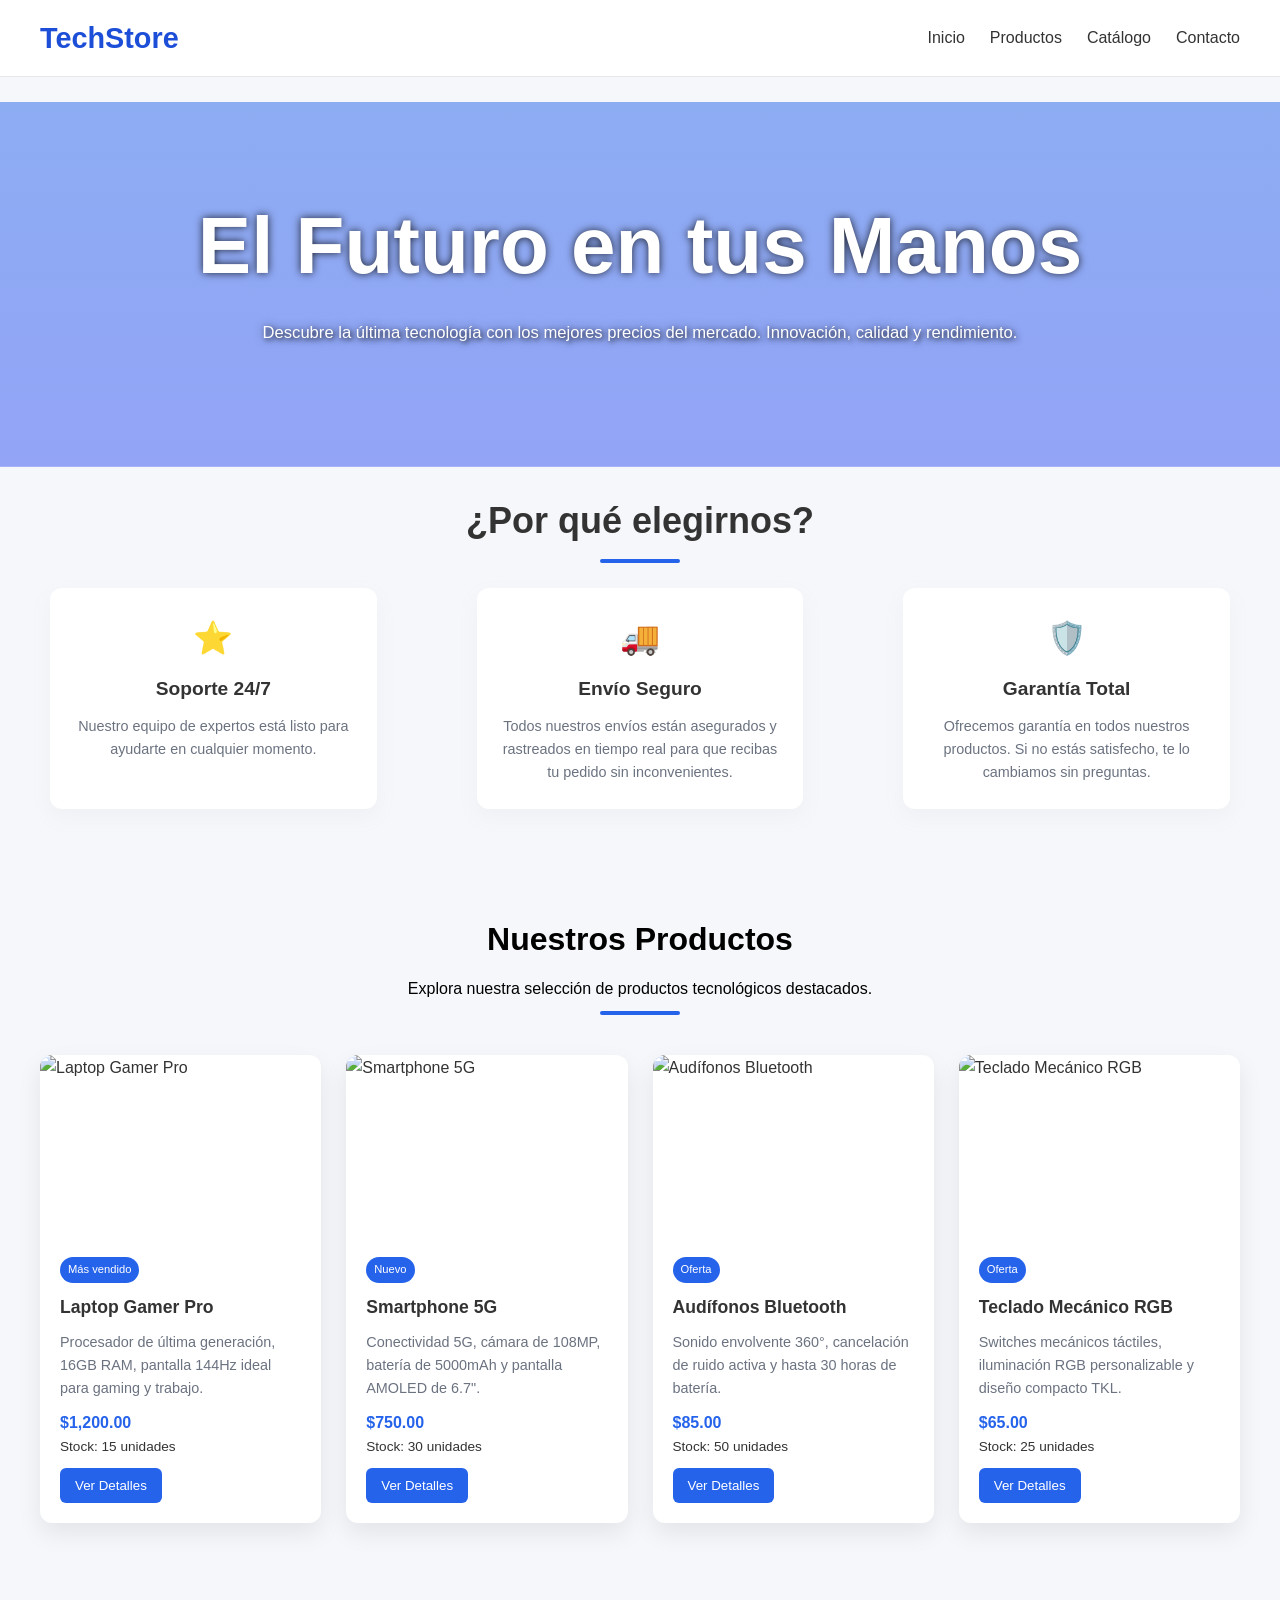
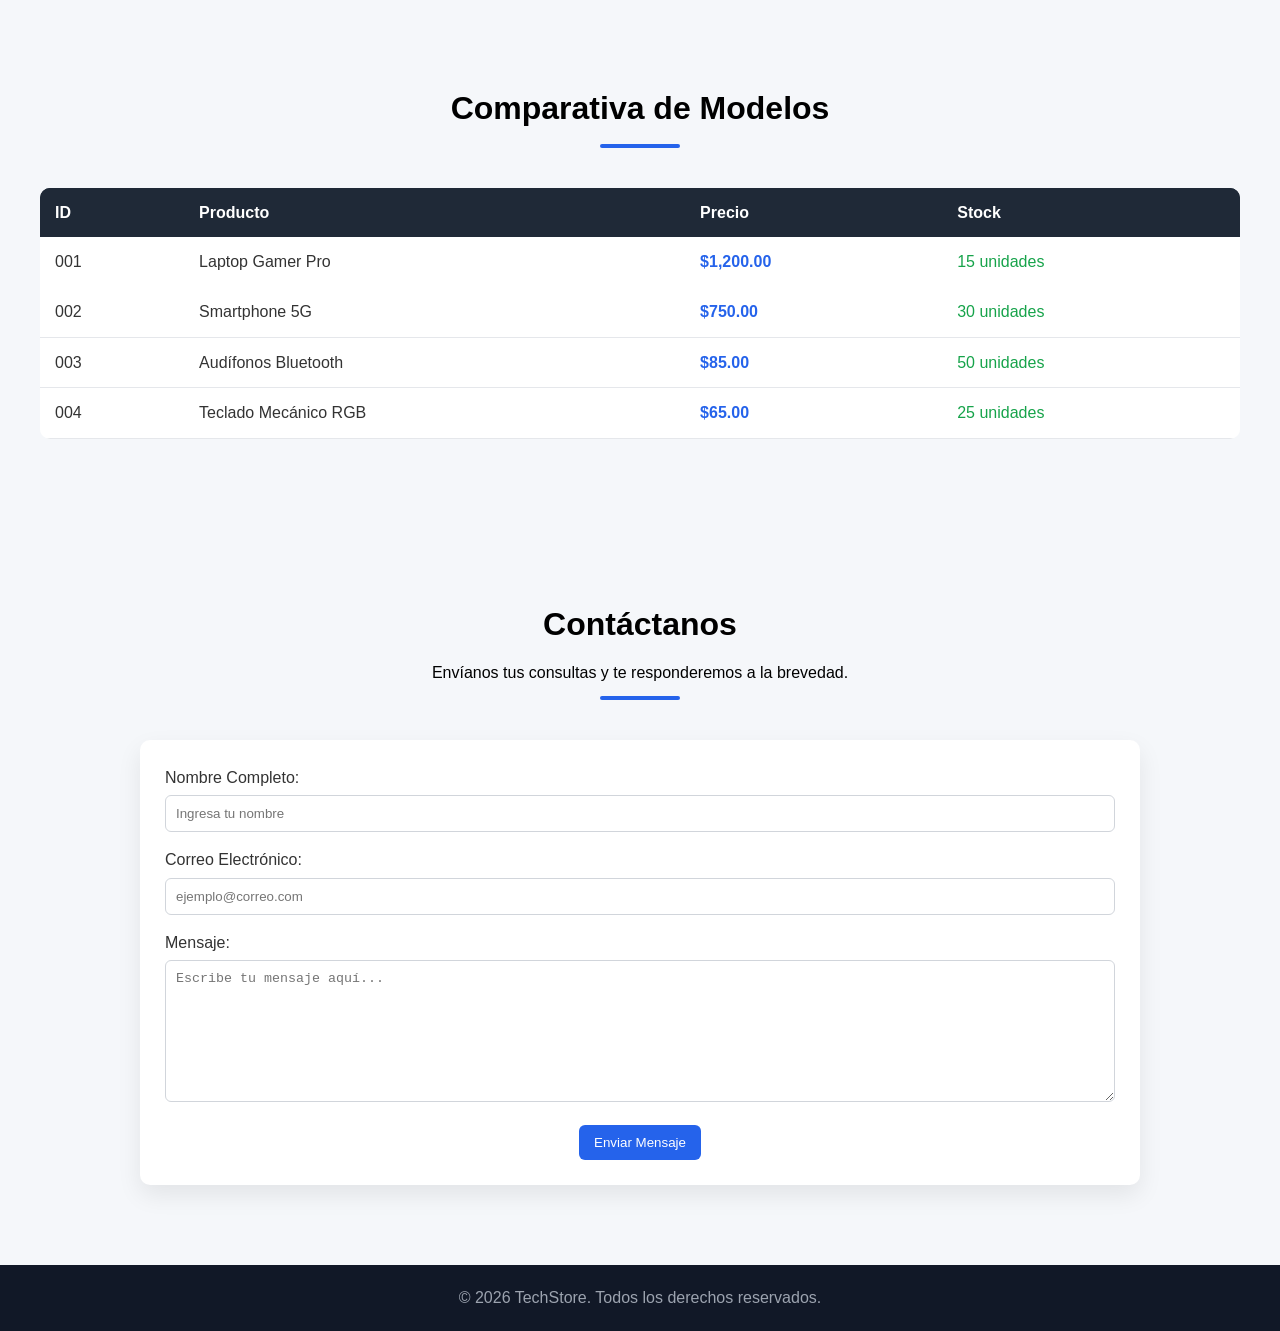
==== index.html @ 11dd428b "Reorganizar estructura: mover archivos a raíz para GitHub Pages" ====
<!DOCTYPE html>
<html lang="es">

<head>
    <meta charset="UTF-8">
    <meta name="viewport" content="width=device-width, initial-scale=1.0">
    <title>TechStore - Productos Tecnológicos</title>
    <link rel="stylesheet" href="css/estilos.css">
</head>

<body>

    <!-- ENCABEZADO Y NAVEGACIÓN -->
    <header class="site-header">
        <div class="site-logo">
            <h1 class="logo-title">TechStore</h1>
        </div>
        <nav class="site-nav">
            <ul class="nav-list">
                <li class="nav-item"><a href="#inicio" class="nav-link">Inicio</a></li>
                <li class="nav-item"><a href="#productos" class="nav-link">Productos</a></li>
                <li class="nav-item"><a href="#catalogo" class="nav-link">Catálogo</a></li>
                <li class="nav-item"><a href="#contacto" class="nav-link">Contacto</a></li>
            </ul>
        </nav>
    </header>

    <!-- CONTENIDO PRINCIPAL -->
    <main class="site-main">

        <!-- SECCIÓN: INICIO -->
        <section id="inicio" class="section section__Inicio">
            <div class="section_contentido">
                <h2 class="section_titulo">El Futuro en tus Manos</h2>
                <p class="section_descripcion">Descubre la última tecnología con los mejores precios del mercado.
                    Innovación, calidad y rendimiento.</p>
            </div>
        </section>
        <!--CUADROS DE BENEFICIOS -->
        <Section class="section_Beneficios">
            <div class="section_Beneficios_titulo">
                <h2>¿Por qué elegirnos?</h2>
                <div class="linea"></div>
            </div>
            <div class="beneficio_cuadros">

                <div class="beneficio_contenido">
                    <div class="beneficio_contenido__icon">⭐</div>
                    <h3 class="beneficio_contenido__titulo">Soporte 24/7</h3>
                    <p class="beneficio_contenido__descripcion">Nuestro equipo de expertos está listo para ayudarte en
                        cualquier momento.</p>
                </div>

                <div class="beneficio_contenido">
                    <div class="beneficio_contenido__icon">🚚</div>
                    <h3 class="beneficio_contenido__titulo">Envío Seguro</h3>
                    <p class="beneficio_contenido__descripcion">Todos nuestros envíos están asegurados y rastreados en
                        tiempo real para que recibas tu pedido sin inconvenientes.</p>
                </div>

                <div class="beneficio_contenido">
                    <div class="beneficio_contenido__icon">🛡️</div>
                    <h3 class="beneficio_contenido__titulo">Garantía Total</h3>
                    <p class="beneficio_contenido__descripcion">Ofrecemos garantía en todos nuestros productos. Si no
                        estás satisfecho, te lo cambiamos sin preguntas.</p>
                </div>

            </div>
        </Section>

        <!-- SECCIÓN: CATÁLOGO -->
        <section id="catalogo" class="section section__catalogo">
            <div class="section_content_1">
                <h2 class="section_titulo_1">Nuestros Productos</h2>
                <p class="section_descripcion_1">Explora nuestra selección de productos tecnológicos destacados.</p>
                <div class="linea"></div>
            </div>

            <div class="catalogo_Madre">

                <!-- PRODUCTO 1 -->
                <article class="catalogo_cantenido">
                    <div class="catalogo_cantenido__imagen_wrapper">
                        <img class="catalogo_cantenido__imagen"
                            src="https://images.unsplash.com/photo-1603302576837-37561b2e2302?auto=format&fit=crop&w=600&q=80"
                            alt="Laptop Gamer Pro">
                    </div>
                    <div class="catalogo_cantenido__body">
                        <span class="catalogo_cantenido__badge">Más vendido</span>
                        <h3 class="catalogo_cantenido__TITULO">Laptop Gamer Pro</h3>
                        <p class="catalogo_cantenido__DESCRIPCION">Procesador de última generación, 16GB RAM, pantalla
                            144Hz ideal para gaming y trabajo.</p>
                        <p class="catalogo_cantenido__PRECIO">$1,200.00</p>
                        <p class="catalogo_cantenido__STOCK">Stock: 15 unidades</p>
                        <button class="btn btn_catalago catalogo_cantenido__btn" type="button">Ver Detalles</button>
                    </div>
                </article>

                <!-- PRODUCTO 2 -->
                <article class="catalogo_cantenido">
                    <div class="catalogo_cantenido__imagen_wrapper">
                        <img class="catalogo_cantenido__imagen"
                            src="https://images.unsplash.com/photo-1511707171634-5f897ff02aa9?auto=format&fit=crop&w=600&q=80"
                            alt="Smartphone 5G">
                    </div>
                    <div class="catalogo_cantenido__body">
                        <span class="catalogo_cantenido__badge">Nuevo</span>
                        <h3 class="catalogo_cantenido__TITULO">Smartphone 5G</h3>
                        <p class="catalogo_cantenido__DESCRIPCION">Conectividad 5G, cámara de 108MP, batería de 5000mAh
                            y pantalla AMOLED de 6.7".</p>
                        <p class="catalogo_cantenido__PRECIO">$750.00</p>
                        <p class="catalogo_cantenido__STOCK">Stock: 30 unidades</p>
                        <button class="btn btn_catalago catalogo_cantenido__btn" type="button">Ver Detalles</button>
                    </div>
                </article>

                <!-- PRODUCTO 3 -->
                <article class="catalogo_cantenido">
                    <div class="catalogo_cantenido__imagen_wrapper">
                        <img class="catalogo_cantenido__imagen"
                            src="https://images.unsplash.com/photo-1505740420928-5e560c06d30e?auto=format&fit=crop&w=600&q=80"
                            alt="Audífonos Bluetooth">
                    </div>
                    <div class="catalogo_cantenido__body">
                        <span class="catalogo_cantenido__badge">Oferta</span>
                        <h3 class="catalogo_cantenido__TITULO">Audífonos Bluetooth</h3>
                        <p class="catalogo_cantenido__DESCRIPCION">Sonido envolvente 360°, cancelación de ruido activa y
                            hasta 30 horas de batería.</p>
                        <p class="catalogo_cantenido__PRECIO">$85.00</p>
                        <p class="catalogo_cantenido__STOCK">Stock: 50 unidades</p>
                        <button class="btn btn_catalago catalogo_cantenido__btn" type="button">Ver Detalles</button>
                    </div>
                </article>

                <!-- PRODUCTO 4 -->
                <article class="catalogo_cantenido">
                    <div class="catalogo_cantenido__imagen_wrapper">
                        <img class="catalogo_cantenido__imagen"
                            src="https://images.unsplash.com/photo-1541140532154-b024d705b90a?auto=format&fit=crop&w=600&q=80"
                            alt="Teclado Mecánico RGB">
                    </div>
                    <div class="catalogo_cantenido__body">
                        <span class="catalogo_cantenido__badge">Oferta</span>
                        <h3 class="catalogo_cantenido__TITULO">Teclado Mecánico RGB</h3>
                        <p class="catalogo_cantenido__DESCRIPCION">Switches mecánicos táctiles, iluminación RGB
                            personalizable y diseño compacto TKL.</p>
                        <p class="catalogo_cantenido__PRECIO">$65.00</p>
                        <p class="catalogo_cantenido__STOCK">Stock: 25 unidades</p>
                        <button class="btn btn_catalago catalogo_cantenido__btn" type="button">Ver Detalles</button>
                    </div>
                </article>

            </div>
        </section>


        <!-- SECCIÓN: PRODUCTOS (TABLA) -->
        <section id="productos" class="section section__productos">
            <div class="section_content_2">
                <h2 class="section_titulo_2">Comparativa de Modelos</h2>
                <div class="linea"></div>
            </div>

            <div class="table-wrapper">
                <table class="productos_tabla">
                    <thead class="productos_tabla__head">
                        <tr class="productos_tabla__head">
                            <th class="productos_tabla__header" scope="col">ID</th>
                            <th class="productos_tabla__header" scope="col">Producto</th>
                            <th class="productos_tabla__header" scope="col">Precio</th>
                            <th class="productos_tabla__header" scope="col">Stock</th>
                        </tr>
                    </thead>
                    <tbody class="productos_tabla__body">
                        <tr class="products-table__row">
                            <td class="productos_tabla__cell">001</td>
                            <td class="productos_tabla__cell productos_tabla__cell__NAME">Laptop Gamer Pro</td>
                            <td class="productos_tabla__cell productos_tabla__cell__PRECIO">$1,200.00</td>
                            <td class="productos_tabla__cell productos_tabla__cell__STOCK">15 unidades</td>
                        </tr>
                        <tr class="productos_tabla__row">
                            <td class="productos_tabla__cell">002</td>
                            <td class="productos_tabla__cell productos_tabla__cell__NAME">Smartphone 5G</td>
                            <td class="productos_tabla__cell productos_tabla__cell__PRECIO">$750.00</td>
                            <td class="productos_tabla__cell productos_tabla__cell__STOCK">30 unidades</td>
                        </tr>
                        <tr class="productos_tabla__row">
                            <td class="productos_tabla__cell">003</td>
                            <td class="productos_tabla__cell productos_tabla__cell__NAME">Audífonos Bluetooth</td>
                            <td class="productos_tabla__cell productos_tabla__cell__PRECIO">$85.00</td>
                            <td class="productos_tabla__cell productos_tabla__cell__STOCK">50 unidades</td>
                        </tr>
                        <tr class="productos_tabla__row">
                            <td class="productos_tabla__cell">004</td>
                            <td class="productos_tabla__cell productos_tabla__cell__NAME">Teclado Mecánico RGB</td>
                            <td class="productos_tabla__cell productos_tabla__cell__PRECIO">$65.00</td>
                            <td class="productos_tabla__cell productos_tabla__cell__STOCK">25 unidades</td>
                        </tr>
                    </tbody>
                </table>
            </div>
        </section>

        <!-- SECCIÓN: CONTACTO -->
        <section id="contacto" class="section section__contacto">
            <div class="section_content_3">
                <h2 class="section_titulo_3">Contáctanos</h2>
                <p class="section_descripcion_3">Envíanos tus consultas y te responderemos a la brevedad.</p>
                <div class="linea"></div>
            </div>

            <form class="contacto_form" action="#" method="POST" novalidate>

                <div class="form_cuerpo">
                    <label class="form-label" for="nombre">Nombre Completo:</label>
                    <input class="form-input" type="text" id="nombre" name="nombre" placeholder="Ingresa tu nombre"
                        required>
                </div>

                <div class="form_cuerpo">
                    <label class="form-label" for="correo">Correo Electrónico:</label>
                    <input class="form-input" type="email" id="correo" name="correo" placeholder="ejemplo@correo.com"
                        required>
                </div>

                <div class="form_cuerpo">
                    <label class="form-label" for="mensaje">Mensaje:</label>
                    <textarea class="form-textarea" id="mensaje" name="mensaje" rows="8"
                        placeholder="Escribe tu mensaje aquí..." required></textarea>
                </div>

                <div class="form_Mensaje">
                    <button class="btn btn_EnviarMensaje" type="submit">Enviar Mensaje</button>
                </div>

            </form>
        </section>

    </main>

    <!-- PIE DE PÁGINA -->
    <footer class="site-footer">
        <div class="footer-content">
            <p class="footer-copy">&copy; 2026 TechStore. Todos los derechos reservados.</p>
        </div>
    </footer>

</body>

</html>
---- css/estilos.css ----
/*@author Francisco Cesar Salazar Lozano*/

/* 
RESET Y BASE
*/

* {
    margin: 0;
    padding: 0;
    box-sizing: border-box;
}

body {
    font-family: 'Segoe UI', Tahoma, sans-serif;
    background-color: #f5f7fa;
    color: #333;
    line-height: 1.6;
}

img {
    width: 100%;
    display: block;
}

/* 
HEADER 
*/
.site-header {
    background: #ffffff;
    border-bottom: 1px solid #e5e7eb;
    padding: 15px 40px;
    display: flex;
    justify-content: space-between;
    align-items: center;
    position: sticky;
    top: 0;
    z-index: 100;
}

.logo-title {
    font-size: 1.8rem;
    font: bold;
    color: #1d4ed8;
}

.nav-list {
    display: flex;
    list-style: none;
    gap: 25px;
}

.nav-link {
    text-decoration: none;
    color: #333;
    font-weight: 500;
    transition: 0.3s;
}

.nav-link:hover {
    color: #2563eb;
}

/* 
SECCIONES GENERALES
*/
.section {
    padding: 80px 40px;
}

.section_contentido {
    text-align: center;
    margin-bottom: 40px;
}

.section_titulo {
    font-size: 5rem;
    margin-bottom: 10px;
    color: #ffffff;
    text-shadow: 0px 0px 9px rgba(0, 0, 0, 0.8);
}

.section_descripcion {
    color: #ffffff;
    font-size: 1.04rem;
    text-shadow: 2px 2px 5px rgba(0,0,0,0.7), 0px 0px 10px rgba(0,0,0,0.5);
}

/* 
INICIO
*/
.section__Inicio {
    background: linear-gradient(rgba(37, 99, 235, 0.5), rgba(49, 81, 243, 0.5)),
        url("https://images.unsplash.com/photo-1518770660439-4636190af475");
    background-size: cover;
    background-position: center;
    color: white;
    margin: 25px 0;
    cursor: default;
}

/* 
BENEFICIOS
*/
.section_Beneficios_titulo {
    text-align: center;
    font-size: 1.5rem;
    cursor: default;
}

.linea {
    width: 80px;
    height: 4px;
    background: #2563eb;
    margin: 10px auto;
    border-radius: 2px;
}

.beneficio_cuadros {
    display: grid;
    grid-template-columns: repeat(auto-fit, minmax(200px, 1fr));

    margin: 25px 0;
}

.beneficio_contenido {
    background: rgb(255, 255, 255);
    border-radius: 12px;
    padding: 25px;
    text-align: center;
    box-shadow: 0 8px 20px rgba(171, 167, 167, 0.08);
    transition: 0.3s;
    gap: 12px;
    margin: 0 50px;
}

.beneficio_contenido:hover {
    transform: translateY(-5px);
    box-shadow: 0 0 40px rgba(0, 0, 0, 0.08);
    cursor: default;
}

.beneficio_contenido__icon {
    font-size: 2rem;
    margin-bottom: 10px;
}

.beneficio_contenido__titulo {
    font-size: 1.2rem;
    margin-bottom: 10px;
}

.beneficio_contenido__descripcion {
    font-size: 0.9rem;
    color: #6b7280;
}

/* 
CATÁLOGO
*/

.section_content_1 {
    text-align: center;
    margin-bottom: 40px;
}

.section_titulo_1 {
    font-size: 2rem;
    margin-bottom: 10px;
    color: #000000;
}

.section_descripcion_1 {
    color: #000000;
    font-size: 1rem;
}

.catalogo_Madre {
    display: grid;
    grid-template-columns: repeat(auto-fit, minmax(260px, 1fr));
    gap: 25px;
    cursor: default;
}

.catalogo_cantenido {
    background: white;
    border-radius: 12px;
    overflow: hidden;
    box-shadow: 0 10px 25px rgba(0, 0, 0, 0.08);
    transition: 0.3s;
}

.catalogo_cantenido:hover {
    transform: scale(1.03);
}

.catalogo_cantenido__imagen_wrapper {
    height: 180px;
    overflow: hidden;
}

.catalogo_cantenido__imagen {
    height: 100%;
    object-fit: cover;
}

.catalogo_cantenido__body {
    padding: 20px;
}

.catalogo_cantenido__badge {
    display: inline-block;
    background: #2563eb;
    color: white;
    font-size: 0.7rem;
    padding: 4px 8px;
    border-radius: 20px;
    margin-bottom: 10px;
}

.catalogo_cantenido__TITULO {
    font-size: 1.1rem;
    margin-bottom: 10px;
}

.catalogo_cantenido__DESCRIPCION {
    font-size: 0.9rem;
    color: #6b7280;
    margin-bottom: 10px;
}

.catalogo_cantenido__PRECIO {
    font-weight: bold;
    color: #2563eb;
}

.catalogo_cantenido__STOCK {
    font-size: 0.85rem;
    margin-bottom: 10px;
}

/* 
TABLA PRODUCTOS
*/
.section_content_2 {
    text-align: center;
    margin-bottom: 40px;
}

.section_titulo_2 {
    font-size: 2rem;
    margin-bottom: 10px;
    color: #000000;
}

.section_descripcion_2 {
    color: #000000;
    font-size: 1rem;
}

.table-wrapper {
    overflow-x: auto;
}

.productos_tabla {
    width: 100%;
    border-collapse: collapse;
    background: white;
    border-radius: 10px;
    overflow: hidden;
}

.productos_tabla__head {
    background: #1f2937;
    color: white;
}

.productos_tabla__header,
.productos_tabla__cell {
    padding: 12px 15px;
    text-align: left;
}

.productos_tabla__row {
    border-bottom: 1px solid #e5e7eb;
}

.productos_tabla__row:hover {
    background: #f8f9fa;
}

.productos_tabla__cell__PRECIO {
    color: #2563eb;
    font-weight: bold;
}

.productos_tabla__cell__STOCK {
    color: #16a34a;
}

/* 
BOTONES
*/
.btn {
    padding: 10px 15px;
    border-radius: 6px;
    border: none;
    cursor: pointer;
    font-weight: 500;
}

.btn_catalago {
    background: #2563eb;
    color: white;
    transition: 0.3s;
}

.btn_catalago:hover {
    background: #1d4ed8;
}

.btn_EnviarMensaje {
    background: #2563eb;
    color: white;
    transition: 0.3s;
}

.btn_EnviarMensaje:hover {
    background: #1d4ed8;
}

/* 
FORMULARIO
*/

.section_content_3 {
    text-align: center;
    margin-bottom: 40px;
}

.section_titulo_3 {
    font-size: 2rem;
    margin-bottom: 10px;
    color: #000000;
}

.section_descripcion_3 {
    color: #000000;
    font-size: 1rem;
}

.contacto_form {
    max-width: 1000px;
    margin: auto;
    background: white;
    padding: 25px;
    border-radius: 10px;
    box-shadow: 0 10px 25px rgba(0, 0, 0, 0.08);
}

.form_cuerpo {
    margin-bottom: 15px;
}

.form-label {
    display: block;
    margin-bottom: 5px;
    font-weight: 500;
}

.form-input,
.form-textarea {
    width: 100%;
    padding: 10px;
    border: 1px solid #d1d5db;
    border-radius: 6px;
    outline: none;
}

.form-input:focus,
.form-textarea:focus {
    border-color: #2563eb;
}

.form_Mensaje {
    display: flex;
    flex-direction: column;
    align-items: center;
}

/* 
FOOTER
*/
.site-footer {
    background: #111827;
    color: #9ca3af;
    text-align: center;
    padding: 20px;
}

/* 
SCROLLBAR
*/
::-webkit-scrollbar {
    width: 15px;
}

::-webkit-scrollbar-track {
    background: #111827;
}

::-webkit-scrollbar-thumb {
    background: #3b82f6;
    border-radius: 10px;
}

::-webkit-scrollbar-thumb:hover {
    background: #2563eb;
    cursor: pointer;
}
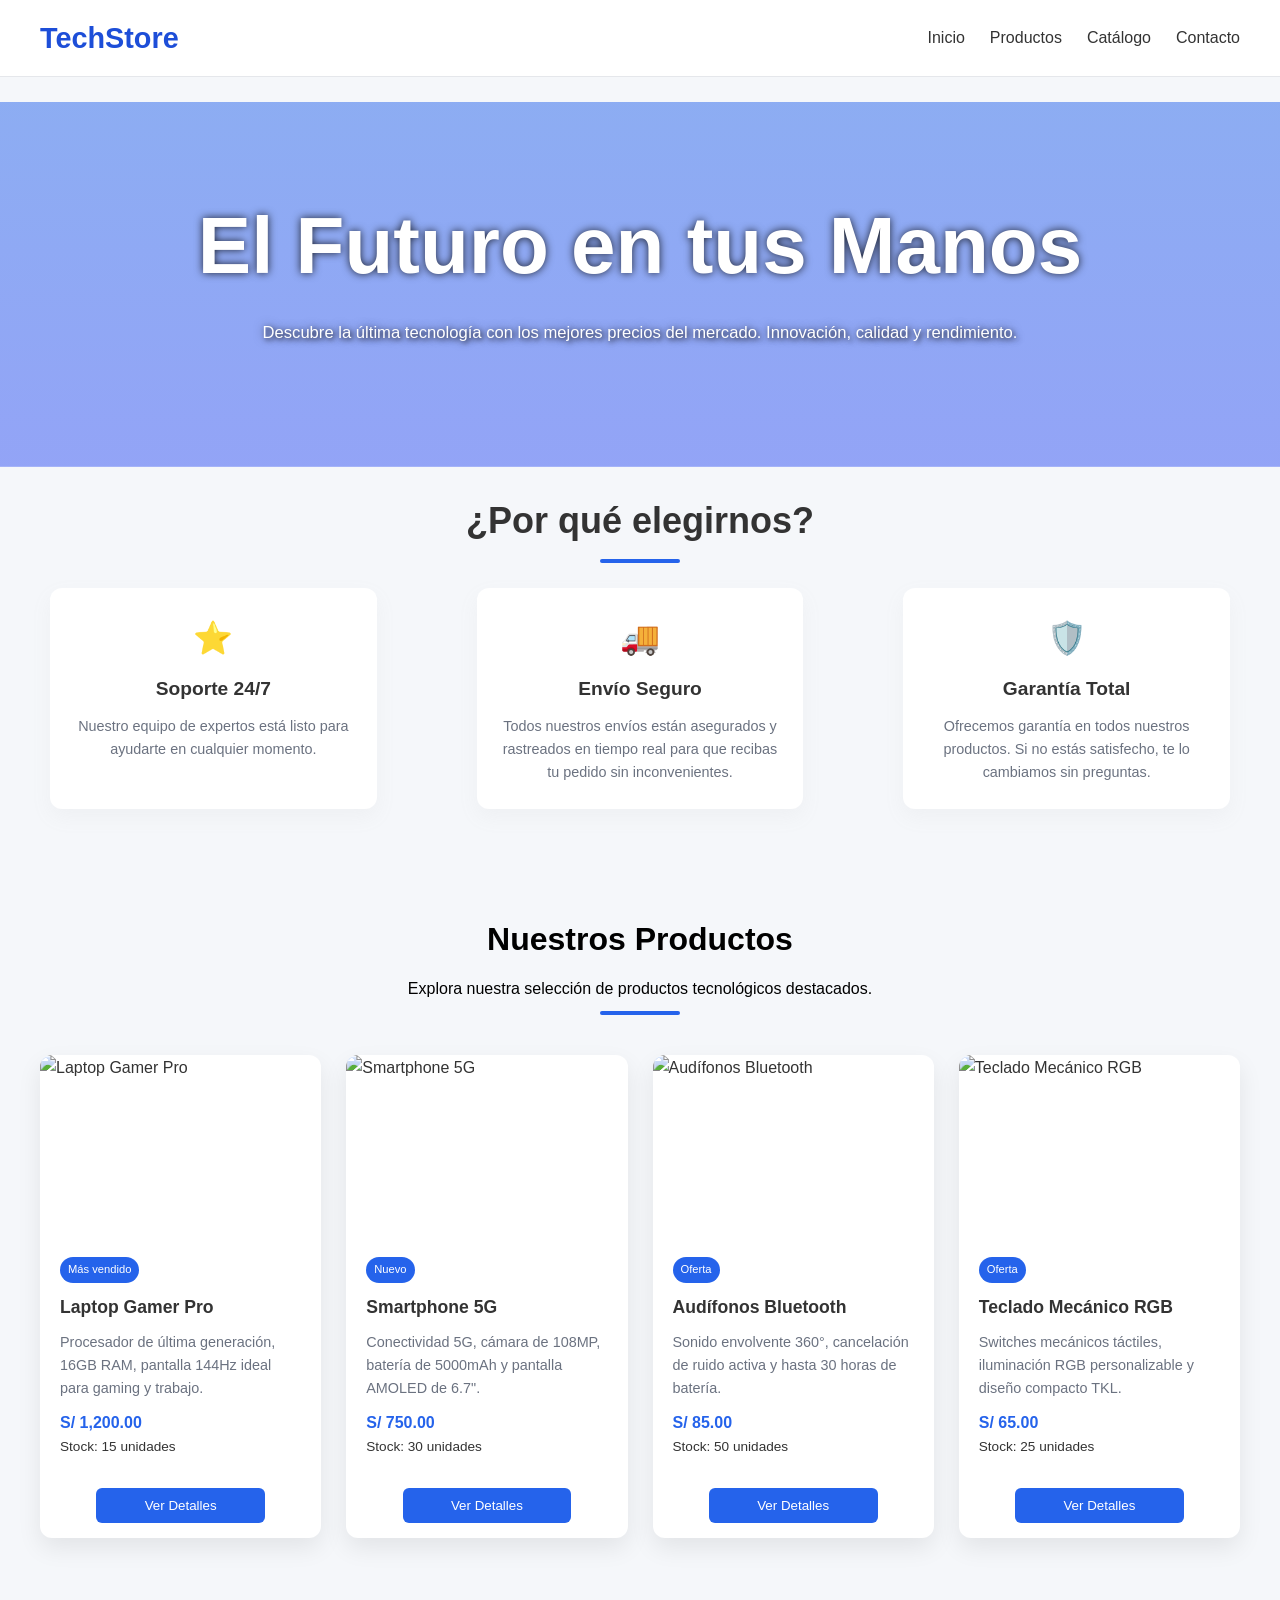
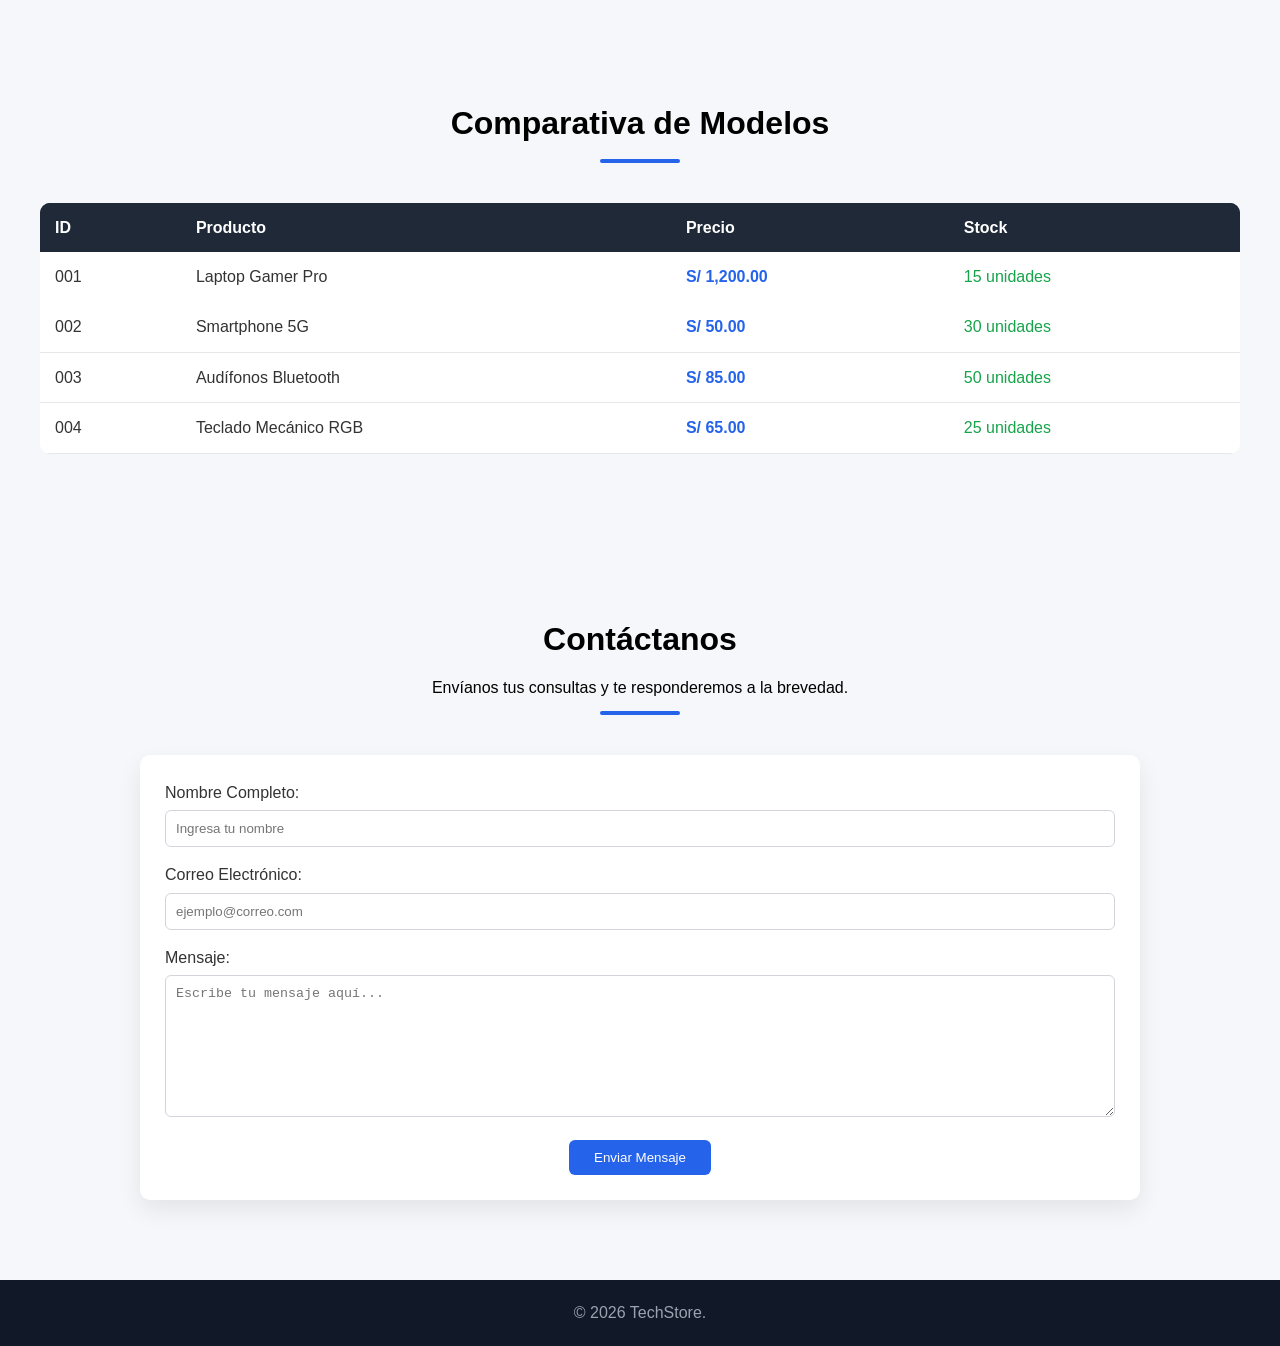
==== commit c8d00f94: "Actualizar estructura del proyecto y cambios en estilos e index" ====
--- a/index.html
+++ b/index.html
@@ -6,6 +6,8 @@
     <meta name="viewport" content="width=device-width, initial-scale=1.0">
     <title>TechStore - Productos Tecnológicos</title>
     <link rel="stylesheet" href="css/estilos.css">
+    <link rel="icon" href="img/Logo_Chip.png" type="image/png"> 
+    <script src="js/javascript.js" defer></script>
 </head>
 
 <body>
@@ -90,10 +92,15 @@
                         <h3 class="catalogo_cantenido__TITULO">Laptop Gamer Pro</h3>
                         <p class="catalogo_cantenido__DESCRIPCION">Procesador de última generación, 16GB RAM, pantalla
                             144Hz ideal para gaming y trabajo.</p>
-                        <p class="catalogo_cantenido__PRECIO">$1,200.00</p>
+                        <p class="catalogo_cantenido__PRECIO">S/ 1,200.00</p>
                         <p class="catalogo_cantenido__STOCK">Stock: 15 unidades</p>
-                        <button class="btn btn_catalago catalogo_cantenido__btn" type="button">Ver Detalles</button>
-                    </div>
+                    </div>
+                    <button 
+                        class="btn btn_catalago catalogo_cantenido__btn" 
+                        type="button"
+                        data-detalle="Procesador i7, RTX 4060, SSD 1TB">
+                        Ver Detalles
+                    </button> 
                 </article>
 
                 <!-- PRODUCTO 2 -->
@@ -108,10 +115,15 @@
                         <h3 class="catalogo_cantenido__TITULO">Smartphone 5G</h3>
                         <p class="catalogo_cantenido__DESCRIPCION">Conectividad 5G, cámara de 108MP, batería de 5000mAh
                             y pantalla AMOLED de 6.7".</p>
-                        <p class="catalogo_cantenido__PRECIO">$750.00</p>
-                        <p class="catalogo_cantenido__STOCK">Stock: 30 unidades</p>
-                        <button class="btn btn_catalago catalogo_cantenido__btn" type="button">Ver Detalles</button>
-                    </div>
+                        <p class="catalogo_cantenido__PRECIO">S/ 750.00</p>
+                        <p class="catalogo_cantenido__STOCK">Stock: 30 unidades</p>     
+                    </div>
+                    <button 
+                            class="btn btn_catalago catalogo_cantenido__btn" 
+                            type="button"
+                            data-detalle="5G, Cámara 108MP, Batería 5000mAh">
+                            Ver Detalles
+                        </button>
                 </article>
 
                 <!-- PRODUCTO 3 -->
@@ -126,10 +138,15 @@
                         <h3 class="catalogo_cantenido__TITULO">Audífonos Bluetooth</h3>
                         <p class="catalogo_cantenido__DESCRIPCION">Sonido envolvente 360°, cancelación de ruido activa y
                             hasta 30 horas de batería.</p>
-                        <p class="catalogo_cantenido__PRECIO">$85.00</p>
+                        <p class="catalogo_cantenido__PRECIO">S/ 85.00</p>
                         <p class="catalogo_cantenido__STOCK">Stock: 50 unidades</p>
-                        <button class="btn btn_catalago catalogo_cantenido__btn" type="button">Ver Detalles</button>
-                    </div>
+                    </div>
+                    <button 
+                            class="btn btn_catalago catalogo_cantenido__btn" 
+                            type="button"
+                            data-detalle="Cancelación de ruido, 30h batería, Sonido 360">
+                            Ver Detalles
+                        </button>
                 </article>
 
                 <!-- PRODUCTO 4 -->
@@ -144,10 +161,15 @@
                         <h3 class="catalogo_cantenido__TITULO">Teclado Mecánico RGB</h3>
                         <p class="catalogo_cantenido__DESCRIPCION">Switches mecánicos táctiles, iluminación RGB
                             personalizable y diseño compacto TKL.</p>
-                        <p class="catalogo_cantenido__PRECIO">$65.00</p>
+                        <p class="catalogo_cantenido__PRECIO">S/ 65.00</p>
                         <p class="catalogo_cantenido__STOCK">Stock: 25 unidades</p>
-                        <button class="btn btn_catalago catalogo_cantenido__btn" type="button">Ver Detalles</button>
-                    </div>
+                    </div>
+                    <button 
+                            class="btn btn_catalago catalogo_cantenido__btn" 
+                            type="button"
+                            data-detalle="Switches mecánicos, RGB, Diseño TKL">
+                            Ver Detalles
+                        </button>
                 </article>
 
             </div>
@@ -175,25 +197,25 @@
                         <tr class="products-table__row">
                             <td class="productos_tabla__cell">001</td>
                             <td class="productos_tabla__cell productos_tabla__cell__NAME">Laptop Gamer Pro</td>
-                            <td class="productos_tabla__cell productos_tabla__cell__PRECIO">$1,200.00</td>
+                            <td class="productos_tabla__cell productos_tabla__cell__PRECIO">S/ 1,200.00</td>
                             <td class="productos_tabla__cell productos_tabla__cell__STOCK">15 unidades</td>
                         </tr>
                         <tr class="productos_tabla__row">
                             <td class="productos_tabla__cell">002</td>
                             <td class="productos_tabla__cell productos_tabla__cell__NAME">Smartphone 5G</td>
-                            <td class="productos_tabla__cell productos_tabla__cell__PRECIO">$750.00</td>
+                            <td class="productos_tabla__cell productos_tabla__cell__PRECIO">S/ 50.00</td>
                             <td class="productos_tabla__cell productos_tabla__cell__STOCK">30 unidades</td>
                         </tr>
                         <tr class="productos_tabla__row">
                             <td class="productos_tabla__cell">003</td>
                             <td class="productos_tabla__cell productos_tabla__cell__NAME">Audífonos Bluetooth</td>
-                            <td class="productos_tabla__cell productos_tabla__cell__PRECIO">$85.00</td>
+                            <td class="productos_tabla__cell productos_tabla__cell__PRECIO">S/ 85.00</td>
                             <td class="productos_tabla__cell productos_tabla__cell__STOCK">50 unidades</td>
                         </tr>
                         <tr class="productos_tabla__row">
                             <td class="productos_tabla__cell">004</td>
                             <td class="productos_tabla__cell productos_tabla__cell__NAME">Teclado Mecánico RGB</td>
-                            <td class="productos_tabla__cell productos_tabla__cell__PRECIO">$65.00</td>
+                            <td class="productos_tabla__cell productos_tabla__cell__PRECIO">S/ 65.00</td>
                             <td class="productos_tabla__cell productos_tabla__cell__STOCK">25 unidades</td>
                         </tr>
                     </tbody>
@@ -241,10 +263,9 @@
     <!-- PIE DE PÁGINA -->
     <footer class="site-footer">
         <div class="footer-content">
-            <p class="footer-copy">&copy; 2026 TechStore. Todos los derechos reservados.</p>
+            <p class="footer-copy">&copy; 2026 TechStore.</p>
         </div>
     </footer>
-
 </body>
 
 </html>
--- a/css/estilos.css
+++ b/css/estilos.css
@@ -187,6 +187,8 @@
     overflow: hidden;
     box-shadow: 0 10px 25px rgba(0, 0, 0, 0.08);
     transition: 0.3s;
+    display: flex;
+    flex-direction: column;
 }
 
 .catalogo_cantenido:hover {
@@ -301,22 +303,30 @@
 BOTONES
 */
 .btn {
-    padding: 10px 15px;
+    padding: 10px 25px;
     border-radius: 6px;
     border: none;
     cursor: pointer;
-    font-weight: 500;
+    font-weight: 500;  
 }
 
 .btn_catalago {
+    width: 60%;   
     background: #2563eb;
     color: white;
     transition: 0.3s;
+    margin-top: auto;      
+    margin-left: auto;
+    margin-right: auto; 
+    margin-bottom: 15px; 
+    transition: 0.3s; 
+
 }
 
 .btn_catalago:hover {
     background: #1d4ed8;
 }
+
 
 .btn_EnviarMensaje {
     background: #2563eb;
@@ -416,4 +426,16 @@
 ::-webkit-scrollbar-thumb:hover {
     background: #2563eb;
     cursor: pointer;
+}
+
+/* 
+preubas
+*/
+
+.catalogo_cantenido__body {
+    flex-grow: 1; /* ocupa espacio disponible */
+}
+
+.catalogo_cantenido__btn {
+    margin-top: auto; /* empuja el botón abajo SIEMPRE */
 }
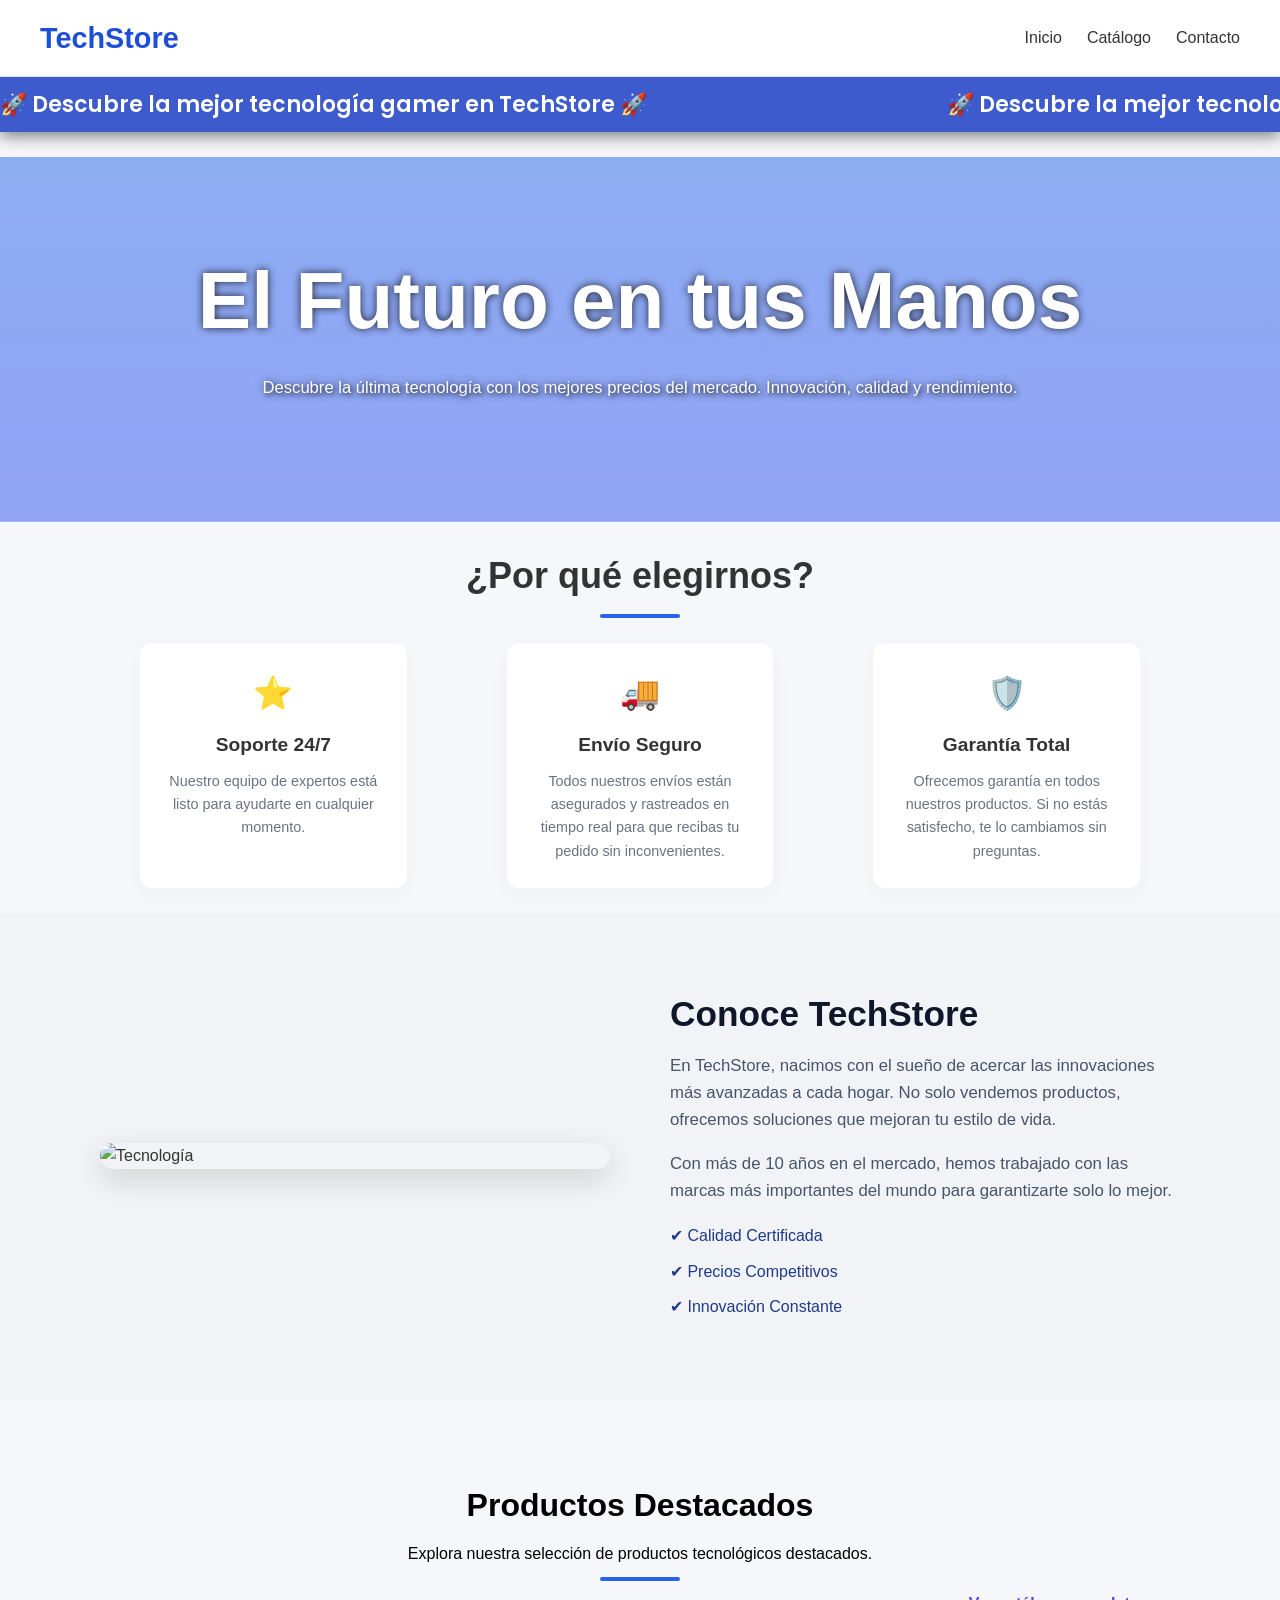
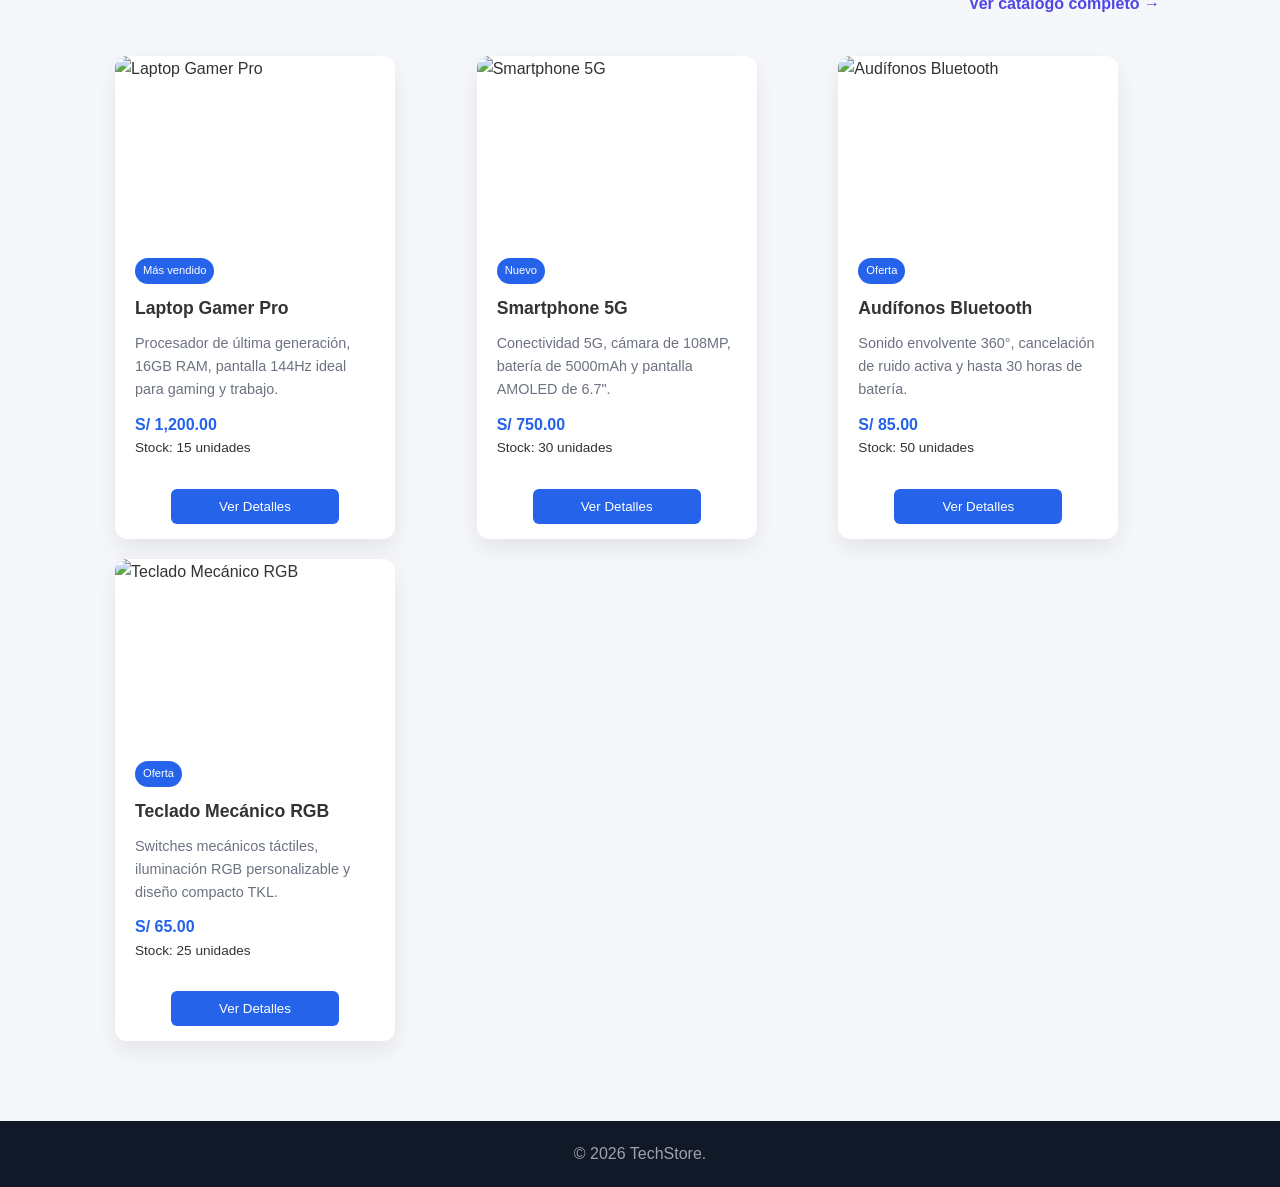
==== commit aecb8ce2: "cambios v3" ====
--- a/index.html
+++ b/index.html
@@ -6,7 +6,8 @@
     <meta name="viewport" content="width=device-width, initial-scale=1.0">
     <title>TechStore - Productos Tecnológicos</title>
     <link rel="stylesheet" href="css/estilos.css">
-    <link rel="icon" href="img/Logo_Chip.png" type="image/png"> 
+    <link rel="icon" href="img/Logo_Chip.png" type="image/png">
+    <link href="https://fonts.googleapis.com/css2?family=Poppins:wght@300;400;600;700&display=swap" rel="stylesheet">
     <script src="js/javascript.js" defer></script>
 </head>
 
@@ -19,19 +20,33 @@
         </div>
         <nav class="site-nav">
             <ul class="nav-list">
-                <li class="nav-item"><a href="#inicio" class="nav-link">Inicio</a></li>
-                <li class="nav-item"><a href="#productos" class="nav-link">Productos</a></li>
-                <li class="nav-item"><a href="#catalogo" class="nav-link">Catálogo</a></li>
-                <li class="nav-item"><a href="#contacto" class="nav-link">Contacto</a></li>
+                <li><a href="#" class="nav-link" onclick="irInicio(this); return false;">Inicio</a></li>
+                <li><a href="#" class="nav-link" onclick="irCatalogo(this); return false;">Catálogo</a></li>
+                <li><a href="#" class="nav-link" onclick="irContacto(this); return false;">Contacto</a></li>
             </ul>
         </nav>
     </header>
 
+    <!-- MENSAJE ANIMADO -->
+    <div class="mensaje_animado_container">
+        <div class="mensaje_animado">
+            <span>🚀 Descubre la mejor tecnología gamer en TechStore 🚀</span>
+            <span>🚀 Descubre la mejor tecnología gamer en TechStore 🚀</span>
+            <span>🚀 Descubre la mejor tecnología gamer en TechStore 🚀</span>
+            <span>🚀 Descubre la mejor tecnología gamer en TechStore 🚀</span>
+            <span>🚀 Descubre la mejor tecnología gamer en TechStore 🚀</span>
+            <span>🚀 Descubre la mejor tecnología gamer en TechStore 🚀</span>
+            <span>🚀 Descubre la mejor tecnología gamer en TechStore 🚀</span>
+            <span>🚀 Descubre la mejor tecnología gamer en TechStore 🚀</span>
+            <span>🚀 Descubre la mejor tecnología gamer en TechStore 🚀</span>
+        </div>
+    </div>
+
     <!-- CONTENIDO PRINCIPAL -->
     <main class="site-main">
 
         <!-- SECCIÓN: INICIO -->
-        <section id="inicio" class="section section__Inicio">
+        <section id="inicio" class="section section_Inicio">
             <div class="section_contentido">
                 <h2 class="section_titulo">El Futuro en tus Manos</h2>
                 <p class="section_descripcion">Descubre la última tecnología con los mejores precios del mercado.
@@ -47,218 +62,682 @@
             <div class="beneficio_cuadros">
 
                 <div class="beneficio_contenido">
-                    <div class="beneficio_contenido__icon">⭐</div>
-                    <h3 class="beneficio_contenido__titulo">Soporte 24/7</h3>
-                    <p class="beneficio_contenido__descripcion">Nuestro equipo de expertos está listo para ayudarte en
+                    <div class="beneficio_contenido_icon">⭐</div>
+                    <h3 class="beneficio_contenido_titulo">Soporte 24/7</h3>
+                    <p class="beneficio_contenido_descripcion">Nuestro equipo de expertos está listo para ayudarte en
                         cualquier momento.</p>
                 </div>
 
                 <div class="beneficio_contenido">
-                    <div class="beneficio_contenido__icon">🚚</div>
-                    <h3 class="beneficio_contenido__titulo">Envío Seguro</h3>
-                    <p class="beneficio_contenido__descripcion">Todos nuestros envíos están asegurados y rastreados en
+                    <div class="beneficio_contenido_icon">🚚</div>
+                    <h3 class="beneficio_contenido_titulo">Envío Seguro</h3>
+                    <p class="beneficio_contenido_descripcion">Todos nuestros envíos están asegurados y rastreados en
                         tiempo real para que recibas tu pedido sin inconvenientes.</p>
                 </div>
 
                 <div class="beneficio_contenido">
-                    <div class="beneficio_contenido__icon">🛡️</div>
-                    <h3 class="beneficio_contenido__titulo">Garantía Total</h3>
-                    <p class="beneficio_contenido__descripcion">Ofrecemos garantía en todos nuestros productos. Si no
+                    <div class="beneficio_contenido_icon">🛡️</div>
+                    <h3 class="beneficio_contenido_titulo">Garantía Total</h3>
+                    <p class="beneficio_contenido_descripcion">Ofrecemos garantía en todos nuestros productos. Si no
                         estás satisfecho, te lo cambiamos sin preguntas.</p>
                 </div>
 
             </div>
         </Section>
 
+        <!-- SECCIÓN SOBRE NOSOTROS -->
+        <section class="section_nosotros">
+
+            <div class="nosotros_imagen">
+                <img src="https://images.unsplash.com/photo-1498050108023-c5249f4df085?q=80&w=1200&auto=format&fit=crop"
+                    alt="Tecnología">
+            </div>
+
+            <div class="nosotros_contenido">
+                <h2 class="nosotros_titulo">Conoce TechStore</h2>
+
+                <p class="nosotros_texto">
+                    En TechStore, nacimos con el sueño de acercar las innovaciones más avanzadas
+                    a cada hogar. No solo vendemos productos, ofrecemos soluciones que mejoran
+                    tu estilo de vida.
+                </p>
+
+                <p class="nosotros_texto">
+                    Con más de 10 años en el mercado, hemos trabajado con las marcas más
+                    importantes del mundo para garantizarte solo lo mejor.
+                </p>
+
+                <div class="nosotros_lista">
+                    <p>✔ Calidad Certificada</p>
+                    <p>✔ Precios Competitivos</p>
+                    <p>✔ Innovación Constante</p>
+                </div>
+            </div>
+
+        </section>
+
         <!-- SECCIÓN: CATÁLOGO -->
-        <section id="catalogo" class="section section__catalogo">
+        <section id="catalogo" class="section section_catalogo">
             <div class="section_content_1">
-                <h2 class="section_titulo_1">Nuestros Productos</h2>
+                <h2 class="section_titulo_1">Productos Destacados</h2>
                 <p class="section_descripcion_1">Explora nuestra selección de productos tecnológicos destacados.</p>
                 <div class="linea"></div>
+
+                <div class="section_ver_catalogo">
+                    <a href="#" onclick="mostrarCatalogo(); return false;" class="ver_catalogo">Ver catálogo completo
+                        →</a>
+                </div>
             </div>
 
             <div class="catalogo_Madre">
 
                 <!-- PRODUCTO 1 -->
                 <article class="catalogo_cantenido">
-                    <div class="catalogo_cantenido__imagen_wrapper">
-                        <img class="catalogo_cantenido__imagen"
+                    <div class="catalogo_cantenido_imagen_wrapper">
+                        <img class="catalogo_cantenido_imagen"
                             src="https://images.unsplash.com/photo-1603302576837-37561b2e2302?auto=format&fit=crop&w=600&q=80"
                             alt="Laptop Gamer Pro">
                     </div>
-                    <div class="catalogo_cantenido__body">
-                        <span class="catalogo_cantenido__badge">Más vendido</span>
-                        <h3 class="catalogo_cantenido__TITULO">Laptop Gamer Pro</h3>
-                        <p class="catalogo_cantenido__DESCRIPCION">Procesador de última generación, 16GB RAM, pantalla
+                    <div class="catalogo_cantenido_body">
+                        <span class="catalogo_cantenido_badge">Más vendido</span>
+                        <h3 class="catalogo_cantenido_TITULO">Laptop Gamer Pro</h3>
+                        <p class="catalogo_cantenido_DESCRIPCION">Procesador de última generación, 16GB RAM, pantalla
                             144Hz ideal para gaming y trabajo.</p>
-                        <p class="catalogo_cantenido__PRECIO">S/ 1,200.00</p>
-                        <p class="catalogo_cantenido__STOCK">Stock: 15 unidades</p>
+                        <p class="catalogo_cantenido_PRECIO">S/ 1,200.00</p>
+                        <p class="catalogo_cantenido_STOCK">Stock: 15 unidades</p>
                     </div>
-                    <button 
-                        class="btn btn_catalago catalogo_cantenido__btn" 
-                        type="button"
+                    <button class="btn btn_catalago catalogo_cantenido_btn" type="button"
                         data-detalle="Procesador i7, RTX 4060, SSD 1TB">
                         Ver Detalles
-                    </button> 
+                    </button>
                 </article>
 
                 <!-- PRODUCTO 2 -->
                 <article class="catalogo_cantenido">
-                    <div class="catalogo_cantenido__imagen_wrapper">
-                        <img class="catalogo_cantenido__imagen"
+                    <div class="catalogo_cantenido_imagen_wrapper">
+                        <img class="catalogo_cantenido_imagen"
                             src="https://images.unsplash.com/photo-1511707171634-5f897ff02aa9?auto=format&fit=crop&w=600&q=80"
                             alt="Smartphone 5G">
                     </div>
-                    <div class="catalogo_cantenido__body">
-                        <span class="catalogo_cantenido__badge">Nuevo</span>
-                        <h3 class="catalogo_cantenido__TITULO">Smartphone 5G</h3>
-                        <p class="catalogo_cantenido__DESCRIPCION">Conectividad 5G, cámara de 108MP, batería de 5000mAh
+                    <div class="catalogo_cantenido_body">
+                        <span class="catalogo_cantenido_badge">Nuevo</span>
+                        <h3 class="catalogo_cantenido_TITULO">Smartphone 5G</h3>
+                        <p class="catalogo_cantenido_DESCRIPCION">Conectividad 5G, cámara de 108MP, batería de 5000mAh
                             y pantalla AMOLED de 6.7".</p>
-                        <p class="catalogo_cantenido__PRECIO">S/ 750.00</p>
-                        <p class="catalogo_cantenido__STOCK">Stock: 30 unidades</p>     
+                        <p class="catalogo_cantenido_PRECIO">S/ 750.00</p>
+                        <p class="catalogo_cantenido_STOCK">Stock: 30 unidades</p>
                     </div>
-                    <button 
-                            class="btn btn_catalago catalogo_cantenido__btn" 
-                            type="button"
-                            data-detalle="5G, Cámara 108MP, Batería 5000mAh">
-                            Ver Detalles
-                        </button>
+                    <button class="btn btn_catalago catalogo_cantenido_btn" type="button"
+                        data-detalle="5G, Cámara 108MP, Batería 5000mAh">
+                        Ver Detalles
+                    </button>
                 </article>
 
                 <!-- PRODUCTO 3 -->
                 <article class="catalogo_cantenido">
-                    <div class="catalogo_cantenido__imagen_wrapper">
-                        <img class="catalogo_cantenido__imagen"
+                    <div class="catalogo_cantenido_imagen_wrapper">
+                        <img class="catalogo_cantenido_imagen"
                             src="https://images.unsplash.com/photo-1505740420928-5e560c06d30e?auto=format&fit=crop&w=600&q=80"
                             alt="Audífonos Bluetooth">
                     </div>
-                    <div class="catalogo_cantenido__body">
-                        <span class="catalogo_cantenido__badge">Oferta</span>
-                        <h3 class="catalogo_cantenido__TITULO">Audífonos Bluetooth</h3>
-                        <p class="catalogo_cantenido__DESCRIPCION">Sonido envolvente 360°, cancelación de ruido activa y
+                    <div class="catalogo_cantenido_body">
+                        <span class="catalogo_cantenido_badge">Oferta</span>
+                        <h3 class="catalogo_cantenido_TITULO">Audífonos Bluetooth</h3>
+                        <p class="catalogo_cantenido_DESCRIPCION">Sonido envolvente 360°, cancelación de ruido activa y
                             hasta 30 horas de batería.</p>
-                        <p class="catalogo_cantenido__PRECIO">S/ 85.00</p>
-                        <p class="catalogo_cantenido__STOCK">Stock: 50 unidades</p>
+                        <p class="catalogo_cantenido_PRECIO">S/ 85.00</p>
+                        <p class="catalogo_cantenido_STOCK">Stock: 50 unidades</p>
                     </div>
-                    <button 
-                            class="btn btn_catalago catalogo_cantenido__btn" 
-                            type="button"
-                            data-detalle="Cancelación de ruido, 30h batería, Sonido 360">
-                            Ver Detalles
-                        </button>
+                    <button class="btn btn_catalago catalogo_cantenido_btn" type="button"
+                        data-detalle="Cancelación de ruido, 30h batería, Sonido 360">
+                        Ver Detalles
+                    </button>
                 </article>
 
                 <!-- PRODUCTO 4 -->
                 <article class="catalogo_cantenido">
-                    <div class="catalogo_cantenido__imagen_wrapper">
-                        <img class="catalogo_cantenido__imagen"
+                    <div class="catalogo_cantenido_imagen_wrapper">
+                        <img class="catalogo_cantenido_imagen"
                             src="https://images.unsplash.com/photo-1541140532154-b024d705b90a?auto=format&fit=crop&w=600&q=80"
                             alt="Teclado Mecánico RGB">
                     </div>
-                    <div class="catalogo_cantenido__body">
-                        <span class="catalogo_cantenido__badge">Oferta</span>
-                        <h3 class="catalogo_cantenido__TITULO">Teclado Mecánico RGB</h3>
-                        <p class="catalogo_cantenido__DESCRIPCION">Switches mecánicos táctiles, iluminación RGB
+                    <div class="catalogo_cantenido_body">
+                        <span class="catalogo_cantenido_badge">Oferta</span>
+                        <h3 class="catalogo_cantenido_TITULO">Teclado Mecánico RGB</h3>
+                        <p class="catalogo_cantenido_DESCRIPCION">Switches mecánicos táctiles, iluminación RGB
                             personalizable y diseño compacto TKL.</p>
-                        <p class="catalogo_cantenido__PRECIO">S/ 65.00</p>
-                        <p class="catalogo_cantenido__STOCK">Stock: 25 unidades</p>
+                        <p class="catalogo_cantenido_PRECIO">S/ 65.00</p>
+                        <p class="catalogo_cantenido_STOCK">Stock: 25 unidades</p>
                     </div>
-                    <button 
-                            class="btn btn_catalago catalogo_cantenido__btn" 
-                            type="button"
-                            data-detalle="Switches mecánicos, RGB, Diseño TKL">
-                            Ver Detalles
-                        </button>
+                    <button class="btn btn_catalago catalogo_cantenido_btn" type="button"
+                        data-detalle="Switches mecánicos, RGB, Diseño TKL">
+                        Ver Detalles
+                    </button>
                 </article>
 
             </div>
         </section>
-
-
-        <!-- SECCIÓN: PRODUCTOS (TABLA) -->
-        <section id="productos" class="section section__productos">
-            <div class="section_content_2">
-                <h2 class="section_titulo_2">Comparativa de Modelos</h2>
-                <div class="linea"></div>
-            </div>
-
+    </main>
+
+    <!-- CATALAGO COMPLETO -->
+    <section id="catalogo_completo" style="display: none;" class="section">
+
+        <div class="section_content_1_2">
+            <h2 class="section_titulo_1_2">Catálogo de Productos</h2>
+            <p class="section_descripcion_1_2">Visualiza y gestiona nuestros productos a través de tarjetas o mediante
+                una tabla estructurada.</p>
+            <div class="linea2"></div>
+            <!-- VISTAS -->
+            <div class="vista">
+                <button class="activo" onclick="cambiarVista('grid')">⬜ Catalago</button>
+                <button onclick="cambiarVista('tabla')">☰ Tabla</button>
+            </div>
+        </div>
+        <div class="catalogo_controls">
+            <div class="controls_izquierda">
+                <!-- BUSCADOR -->
+                <div class="buscador_box">
+                    <input type="text" id="buscador" placeholder=" Buscar por nombre o descripción...">
+                </div>
+
+                <!-- FILTROS -->
+                <div class="filtros">
+                    <button class="activo" onclick="filtrar('all', this)">Todas</button>
+                    <button onclick="filtrar('laptop', this)">Laptops</button>
+                    <button onclick="filtrar('celular', this)">Celulares</button>
+                    <button onclick="filtrar('monitor', this)">Monitores</button>
+                    <button onclick="filtrar('accesorio', this)">Accesorios</button>
+                    <button onclick="filtrar('streaming', this)">Streaming</button>
+                    <button onclick="filtrar('tablet', this)">Tablets</button>
+                </div>
+            </div>
+        </div>
+
+        <div class="catalogo_Madre_2">
+
+            <!-- PRODUCTO 1 -->
+            <article class="catalogo_cantenido" data-categoria="laptop">
+                <div class="catalogo_cantenido_imagen_wrapper">
+                    <img class="catalogo_cantenido_imagen"
+                        src="https://images.unsplash.com/photo-1603302576837-37561b2e2302?auto=format&fit=crop&w=600&q=80"
+                        alt="Laptop Gamer Pro">
+                </div>
+                <div class="catalogo_cantenido_body">
+                    <span class="catalogo_cantenido_badge">Más vendido</span>
+                    <h3 class="catalogo_cantenido_TITULO">Laptop Gamer Pro</h3>
+                    <p class="catalogo_cantenido_DESCRIPCION">Procesador de última generación, 16GB RAM, pantalla
+                        144Hz ideal para gaming y trabajo.</p>
+                    <p class="catalogo_cantenido_PRECIO">S/ 1,200.00</p>
+                    <p class="catalogo_cantenido_STOCK">Stock: 15 unidades</p>
+                </div>
+                <button class="btn btn_catalago catalogo_cantenido_btn" type="button"
+                    data-detalle="Procesador i7, RTX 4060, SSD 1TB">
+                    Ver Detalles
+                </button>
+            </article>
+
+            <!-- PRODUCTO 2 -->
+            <article class="catalogo_cantenido" data-categoria="celular">
+                <div class="catalogo_cantenido_imagen_wrapper">
+                    <img class="catalogo_cantenido_imagen"
+                        src="https://images.unsplash.com/photo-1511707171634-5f897ff02aa9?auto=format&fit=crop&w=600&q=80"
+                        alt="Smartphone 5G">
+                </div>
+                <div class="catalogo_cantenido_body">
+                    <span class="catalogo_cantenido_badge">Nuevo</span>
+                    <h3 class="catalogo_cantenido_TITULO">Smartphone 5G</h3>
+                    <p class="catalogo_cantenido_DESCRIPCION">Conectividad 5G, cámara de 108MP, batería de 5000mAh
+                        y pantalla AMOLED de 6.7".</p>
+                    <p class="catalogo_cantenido_PRECIO">S/ 750.00</p>
+                    <p class="catalogo_cantenido_STOCK">Stock: 30 unidades</p>
+                </div>
+                <button class="btn btn_catalago catalogo_cantenido_btn" type="button"
+                    data-detalle="5G, Cámara 108MP, Batería 5000mAh">
+                    Ver Detalles
+                </button>
+            </article>
+
+            <!-- PRODUCTO 3 -->
+            <article class="catalogo_cantenido" data-categoria="accesorio">
+                <div class="catalogo_cantenido_imagen_wrapper">
+                    <img class="catalogo_cantenido_imagen"
+                        src="https://images.unsplash.com/photo-1505740420928-5e560c06d30e?auto=format&fit=crop&w=600&q=80"
+                        alt="Audífonos Bluetooth">
+                </div>
+                <div class="catalogo_cantenido_body">
+                    <span class="catalogo_cantenido_badge">Oferta</span>
+                    <h3 class="catalogo_cantenido_TITULO">Audífonos Bluetooth</h3>
+                    <p class="catalogo_cantenido_DESCRIPCION">Sonido envolvente 360°, cancelación de ruido activa y
+                        hasta 30 horas de batería.</p>
+                    <p class="catalogo_cantenido_PRECIO">S/ 85.00</p>
+                    <p class="catalogo_cantenido_STOCK">Stock: 50 unidades</p>
+                </div>
+                <button class="btn btn_catalago catalogo_cantenido_btn" type="button"
+                    data-detalle="Cancelación de ruido, 30h batería, Sonido 360">
+                    Ver Detalles
+                </button>
+            </article>
+
+            <!-- PRODUCTO 4 -->
+            <article class="catalogo_cantenido" data-categoria="accesorio">
+                <div class="catalogo_cantenido_imagen_wrapper">
+                    <img class="catalogo_cantenido_imagen"
+                        src="https://thumbs.dreamstime.com/b/teclado-para-juegos-con-luz-rgb-mecánico-blanco-foco-suave-de-retroiluminación-el-concepto-esports-212226934.jpg"
+                        alt="Teclado Mecánico RGB">
+                </div>
+                <div class="catalogo_cantenido_body">
+                    <span class="catalogo_cantenido_badge">Oferta</span>
+                    <h3 class="catalogo_cantenido_TITULO">Teclado Mecánico RGB</h3>
+                    <p class="catalogo_cantenido_DESCRIPCION">Switches mecánicos táctiles, iluminación RGB
+                        personalizable y diseño compacto TKL.</p>
+                    <p class="catalogo_cantenido_PRECIO">S/ 65.00</p>
+                    <p class="catalogo_cantenido_STOCK">Stock: 25 unidades</p>
+                </div>
+                <button class="btn btn_catalago catalogo_cantenido_btn" type="button"
+                    data-detalle="Switches mecánicos, RGB, Diseño TKL">
+                    Ver Detalles
+                </button>
+            </article>
+            <!-- PRODUCTO 5 -->
+            <article class="catalogo_cantenido" data-categoria="monitor">
+                <div class="catalogo_cantenido_imagen_wrapper">
+                    <img class="catalogo_cantenido_imagen"
+                        src="https://dasmitec.pe/wp-content/uploads/2021/12/X24ih-1.jpg" alt="Monitor Gaming 24">
+                </div>
+                <div class="catalogo_cantenido_body">
+                    <span class="catalogo_cantenido_badge">Nuevo</span>
+                    <h3 class="catalogo_cantenido_TITULO">Monitor Gaming 24"</h3>
+                    <p class="catalogo_cantenido_DESCRIPCION">Pantalla Full HD, 165Hz, tiempo de respuesta 1ms ideal
+                        para gamers.</p>
+                    <p class="catalogo_cantenido_PRECIO">S/ 650.00</p>
+                    <p class="catalogo_cantenido_STOCK">Stock: 20 unidades</p>
+                </div>
+                <button class="btn btn_catalago catalogo_cantenido_btn" type="button"
+                    data-detalle="165Hz, 1ms, Full HD">
+                    Ver Detalles
+                </button>
+            </article>
+
+            <!-- PRODUCTO 6 -->
+            <article class="catalogo_cantenido" data-categoria="accesorio">
+                <div class="catalogo_cantenido_imagen_wrapper">
+                    <img class="catalogo_cantenido_imagen"
+                        src="https://http2.mlstatic.com/D_NQ_NP_867878-MLA102381662692_122025-O.webp"
+                        alt="Mouse Gamer RGB">
+                </div>
+                <div class="catalogo_cantenido_body">
+                    <span class="catalogo_cantenido_badge">Oferta</span>
+                    <h3 class="catalogo_cantenido_TITULO">Mouse Gamer RGB</h3>
+                    <p class="catalogo_cantenido_DESCRIPCION">Sensor óptico de alta precisión, iluminación RGB y
+                        ergonómico.</p>
+                    <p class="catalogo_cantenido_PRECIO">S/ 45.00</p>
+                    <p class="catalogo_cantenido_STOCK">Stock: 40 unidades</p>
+                </div>
+                <button class="btn btn_catalago catalogo_cantenido_btn" type="button"
+                    data-detalle="RGB, 6400 DPI, ergonómico">
+                    Ver Detalles
+                </button>
+            </article>
+
+            <!-- PRODUCTO 7 -->
+            <article class="catalogo_cantenido" data-categoria="tablet">
+                <div class="catalogo_cantenido_imagen_wrapper">
+                    <img class="catalogo_cantenido_imagen"
+                        src="https://encrypted-tbn0.gstatic.com/images?q=tbn:ANd9GcQq1ev-60uxHRiAnV82eb2B4zX0X87RZ1sf3g&s"
+                        alt="Tablet 10 pulgadas">
+                </div>
+                <div class="catalogo_cantenido_body">
+                    <span class="catalogo_cantenido_badge">Nuevo</span>
+                    <h3 class="catalogo_cantenido_TITULO">Tablet 10"</h3>
+                    <p class="catalogo_cantenido_DESCRIPCION">Pantalla HD, 64GB almacenamiento, ideal para estudio y
+                        entretenimiento.</p>
+                    <p class="catalogo_cantenido_PRECIO">S/ 320.00</p>
+                    <p class="catalogo_cantenido_STOCK">Stock: 18 unidades</p>
+                </div>
+                <button class="btn btn_catalago catalogo_cantenido_btn" type="button" data-detalle="64GB, HD, Android">
+                    Ver Detalles
+                </button>
+            </article>
+
+            <!-- PRODUCTO 8 -->
+            <article class="catalogo_cantenido" data-categoria="accesorio">
+                <div class="catalogo_cantenido_imagen_wrapper">
+                    <img class="catalogo_cantenido_imagen"
+                        src="https://plazavea.vteximg.com.br/arquivos/ids/2606024-418-418/image-855a559657b54498bd2a7d627efd1b46.jpg"
+                        alt="Audífonos Gamer">
+                </div>
+                <div class="catalogo_cantenido_body">
+                    <span class="catalogo_cantenido_badge">Top</span>
+                    <h3 class="catalogo_cantenido_TITULO">Audífonos Gamer RGB</h3>
+                    <p class="catalogo_cantenido_DESCRIPCION">Sonido envolvente, micrófono con cancelación de ruido y
+                        luces RGB.</p>
+                    <p class="catalogo_cantenido_PRECIO">S/ 150.00</p>
+                    <p class="catalogo_cantenido_STOCK">Stock: 18 unidades</p>
+                </div>
+                <button class="btn btn_catalago catalogo_cantenido_btn" type="button"
+                    data-detalle="7.1 Surround, micrófono noise cancelling, RGB">
+                    Ver Detalles
+                </button>
+            </article>
+
+            <!-- PRODUCTO 9 -->
+            <article class="catalogo_cantenido" data-categoria="laptop">
+                <div class="catalogo_cantenido_imagen_wrapper">
+                    <img class="catalogo_cantenido_imagen"
+                        src="https://images.unsplash.com/photo-1517336714731-489689fd1ca8?auto=format&fit=crop&w=600&q=80"
+                        alt="Laptop Ultrabook">
+                </div>
+                <div class="catalogo_cantenido_body">
+                    <span class="catalogo_cantenido_badge">Nuevo</span>
+                    <h3 class="catalogo_cantenido_TITULO">Laptop Ultrabook</h3>
+                    <p class="catalogo_cantenido_DESCRIPCION">Ligera y potente, 8GB RAM, SSD 512GB, ideal para trabajo.
+                    </p>
+                    <p class="catalogo_cantenido_PRECIO">S/ 980.00</p>
+                    <p class="catalogo_cantenido_STOCK">Stock: 12 unidades</p>
+                </div>
+                <button class="btn btn_catalago catalogo_cantenido_btn" type="button"
+                    data-detalle="SSD 512GB, 8GB RAM, ligera">
+                    Ver Detalles
+                </button>
+            </article>
+
+            <!-- PRODUCTO 10 -->
+            <article class="catalogo_cantenido" data-categoria="streaming">
+                <div class="catalogo_cantenido_imagen_wrapper">
+                    <img class="catalogo_cantenido_imagen"
+                        src="https://compuciber.com/wp-content/uploads/2017/06/blog4-jpg.webp" alt="PC Gamer">
+                </div>
+                <div class="catalogo_cantenido_body">
+                    <span class="catalogo_cantenido_badge">Top</span>
+                    <h3 class="catalogo_cantenido_TITULO">PC Gamer</h3>
+                    <p class="catalogo_cantenido_DESCRIPCION">Alto rendimiento con RTX, ideal para juegos y streaming.
+                    </p>
+                    <p class="catalogo_cantenido_PRECIO">S/ 2500.00</p>
+                    <p class="catalogo_cantenido_STOCK">Stock: 10 unidades</p>
+                </div>
+                <button class="btn btn_catalago catalogo_cantenido_btn" type="button" data-detalle="RTX, 32GB RAM, SSD">
+                    Ver Detalles
+                </button>
+            </article>
+
+            <!-- PRODUCTO 11 -->
+            <article class="catalogo_cantenido" data-categoria="streaming">
+                <div class="catalogo_cantenido_imagen_wrapper">
+                    <img class="catalogo_cantenido_imagen"
+                        src="https://fotoperu35.com/tienda/5672-large_default/camara-web-m9-pro-full-hd-1080p-60fps-con-microfono-estereo.jpg"
+                        alt="Webcam HD">
+                </div>
+                <div class="catalogo_cantenido_body">
+                    <span class="catalogo_cantenido_badge">Nuevo</span>
+                    <h3 class="catalogo_cantenido_TITULO">Webcam Full HD</h3>
+                    <p class="catalogo_cantenido_DESCRIPCION">Ideal para streaming y videollamadas, con micrófono
+                        integrado y resolución 1080p.</p>
+                    <p class="catalogo_cantenido_PRECIO">S/ 120.00</p>
+                    <p class="catalogo_cantenido_STOCK">Stock: 25 unidades</p>
+                </div>
+                <button class="btn btn_catalago catalogo_cantenido_btn" type="button"
+                    data-detalle="Full HD 1080p, micrófono integrado, USB plug & play">
+                    Ver Detalles
+                </button>
+            </article>
+
+            <!-- PRODUCTO 12 -->
+            <article class="catalogo_cantenido" data-categoria="accesorio">
+                <div class="catalogo_cantenido_imagen_wrapper">
+                    <img class="catalogo_cantenido_imagen"
+                        src="https://encrypted-tbn0.gstatic.com/images?q=tbn:ANd9GcQR1kNNJLKtkltcYe4kQrwP9aUPLYXr7H15Kg&s"
+                        alt="Parlante Bluetooth">
+                </div>
+                <div class="catalogo_cantenido_body">
+                    <span class="catalogo_cantenido_badge">Nuevo</span>
+                    <h3 class="catalogo_cantenido_TITULO">Parlante Bluetooth</h3>
+                    <p class="catalogo_cantenido_DESCRIPCION">Sonido potente, resistente al agua y batería de larga
+                        duración.</p>
+                    <p class="catalogo_cantenido_PRECIO">S/ 95.00</p>
+                    <p class="catalogo_cantenido_STOCK">Stock: 22 unidades</p>
+                </div>
+                <button class="btn btn_catalago catalogo_cantenido_btn" type="button"
+                    data-detalle="Bluetooth 5.0, waterproof, 20h batería">
+                    Ver Detalles
+                </button>
+            </article>
+        </div>
+
+        <!-- Tabla Catalago -->
+        <div id="vista_tabla" style="display: none;">
             <div class="table-wrapper">
                 <table class="productos_tabla">
-                    <thead class="productos_tabla__head">
-                        <tr class="productos_tabla__head">
-                            <th class="productos_tabla__header" scope="col">ID</th>
-                            <th class="productos_tabla__header" scope="col">Producto</th>
-                            <th class="productos_tabla__header" scope="col">Precio</th>
-                            <th class="productos_tabla__header" scope="col">Stock</th>
+                    <thead class="productos_tabla_head">
+                        <tr class="productos_tabla_head">
+                            <th class="productos_tabla_header" scope="col">
+                                <div class="linea2"></div>
+                            </th>
+                            <th class="productos_tabla_header" scope="col">Producto</th>
+                            <th class="productos_tabla_header" scope="col">Categoria</th>
+                            <th class="productos_tabla_header" scope="col">Precio</th>
+                            <th class="productos_tabla_header" scope="col">Stock</th>
                         </tr>
                     </thead>
-                    <tbody class="productos_tabla__body">
-                        <tr class="products-table__row">
-                            <td class="productos_tabla__cell">001</td>
-                            <td class="productos_tabla__cell productos_tabla__cell__NAME">Laptop Gamer Pro</td>
-                            <td class="productos_tabla__cell productos_tabla__cell__PRECIO">S/ 1,200.00</td>
-                            <td class="productos_tabla__cell productos_tabla__cell__STOCK">15 unidades</td>
-                        </tr>
-                        <tr class="productos_tabla__row">
-                            <td class="productos_tabla__cell">002</td>
-                            <td class="productos_tabla__cell productos_tabla__cell__NAME">Smartphone 5G</td>
-                            <td class="productos_tabla__cell productos_tabla__cell__PRECIO">S/ 50.00</td>
-                            <td class="productos_tabla__cell productos_tabla__cell__STOCK">30 unidades</td>
-                        </tr>
-                        <tr class="productos_tabla__row">
-                            <td class="productos_tabla__cell">003</td>
-                            <td class="productos_tabla__cell productos_tabla__cell__NAME">Audífonos Bluetooth</td>
-                            <td class="productos_tabla__cell productos_tabla__cell__PRECIO">S/ 85.00</td>
-                            <td class="productos_tabla__cell productos_tabla__cell__STOCK">50 unidades</td>
-                        </tr>
-                        <tr class="productos_tabla__row">
-                            <td class="productos_tabla__cell">004</td>
-                            <td class="productos_tabla__cell productos_tabla__cell__NAME">Teclado Mecánico RGB</td>
-                            <td class="productos_tabla__cell productos_tabla__cell__PRECIO">S/ 65.00</td>
-                            <td class="productos_tabla__cell productos_tabla__cell__STOCK">25 unidades</td>
+                    <tbody class="productos_tabla_row_body">
+
+                        <!-- 1 -->
+                        <tr class="productos_tabla_row" data-categoria="laptop">
+                            <td class="productos_tabla_cell productos_tabla_cell_imagen">
+                                <div class="categoria_icon">
+                                    <img class="categoria_icon_img"
+                                        src="https://images.unsplash.com/photo-1603302576837-37561b2e2302?auto=format&fit=crop&w=600&q=80"
+                                        alt="Laptop">
+                                </div>
+                            </td>
+                            <td class="productos_tabla_cell productos_tabla_cell_NAME">Laptop Gamer Pro</td>
+                            <td class="productos_tabla_cell productos_tabla_cell_CATEGORIA">Laptop</td>
+                            <td class="productos_tabla_cell productos_tabla_cell_PRECIO">S/ 1,200.00</td>
+                            <td class="productos_tabla_cell productos_tabla_cell_STOCK">15 unidades</td>
+                        </tr>
+
+                        <!-- 2 -->
+                        <tr class="productos_tabla_row" data-categoria="celular">
+                            <td class="productos_tabla_cell productos_tabla_cell_imagen">
+                                <div class="categoria_icon">
+                                    <img class="categoria_icon_img"
+                                        src="https://images.unsplash.com/photo-1511707171634-5f897ff02aa9?auto=format&fit=crop&w=600&q=80"
+                                        alt="Celular">
+                                </div>
+                            </td>
+                            <td class="productos_tabla_cell productos_tabla_cell_NAME">Smartphone 5G</td>
+                            <td class="productos_tabla_cell productos_tabla_cell_CATEGORIA">Celular</td>
+                            <td class="productos_tabla_cell productos_tabla_cell_PRECIO">S/ 750.00</td>
+                            <td class="productos_tabla_cell productos_tabla_cell_STOCK">30 unidades</td>
+                        </tr>
+
+                        <!-- 3 -->
+                        <tr class="productos_tabla_row" data-categoria="accesorio">
+                            <td class="productos_tabla_cell productos_tabla_cell_imagen">
+                                <div class="categoria_icon">
+                                    <img class="categoria_icon_img"
+                                        src="https://images.unsplash.com/photo-1505740420928-5e560c06d30e?auto=format&fit=crop&w=600&q=80"
+                                        alt="Audífonos">
+                                </div>
+                            </td>
+                            <td class="productos_tabla_cell productos_tabla_cell_NAME">Audífonos Bluetooth</td>
+                            <td class="productos_tabla_cell productos_tabla_cell_CATEGORIA">Accesorio</td>
+                            <td class="productos_tabla_cell productos_tabla_cell_PRECIO">S/ 85.00</td>
+                            <td class="productos_tabla_cell productos_tabla_cell_STOCK">50 unidades</td>
+                        </tr>
+
+                        <!-- 4 -->
+                        <tr class="productos_tabla_row" data-categoria="accesorio">
+                            <td class="productos_tabla_cell productos_tabla_cell_imagen">
+                                <div class="categoria_icon">
+                                    <img class="categoria_icon_img"
+                                        src="https://thumbs.dreamstime.com/b/teclado-para-juegos-con-luz-rgb-mecánico-blanco-foco-suave-de-retroiluminación-el-concepto-esports-212226934.jpg"
+                                        alt="Teclado">
+                                </div>
+                            </td>
+                            <td class="productos_tabla_cell productos_tabla_cell_NAME">Teclado Mecánico RGB</td>
+                            <td class="productos_tabla_cell productos_tabla_cell_CATEGORIA">Accesorio</td>
+                            <td class="productos_tabla_cell productos_tabla_cell_PRECIO">S/ 65.00</td>
+                            <td class="productos_tabla_cell productos_tabla_cell_STOCK">25 unidades</td>
+                        </tr>
+
+                        <!-- 5 -->
+                        <tr class="productos_tabla_row" data-categoria="monitor">
+                            <td class="productos_tabla_cell productos_tabla_cell_imagen">
+                                <div class="categoria_icon">
+                                    <img class="categoria_icon_img"
+                                        src="https://dasmitec.pe/wp-content/uploads/2021/12/X24ih-1.jpg" alt="Monitor">
+                                </div>
+                            </td>
+                            <td class="productos_tabla_cell productos_tabla_cell_NAME">Monitor Gaming 24"</td>
+                            <td class="productos_tabla_cell productos_tabla_cell_CATEGORIA">Monitor</td>
+                            <td class="productos_tabla_cell productos_tabla_cell_PRECIO">S/ 650.00</td>
+                            <td class="productos_tabla_cell productos_tabla_cell_STOCK">20 unidades</td>
+                        </tr>
+
+                        <!-- 6 -->
+                        <tr class="productos_tabla_row" data-categoria="accesorio">
+                            <td class="productos_tabla_cell productos_tabla_cell_imagen">
+                                <div class="categoria_icon">
+                                    <img class="categoria_icon_img"
+                                        src="https://http2.mlstatic.com/D_NQ_NP_867878-MLA102381662692_122025-O.webp"
+                                        alt="Mouse">
+                                </div>
+                            </td>
+                            <td class="productos_tabla_cell productos_tabla_cell_NAME">Mouse Gamer RGB</td>
+                            <td class="productos_tabla_cell productos_tabla_cell_CATEGORIA">Accesorio</td>
+                            <td class="productos_tabla_cell productos_tabla_cell_PRECIO">S/ 45.00</td>
+                            <td class="productos_tabla_cell productos_tabla_cell_STOCK">40 unidades</td>
+                        </tr>
+
+                        <!-- 7 -->
+                        <tr class="productos_tabla_row" data-categoria="tablet">
+                            <td class="productos_tabla_cell productos_tabla_cell_imagen">
+                                <div class="categoria_icon">
+                                    <img class="categoria_icon_img"
+                                        src="https://encrypted-tbn0.gstatic.com/images?q=tbn:ANd9GcQq1ev-60uxHRiAnV82eb2B4zX0X87RZ1sf3g&s"
+                                        alt="Tablet">
+                                </div>
+                            </td>
+                            <td class="productos_tabla_cell productos_tabla_cell_NAME">Tablet 10"</td>
+                            <td class="productos_tabla_cell productos_tabla_cell_CATEGORIA">Tablet</td>
+                            <td class="productos_tabla_cell productos_tabla_cell_PRECIO">S/ 320.00</td>
+                            <td class="productos_tabla_cell productos_tabla_cell_STOCK">18 unidades</td>
+                        </tr>
+
+                        <!-- 8 -->
+                        <tr class="productos_tabla_row" data-categoria="accesorio">
+                            <td class="productos_tabla_cell productos_tabla_cell_imagen">
+                                <div class="categoria_icon">
+                                    <img class="categoria_icon_img"
+                                        src="https://plazavea.vteximg.com.br/arquivos/ids/2606024-418-418/image-855a559657b54498bd2a7d627efd1b46.jpg"
+                                        alt="Audífonos gamer">
+                                </div>
+                            </td>
+                            <td class="productos_tabla_cell productos_tabla_cell_NAME">Audífonos Gamer RGB</td>
+                            <td class="productos_tabla_cell productos_tabla_cell_CATEGORIA">Accesorio</td>
+                            <td class="productos_tabla_cell productos_tabla_cell_PRECIO">S/ 150.00</td>
+                            <td class="productos_tabla_cell productos_tabla_cell_STOCK">18 unidades</td>
+                        </tr>
+
+                        <!-- 9 -->
+                        <tr class="productos_tabla_row" data-categoria="laptop">
+                            <td class="productos_tabla_cell productos_tabla_cell_imagen">
+                                <div class="categoria_icon">
+                                    <img class="categoria_icon_img"
+                                        src="https://images.unsplash.com/photo-1517336714731-489689fd1ca8?auto=format&fit=crop&w=600&q=80"
+                                        alt="Ultrabook">
+                                </div>
+                            </td>
+                            <td class="productos_tabla_cell productos_tabla_cell_NAME">Laptop Ultrabook</td>
+                            <td class="productos_tabla_cell productos_tabla_cell_CATEGORIA">Laptop</td>
+                            <td class="productos_tabla_cell productos_tabla_cell_PRECIO">S/ 980.00</td>
+                            <td class="productos_tabla_cell productos_tabla_cell_STOCK">12 unidades</td>
+                        </tr>
+
+                        <!-- 10 -->
+                        <tr class="productos_tabla_row" data-categoria="streaming">
+                            <td class="productos_tabla_cell productos_tabla_cell_imagen">
+                                <div class="categoria_icon">
+                                    <img class="categoria_icon_img"
+                                        src="https://compuciber.com/wp-content/uploads/2017/06/blog4-jpg.webp"
+                                        alt="PC Gamer">
+                                </div>
+                            </td>
+                            <td class="productos_tabla_cell productos_tabla_cell_NAME">PC Gamer</td>
+                            <td class="productos_tabla_cell productos_tabla_cell_CATEGORIA">Streaming</td>
+                            <td class="productos_tabla_cell productos_tabla_cell_PRECIO">S/ 2,500.00</td>
+                            <td class="productos_tabla_cell productos_tabla_cell_STOCK">10 unidades</td>
+                        </tr>
+
+                        <!-- 11 -->
+                        <tr class="productos_tabla_row" data-categoria="streaming">
+                            <td class="productos_tabla_cell productos_tabla_cell_imagen">
+                                <div class="categoria_icon">
+                                    <img class="categoria_icon_img"
+                                        src="https://fotoperu35.com/tienda/5672-large_default/camara-web-m9-pro-full-hd-1080p-60fps-con-microfono-estereo.jpg"
+                                        alt="Webcam">
+                                </div>
+                            </td>
+                            <td class="productos_tabla_cell productos_tabla_cell_NAME">Webcam Full HD</td>
+                            <td class="productos_tabla_cell productos_tabla_cell_CATEGORIA">Streaming</td>
+                            <td class="productos_tabla_cell productos_tabla_cell_PRECIO">S/ 120.00</td>
+                            <td class="productos_tabla_cell productos_tabla_cell_STOCK">25 unidades</td>
+                        </tr>
+
+                        <!-- 12 -->
+                        <tr class="productos_tabla_row" data-categoria="accesorio">
+                            <td class="productos_tabla_cell productos_tabla_cell_imagen">
+                                <div class="categoria_icon">
+                                    <img class="categoria_icon_img"
+                                        src="https://encrypted-tbn0.gstatic.com/images?q=tbn:ANd9GcQR1kNNJLKtkltcYe4kQrwP9aUPLYXr7H15Kg&s"
+                                        alt="Parlante">
+                                </div>
+                            </td>
+                            <td class="productos_tabla_cell productos_tabla_cell_NAME">Parlante Bluetooth</td>
+                            <td class="productos_tabla_cell productos_tabla_cell_CATEGORIA">Accesorio</td>
+                            <td class="productos_tabla_cell productos_tabla_cell_PRECIO">S/ 95.00</td>
+                            <td class="productos_tabla_cell productos_tabla_cell_STOCK">22 unidades</td>
                         </tr>
                     </tbody>
                 </table>
             </div>
-        </section>
-
-        <!-- SECCIÓN: CONTACTO -->
-        <section id="contacto" class="section section__contacto">
-            <div class="section_content_3">
-                <h2 class="section_titulo_3">Contáctanos</h2>
-                <p class="section_descripcion_3">Envíanos tus consultas y te responderemos a la brevedad.</p>
-                <div class="linea"></div>
-            </div>
-
-            <form class="contacto_form" action="#" method="POST" novalidate>
-
-                <div class="form_cuerpo">
-                    <label class="form-label" for="nombre">Nombre Completo:</label>
-                    <input class="form-input" type="text" id="nombre" name="nombre" placeholder="Ingresa tu nombre"
-                        required>
-                </div>
-
-                <div class="form_cuerpo">
-                    <label class="form-label" for="correo">Correo Electrónico:</label>
-                    <input class="form-input" type="email" id="correo" name="correo" placeholder="ejemplo@correo.com"
-                        required>
-                </div>
-
-                <div class="form_cuerpo">
-                    <label class="form-label" for="mensaje">Mensaje:</label>
-                    <textarea class="form-textarea" id="mensaje" name="mensaje" rows="8"
-                        placeholder="Escribe tu mensaje aquí..." required></textarea>
-                </div>
-
-                <div class="form_Mensaje">
-                    <button class="btn btn_EnviarMensaje" type="submit">Enviar Mensaje</button>
-                </div>
-
-            </form>
-        </section>
-
-    </main>
+        </div>
+    </section>
+
+    <!-- SECCIÓN: CONTACTO -->
+    <section id="contacto" style="display: none" class="section section_contacto">
+        <div class="section_content_3">
+            <h2 class="section_titulo_3">Contáctanos</h2>
+            <p class="section_descripcion_3">Envíanos tus consultas y te responderemos a la brevedad.</p>
+            <div class="linea"></div>
+        </div>
+
+        <form class="contacto_form" action="#" method="POST" novalidate>
+
+            <div class="form_cuerpo">
+                <label class="form-label" for="nombre">Nombre Completo:</label>
+                <input class="form-input" type="text" id="nombre" name="nombre" placeholder="Ingresa tu nombre"
+                    required>
+            </div>
+
+            <div class="form_cuerpo">
+                <label class="form-label" for="correo">Correo Electrónico:</label>
+                <input class="form-input" type="email" id="correo" name="correo" placeholder="ejemplo@correo.com"
+                    required>
+            </div>
+
+            <div class="form_cuerpo">
+                <label class="form-label" for="mensaje">Mensaje:</label>
+                <textarea class="form-textarea" id="mensaje" name="mensaje" rows="8"
+                    placeholder="Escribe tu mensaje aquí..." required></textarea>
+            </div>
+
+            <div class="form_Mensaje">
+                <button class="btn btn_EnviarMensaje" type="submit">Enviar Mensaje</button>
+            </div>
+
+        </form>
+    </section>
 
     <!-- PIE DE PÁGINA -->
     <footer class="site-footer">
--- a/css/estilos.css
+++ b/css/estilos.css
@@ -1,5 +1,3 @@
-/*@author Francisco Cesar Salazar Lozano*/
-
 /* 
 RESET Y BASE
 */
@@ -23,6 +21,61 @@
 }
 
 /* 
+MENSAJE ANIMADO
+*/
+.mensaje_animado_container {
+    background: #3e5bcd;
+    overflow: hidden;
+    width: 100%;
+    padding: 10px 0;
+
+    box-shadow: 0 4px 15px rgba(0, 0, 0, 0.5);
+}
+
+.mensaje_animado {
+    display: flex;
+    font-size: 1.8rem;
+    font-family: 'Poppins', sans-serif;
+    font-weight: 550;
+    gap: 300px;
+    width: max-content;
+    color: white;
+
+    animation: moverTexto 30s linear infinite;
+}
+
+.mensaje_animado span {
+    flex-shrink: 0;
+    font-size: 22px;
+}
+
+/*
+ANIMACIÓN
+*/
+
+@keyframes aparecer {
+    from {
+        opacity: 0;
+        transform: translateY(-30px);
+    }
+
+    to {
+        opacity: 1;
+        transform: translateY(0);
+    }
+}
+
+@keyframes moverTexto {
+    from {
+        transform: translateX(0);
+    }
+
+    to {
+        transform: translateX(calc(-48%));
+    }
+}
+
+/* 
 HEADER 
 */
 .site-header {
@@ -39,7 +92,7 @@
 
 .logo-title {
     font-size: 1.8rem;
-    font: bold;
+    font-weight: bold;
     color: #1d4ed8;
 }
 
@@ -47,6 +100,7 @@
     display: flex;
     list-style: none;
     gap: 25px;
+    text-decoration: none;
 }
 
 .nav-link {
@@ -56,6 +110,14 @@
     transition: 0.3s;
 }
 
+.nav-link.active {
+    color: white;
+    color: #2563eb;
+    border-radius: 6px;
+    text-decoration: underline;
+    text-underline-offset: 6px;
+}
+
 .nav-link:hover {
     color: #2563eb;
 }
@@ -77,18 +139,19 @@
     margin-bottom: 10px;
     color: #ffffff;
     text-shadow: 0px 0px 9px rgba(0, 0, 0, 0.8);
+    animation: aparecer 1s ease;
 }
 
 .section_descripcion {
     color: #ffffff;
     font-size: 1.04rem;
-    text-shadow: 2px 2px 5px rgba(0,0,0,0.7), 0px 0px 10px rgba(0,0,0,0.5);
+    text-shadow: 2px 2px 5px rgba(0, 0, 0, 0.7), 0px 0px 10px rgba(0, 0, 0, 0.5);
 }
 
 /* 
 INICIO
 */
-.section__Inicio {
+.section_Inicio {
     background: linear-gradient(rgba(37, 99, 235, 0.5), rgba(49, 81, 243, 0.5)),
         url("https://images.unsplash.com/photo-1518770660439-4636190af475");
     background-size: cover;
@@ -101,6 +164,12 @@
 /* 
 BENEFICIOS
 */
+
+.section_Beneficios {
+    margin-left: 90px;
+    margin-right: 90px;
+}
+
 .section_Beneficios_titulo {
     text-align: center;
     font-size: 1.5rem;
@@ -109,6 +178,14 @@
 
 .linea {
     width: 80px;
+    height: 4px;
+    background: #2563eb;
+    margin: 10px auto;
+    border-radius: 2px;
+}
+
+.linea2 {
+    width: 100%;
     height: 4px;
     background: #2563eb;
     margin: 10px auto;
@@ -139,20 +216,91 @@
     cursor: default;
 }
 
-.beneficio_contenido__icon {
+.beneficio_contenido_icon {
     font-size: 2rem;
     margin-bottom: 10px;
 }
 
-.beneficio_contenido__titulo {
+.beneficio_contenido_titulo {
     font-size: 1.2rem;
     margin-bottom: 10px;
 }
 
-.beneficio_contenido__descripcion {
+.beneficio_contenido_descripcion {
     font-size: 0.9rem;
     color: #6b7280;
 }
+
+/* 
+SECCIÓN NOSOTROS
+*/
+
+.section_nosotros {
+    display: flex;
+    align-items: center;
+    justify-content: center;
+    gap: 60px;
+
+    padding: 80px 100px;
+    background: #f3f4f6ee;
+
+    flex-wrap: wrap;
+}
+
+.nosotros_imagen {
+    flex: 1;
+    min-width: 320px;
+}
+
+.nosotros_imagen img {
+    width: 100%;
+    border-radius: 18px;
+    box-shadow: 0 10px 30px rgba(0, 0, 0, 0.15);
+    object-fit: cover;
+    transition: 0.3s;
+}
+
+.nosotros_imagen img:hover {
+    transform: translateY(-5px) scale(1.03);
+    box-shadow: 0 0 40px rgba(0, 0, 0, 0.08);
+}
+
+.nosotros_contenido {
+    flex: 1;
+    min-width: 320px;
+}
+
+.nosotros_titulo {
+    font-size: 2.2rem;
+    color: #0f172a;
+    margin-bottom: 18px;
+    font-weight: 700;
+    line-height: 1.2;
+}
+
+.nosotros_texto {
+    font-size: 1.05rem;
+    color: #475569;
+    line-height: 1.6;
+    margin-bottom: 18px;
+}
+
+.nosotros_lista {
+    display: flex;
+    flex-direction: column;
+    gap: 10px;
+}
+
+.nosotros_lista p {
+    font-size: 1rem;
+    color: #1e3a8a;
+    font-weight: 500;
+}
+
+.nosotros_contenido:hover {
+    cursor: default;
+}
+
 
 /* 
 CATÁLOGO
@@ -161,6 +309,7 @@
 .section_content_1 {
     text-align: center;
     margin-bottom: 40px;
+
 }
 
 .section_titulo_1 {
@@ -174,15 +323,65 @@
     font-size: 1rem;
 }
 
+.section_content_1_2 {
+    margin-bottom: 40px;
+    margin-left: auto;
+    margin-left: 100px;
+    margin-right: 100px;
+
+}
+
+.section_titulo_1_2 {
+    font-size: 2rem;
+    margin-bottom: 10px;
+    color: #000000;
+}
+
+.section_descripcion_1_2 {
+    color: #6b7280;
+    font-size: 1rem;
+}
+
+.section_ver_catalogo {
+    margin-right: 80px;
+    display: flex;
+    justify-content: flex-end;
+}
+
+.ver_catalogo {
+    text-decoration: none;
+    font-weight: 600;
+    text-decoration-color: #2563eb;
+}
+
+.ver_catalogo:hover {
+    color: #3730a3;
+}
+
 .catalogo_Madre {
+    margin: 0px 60px 0px 75px;
     display: grid;
     grid-template-columns: repeat(auto-fit, minmax(260px, 1fr));
+    gap: 20px;
+    cursor: default;
+}
+
+.catalogo_Madre_2 {
+    margin-left: 100px;
+    margin-right: 100px;
+    display: grid;
+    grid-template-columns: repeat(auto-fit, 280px);
     gap: 25px;
     cursor: default;
 }
 
+/*
+PRODUCTOS
+*/
+
 .catalogo_cantenido {
     background: white;
+    width: 280px;
     border-radius: 12px;
     overflow: hidden;
     box-shadow: 0 10px 25px rgba(0, 0, 0, 0.08);
@@ -195,21 +394,27 @@
     transform: scale(1.03);
 }
 
-.catalogo_cantenido__imagen_wrapper {
+.catalogo_cantenido_imagen_wrapper {
     height: 180px;
     overflow: hidden;
 }
 
-.catalogo_cantenido__imagen {
+.catalogo_cantenido_imagen {
     height: 100%;
     object-fit: cover;
-}
-
-.catalogo_cantenido__body {
+    transition: transform 0.4s ease
+}
+
+.catalogo_cantenido:hover .catalogo_cantenido_imagen {
+    transform: scale(1.28) rotate(-8deg);
+}
+
+.catalogo_cantenido_body {
     padding: 20px;
-}
-
-.catalogo_cantenido__badge {
+    flex: 1;
+}
+
+.catalogo_cantenido_badge {
     display: inline-block;
     background: #2563eb;
     color: white;
@@ -219,30 +424,162 @@
     margin-bottom: 10px;
 }
 
-.catalogo_cantenido__TITULO {
+.catalogo_cantenido_TITULO {
     font-size: 1.1rem;
     margin-bottom: 10px;
 }
 
-.catalogo_cantenido__DESCRIPCION {
+.catalogo_cantenido_DESCRIPCION {
     font-size: 0.9rem;
     color: #6b7280;
     margin-bottom: 10px;
 }
 
-.catalogo_cantenido__PRECIO {
+.catalogo_cantenido_PRECIO {
     font-weight: bold;
     color: #2563eb;
 }
 
-.catalogo_cantenido__STOCK {
+.catalogo_cantenido_STOCK {
     font-size: 0.85rem;
     margin-bottom: 10px;
 }
 
+.ver_catalogo {
+    text-decoration: none;
+    color: #4f46e5;
+    font-weight: 600;
+    transition: 0.3s;
+}
+
+
+/* 
+CATALAGO COMPLETO
+*/
+.catalogo_controls {
+    padding: 10px 16px;
+    margin: 0px 100px 25px 100px;
+    display: flex;
+    align-items: center;
+    gap: 20px;
+    flex-wrap: nowrap;
+    background: white;
+    border-radius: 15px;
+}
+
+/* IZQUIERDA */
+.controls_izquierda {
+    display: flex;
+    align-items: center;
+    gap: 20px;
+    flex-wrap: nowrap;
+}
+
+/* BUSCADOR */
+.buscador_box {
+    display: flex;
+    align-items: center;
+    background: #ffffff;
+    border-radius: 999px;
+    padding: 10px 16px;
+    width: 520px;
+    border: 1px solid #e5e7eb;
+    box-shadow: 0 2px 6px rgba(0, 0, 0, 0.05);
+}
+
+.buscador_box .icono {
+    margin-right: 10px;
+    color: #9ca3af;
+    font-size: 16px;
+}
+
+#buscador {
+    border: none;
+    outline: none;
+    background: transparent;
+    width: 100%;
+    font-size: 15px;
+}
+
+.buscador_box:focus-within {
+    border: 1px solid #6366f1;
+    box-shadow: 0 0 0 3px rgba(99, 102, 241, 0.15);
+}
+
+/* FILTROS*/
+.filtros {
+    display: flex;
+    gap: 10px;
+    flex-wrap: nowrap;
+    align-items: center;
+}
+
+.filtros button {
+    border: 1px solid #e2e1e1;
+    background: #ffffff;
+    padding: 10px 16px;
+    border-radius: 15px;
+    cursor: pointer;
+    font-size: 12px;
+    transition: 0.3s;
+    line-height: 1;
+}
+
+.filtros button:hover {
+    background: #e5e7eb;
+}
+
+.filtros button.activo {
+    background: #6366f1;
+    color: white;
+    border: none;
+}
+
+/* 
+ACTIVO 
+*/
+.filtros button.activo {
+    background: #6366f1;
+    color: white;
+    border: none;
+}
+
+/* 
+VISTA
+*/
+.vista {
+    display: flex;
+    background: #E2E8F0;
+    padding: 5px;
+    border-radius: 12px;
+    gap: 5px;
+}
+
+.vista button {
+    border: none;
+    background: transparent;
+    padding: 8px 12px;
+    border-radius: 10px;
+    cursor: pointer;
+    font: 22px;
+}
+
+.vista button.activo {
+    background: rgb(255, 255, 255);
+    color: #4f46e5;
+}
+
 /* 
 TABLA PRODUCTOS
 */
+
+.categoria_icon {
+    width: 40%;
+    border-radius: 10px;
+    overflow: hidden;
+    margin: auto;
+}
+
 .section_content_2 {
     text-align: center;
     margin-bottom: 40px;
@@ -260,6 +597,7 @@
 }
 
 .table-wrapper {
+    margin: 0px 100px 0px 100px;
     overflow-x: auto;
 }
 
@@ -271,55 +609,58 @@
     overflow: hidden;
 }
 
-.productos_tabla__head {
+.productos_tabla_head {
     background: #1f2937;
     color: white;
 }
 
-.productos_tabla__header,
-.productos_tabla__cell {
+.productos_tabla_header,
+.productos_tabla_cell {
     padding: 12px 15px;
     text-align: left;
-}
-
-.productos_tabla__row {
+    width: 60px;
+}
+
+.productos_tabla_row {
     border-bottom: 1px solid #e5e7eb;
 }
 
-.productos_tabla__row:hover {
+.productos_tabla_row:hover {
     background: #f8f9fa;
 }
 
-.productos_tabla__cell__PRECIO {
+.productos_tabla_cell_PRECIO {
     color: #2563eb;
     font-weight: bold;
 }
 
-.productos_tabla__cell__STOCK {
+.productos_tabla_cell_STOCK {
     color: #16a34a;
 }
 
 /* 
 BOTONES
 */
+
 .btn {
     padding: 10px 25px;
     border-radius: 6px;
     border: none;
     cursor: pointer;
-    font-weight: 500;  
+    font-weight: 500;
 }
 
 .btn_catalago {
-    width: 60%;   
+    width: 60%;
     background: #2563eb;
     color: white;
     transition: 0.3s;
-    margin-top: auto;      
+    margin-top: auto;
     margin-left: auto;
-    margin-right: auto; 
-    margin-bottom: 15px; 
-    transition: 0.3s; 
+    margin-right: auto;
+    align-self: center;
+    margin-bottom: 15px;
+    transition: 0.3s;
 
 }
 
@@ -420,22 +761,208 @@
 
 ::-webkit-scrollbar-thumb {
     background: #3b82f6;
-    border-radius: 10px;
+    border-radius: 15px;
+    border: 4px solid transparent;
+    background-clip: content-box;
 }
 
 ::-webkit-scrollbar-thumb:hover {
     background: #2563eb;
     cursor: pointer;
-}
-
-/* 
-preubas
-*/
-
-.catalogo_cantenido__body {
-    flex-grow: 1; /* ocupa espacio disponible */
-}
-
-.catalogo_cantenido__btn {
-    margin-top: auto; /* empuja el botón abajo SIEMPRE */
+    background-clip: content-box;
+}
+
+/*
+   RESPONSIVE TABLET
+*/
+@media (max-width: 1024px) {
+
+    .catalogo_Madre,
+    .catalogo_Madre_2 {
+        justify-content: center;
+        margin-left: 20px;
+        margin-right: 20px;
+    }
+
+    .catalogo_controls {
+        flex-direction: column;
+        align-items: stretch;
+    }
+
+    .controls_izquierda {
+        flex-direction: column;
+        width: 100%;
+    }
+
+    .buscador_box {
+        width: 100%;
+    }
+
+    .filtros {
+        flex-wrap: wrap;
+    }
+
+    .section_Beneficios {
+        margin-left: 20px;
+        margin-right: 20px;
+    }
+
+    .catalogo_cantenido {
+        width: 100%;
+        max-width: 320px;
+    }
+}
+
+
+/*
+   RESPONSIVE CELULAR
+*/
+@media (max-width: 768px) {
+
+    /* INICIO */
+    .site-header {
+        flex-direction: column;
+        gap: 15px;
+        padding: 20px;
+    }
+
+    .nav-list {
+        gap: 15px;
+        flex-wrap: wrap;
+        justify-content: center;
+    }
+
+    .section_titulo {
+        font-size: 2.5rem;
+    }
+
+    .section_titulo_1,
+    .section_titulo_1_2,
+    .section_titulo_3 {
+        font-size: 1.7rem;
+    }
+
+    .section_descripcion,
+    .section_descripcion_1,
+    .section_descripcion_1_2,
+    .section_descripcion_3 {
+        font-size: 0.95rem;
+    }
+
+    .mensaje_animado {
+        gap: 150px;
+        font-size: 0.5rem;
+    }
+
+    .mensaje_animado span {
+        font-size: 18px;
+    }
+
+    /* SECCIONES */
+    .section {
+        padding: 50px 20px;
+    }
+
+    .section_Beneficios {
+        margin-left: 15px;
+        margin-right: 15px;
+    }
+
+    .beneficio_cuadros {
+        grid-template-columns: 1fr;
+        gap: 20px;
+    }
+
+    .beneficio_contenido {
+        margin: 0;
+    }
+
+    .section_nosotros {
+        padding: 50px 25px;
+        gap: 35px;
+    }
+
+    .nosotros_titulo {
+        font-size: 1.7rem;
+        text-align: center;
+    }
+
+    .nosotros_texto {
+        font-size: 0.95rem;
+        text-align: center;
+    }
+
+    .nosotros_lista {
+        align-items: center;
+    }
+
+    /* PRODUCTOS DESTACADOS */
+    .catalogo_Madre {
+        grid-template-columns: 1fr;
+        justify-items: center;
+        margin: 0;
+    }
+
+    .catalogo_Madre_2 {
+        grid-template-columns: 1fr;
+        justify-items: center;
+        margin-left: 0;
+        margin-right: 0;
+    }
+
+    .catalogo_cantenido {
+        width: 95%;
+        max-width: 320px;
+    }
+
+    /* CONTROLES CATALOGO */
+    .catalogo_controls {
+        margin: 15px;
+        padding: 15px;
+        flex-direction: column;
+        align-items: stretch;
+    }
+
+    .controls_izquierda {
+        width: 100%;
+    }
+
+    .buscador_box {
+        width: 100%;
+    }
+
+    .filtros {
+        display: none;
+    }
+
+    .vista {
+        display: none;
+    }
+
+    /* TITULO CATALOGO */
+    .section_content_1_2 {
+        margin-left: 20px;
+        margin-right: 20px;
+    }
+
+    .table-wrapper {
+        margin: 15px;
+        overflow-x: auto;
+    }
+
+    .productos_tabla {
+        min-width: 700px;
+    }
+
+    /* FORMULARIO */
+    .contacto_form {
+        width: 100%;
+        padding: 20px;
+    }
+
+    /* FOOTER */
+    .site-footer {
+        padding: 15px;
+        font-size: 0.9rem;
+    }
 }
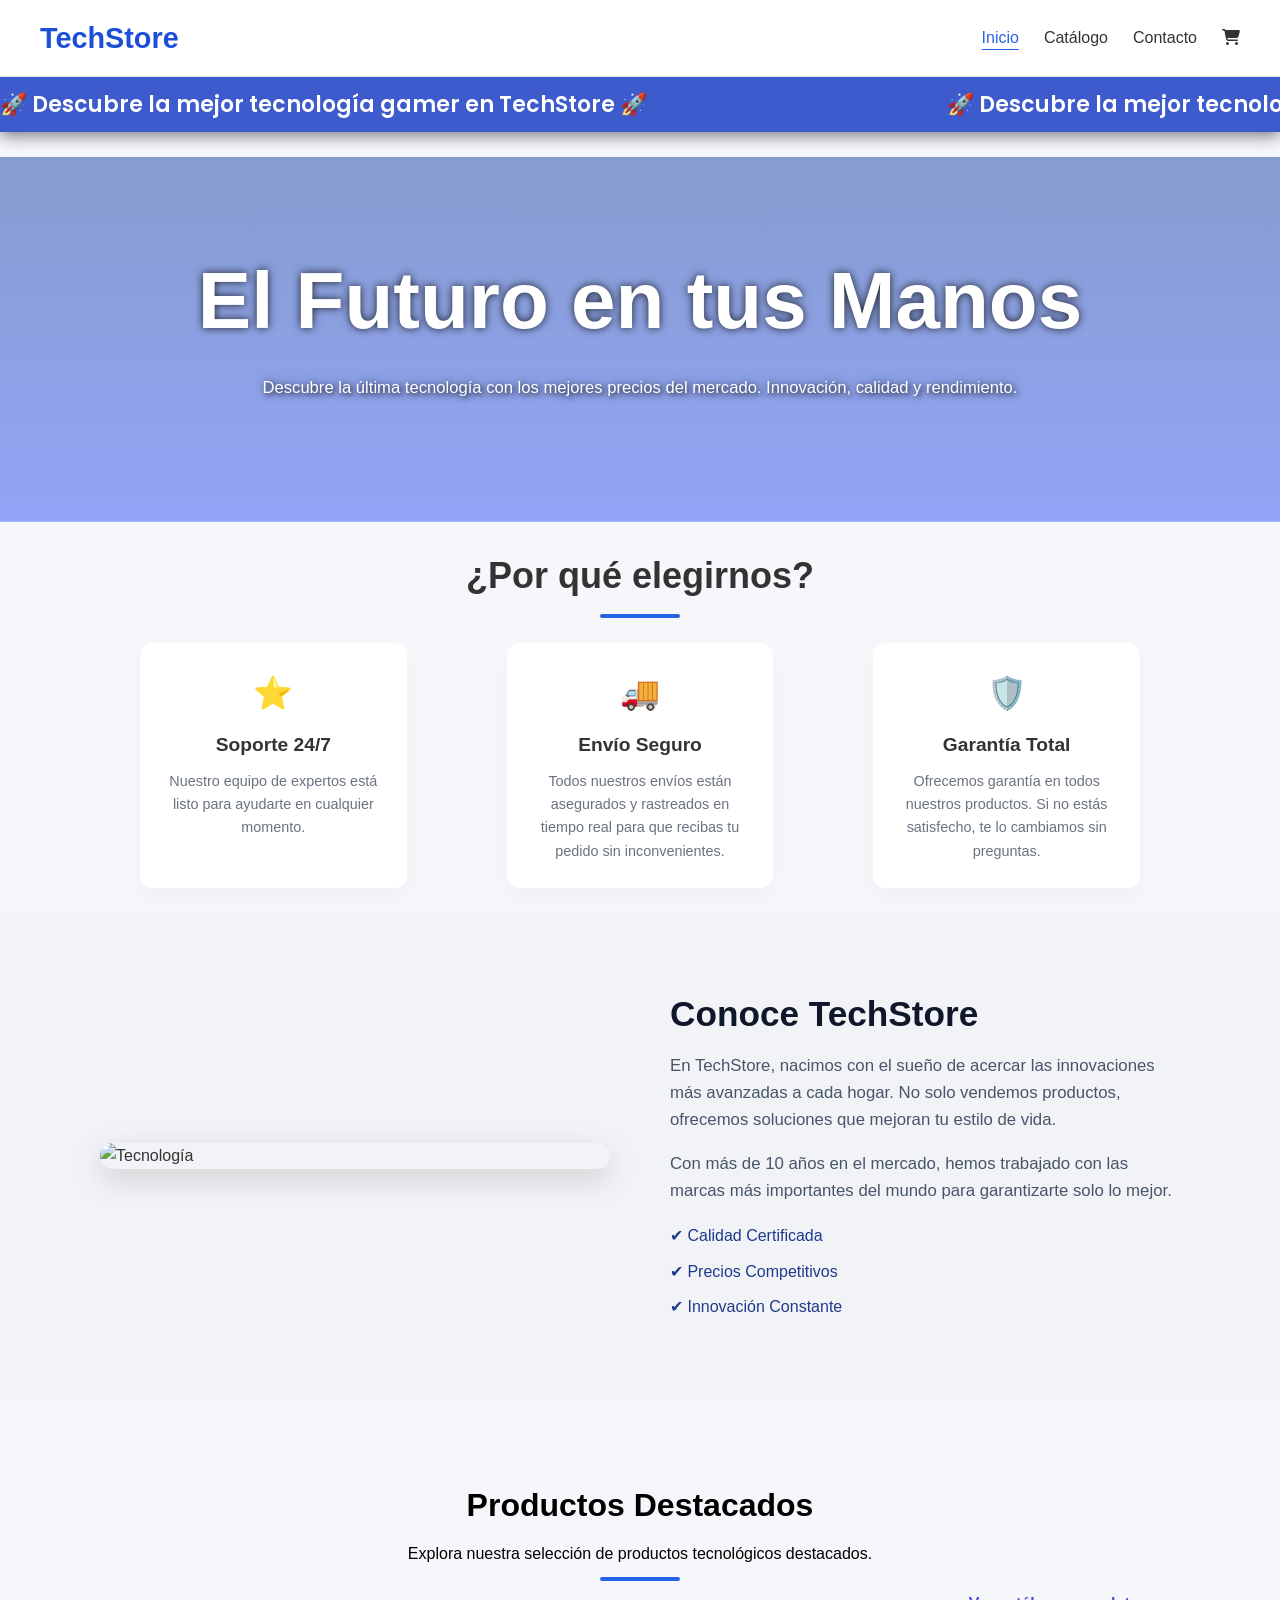
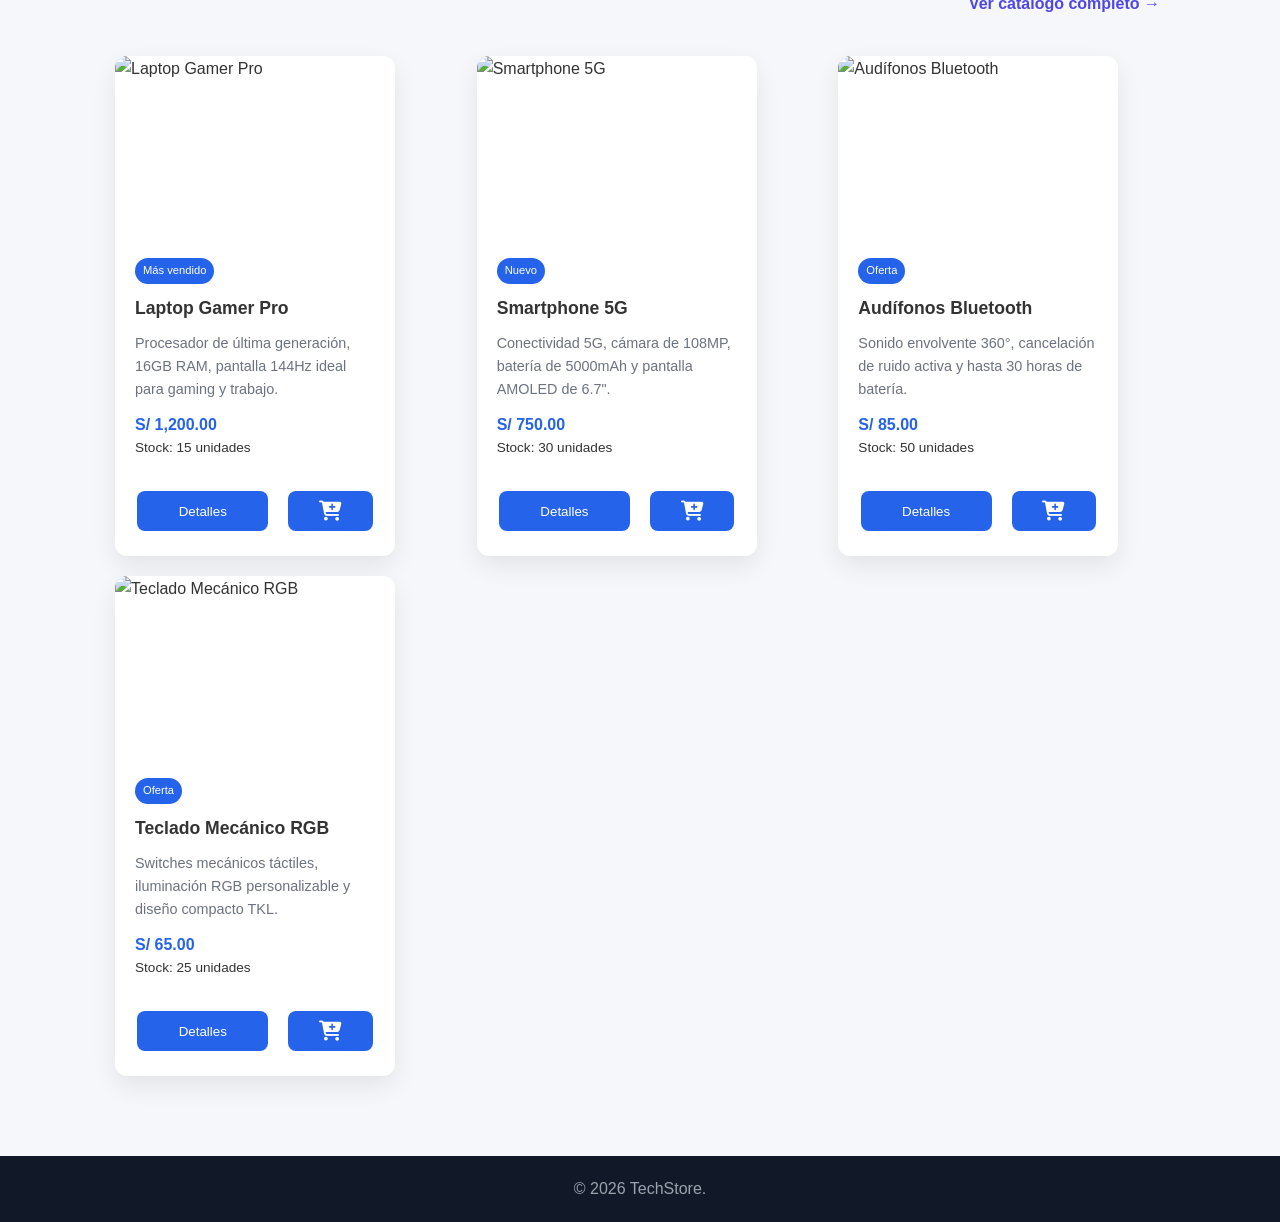
==== commit 0d067cac: "Add files via upload" ====
--- a/index.html
+++ b/index.html
@@ -1,750 +1,932 @@
-<!DOCTYPE html>
-<html lang="es">
-
-<head>
-    <meta charset="UTF-8">
-    <meta name="viewport" content="width=device-width, initial-scale=1.0">
-    <title>TechStore - Productos Tecnológicos</title>
-    <link rel="stylesheet" href="css/estilos.css">
-    <link rel="icon" href="img/Logo_Chip.png" type="image/png">
-    <link href="https://fonts.googleapis.com/css2?family=Poppins:wght@300;400;600;700&display=swap" rel="stylesheet">
-    <script src="js/javascript.js" defer></script>
-</head>
-
-<body>
-
-    <!-- ENCABEZADO Y NAVEGACIÓN -->
-    <header class="site-header">
-        <div class="site-logo">
-            <h1 class="logo-title">TechStore</h1>
-        </div>
-        <nav class="site-nav">
-            <ul class="nav-list">
-                <li><a href="#" class="nav-link" onclick="irInicio(this); return false;">Inicio</a></li>
-                <li><a href="#" class="nav-link" onclick="irCatalogo(this); return false;">Catálogo</a></li>
-                <li><a href="#" class="nav-link" onclick="irContacto(this); return false;">Contacto</a></li>
-            </ul>
-        </nav>
-    </header>
-
-    <!-- MENSAJE ANIMADO -->
-    <div class="mensaje_animado_container">
-        <div class="mensaje_animado">
-            <span>🚀 Descubre la mejor tecnología gamer en TechStore 🚀</span>
-            <span>🚀 Descubre la mejor tecnología gamer en TechStore 🚀</span>
-            <span>🚀 Descubre la mejor tecnología gamer en TechStore 🚀</span>
-            <span>🚀 Descubre la mejor tecnología gamer en TechStore 🚀</span>
-            <span>🚀 Descubre la mejor tecnología gamer en TechStore 🚀</span>
-            <span>🚀 Descubre la mejor tecnología gamer en TechStore 🚀</span>
-            <span>🚀 Descubre la mejor tecnología gamer en TechStore 🚀</span>
-            <span>🚀 Descubre la mejor tecnología gamer en TechStore 🚀</span>
-            <span>🚀 Descubre la mejor tecnología gamer en TechStore 🚀</span>
-        </div>
-    </div>
-
-    <!-- CONTENIDO PRINCIPAL -->
-    <main class="site-main">
-
-        <!-- SECCIÓN: INICIO -->
-        <section id="inicio" class="section section_Inicio">
-            <div class="section_contentido">
-                <h2 class="section_titulo">El Futuro en tus Manos</h2>
-                <p class="section_descripcion">Descubre la última tecnología con los mejores precios del mercado.
-                    Innovación, calidad y rendimiento.</p>
-            </div>
-        </section>
-        <!--CUADROS DE BENEFICIOS -->
-        <Section class="section_Beneficios">
-            <div class="section_Beneficios_titulo">
-                <h2>¿Por qué elegirnos?</h2>
-                <div class="linea"></div>
-            </div>
-            <div class="beneficio_cuadros">
-
-                <div class="beneficio_contenido">
-                    <div class="beneficio_contenido_icon">⭐</div>
-                    <h3 class="beneficio_contenido_titulo">Soporte 24/7</h3>
-                    <p class="beneficio_contenido_descripcion">Nuestro equipo de expertos está listo para ayudarte en
-                        cualquier momento.</p>
-                </div>
-
-                <div class="beneficio_contenido">
-                    <div class="beneficio_contenido_icon">🚚</div>
-                    <h3 class="beneficio_contenido_titulo">Envío Seguro</h3>
-                    <p class="beneficio_contenido_descripcion">Todos nuestros envíos están asegurados y rastreados en
-                        tiempo real para que recibas tu pedido sin inconvenientes.</p>
-                </div>
-
-                <div class="beneficio_contenido">
-                    <div class="beneficio_contenido_icon">🛡️</div>
-                    <h3 class="beneficio_contenido_titulo">Garantía Total</h3>
-                    <p class="beneficio_contenido_descripcion">Ofrecemos garantía en todos nuestros productos. Si no
-                        estás satisfecho, te lo cambiamos sin preguntas.</p>
-                </div>
-
-            </div>
-        </Section>
-
-        <!-- SECCIÓN SOBRE NOSOTROS -->
-        <section class="section_nosotros">
-
-            <div class="nosotros_imagen">
-                <img src="https://images.unsplash.com/photo-1498050108023-c5249f4df085?q=80&w=1200&auto=format&fit=crop"
-                    alt="Tecnología">
-            </div>
-
-            <div class="nosotros_contenido">
-                <h2 class="nosotros_titulo">Conoce TechStore</h2>
-
-                <p class="nosotros_texto">
-                    En TechStore, nacimos con el sueño de acercar las innovaciones más avanzadas
-                    a cada hogar. No solo vendemos productos, ofrecemos soluciones que mejoran
-                    tu estilo de vida.
-                </p>
-
-                <p class="nosotros_texto">
-                    Con más de 10 años en el mercado, hemos trabajado con las marcas más
-                    importantes del mundo para garantizarte solo lo mejor.
-                </p>
-
-                <div class="nosotros_lista">
-                    <p>✔ Calidad Certificada</p>
-                    <p>✔ Precios Competitivos</p>
-                    <p>✔ Innovación Constante</p>
-                </div>
-            </div>
-
-        </section>
-
-        <!-- SECCIÓN: CATÁLOGO -->
-        <section id="catalogo" class="section section_catalogo">
-            <div class="section_content_1">
-                <h2 class="section_titulo_1">Productos Destacados</h2>
-                <p class="section_descripcion_1">Explora nuestra selección de productos tecnológicos destacados.</p>
-                <div class="linea"></div>
-
-                <div class="section_ver_catalogo">
-                    <a href="#" onclick="mostrarCatalogo(); return false;" class="ver_catalogo">Ver catálogo completo
-                        →</a>
-                </div>
-            </div>
-
-            <div class="catalogo_Madre">
-
-                <!-- PRODUCTO 1 -->
-                <article class="catalogo_cantenido">
-                    <div class="catalogo_cantenido_imagen_wrapper">
-                        <img class="catalogo_cantenido_imagen"
-                            src="https://images.unsplash.com/photo-1603302576837-37561b2e2302?auto=format&fit=crop&w=600&q=80"
-                            alt="Laptop Gamer Pro">
-                    </div>
-                    <div class="catalogo_cantenido_body">
-                        <span class="catalogo_cantenido_badge">Más vendido</span>
-                        <h3 class="catalogo_cantenido_TITULO">Laptop Gamer Pro</h3>
-                        <p class="catalogo_cantenido_DESCRIPCION">Procesador de última generación, 16GB RAM, pantalla
-                            144Hz ideal para gaming y trabajo.</p>
-                        <p class="catalogo_cantenido_PRECIO">S/ 1,200.00</p>
-                        <p class="catalogo_cantenido_STOCK">Stock: 15 unidades</p>
-                    </div>
-                    <button class="btn btn_catalago catalogo_cantenido_btn" type="button"
-                        data-detalle="Procesador i7, RTX 4060, SSD 1TB">
-                        Ver Detalles
-                    </button>
-                </article>
-
-                <!-- PRODUCTO 2 -->
-                <article class="catalogo_cantenido">
-                    <div class="catalogo_cantenido_imagen_wrapper">
-                        <img class="catalogo_cantenido_imagen"
-                            src="https://images.unsplash.com/photo-1511707171634-5f897ff02aa9?auto=format&fit=crop&w=600&q=80"
-                            alt="Smartphone 5G">
-                    </div>
-                    <div class="catalogo_cantenido_body">
-                        <span class="catalogo_cantenido_badge">Nuevo</span>
-                        <h3 class="catalogo_cantenido_TITULO">Smartphone 5G</h3>
-                        <p class="catalogo_cantenido_DESCRIPCION">Conectividad 5G, cámara de 108MP, batería de 5000mAh
-                            y pantalla AMOLED de 6.7".</p>
-                        <p class="catalogo_cantenido_PRECIO">S/ 750.00</p>
-                        <p class="catalogo_cantenido_STOCK">Stock: 30 unidades</p>
-                    </div>
-                    <button class="btn btn_catalago catalogo_cantenido_btn" type="button"
-                        data-detalle="5G, Cámara 108MP, Batería 5000mAh">
-                        Ver Detalles
-                    </button>
-                </article>
-
-                <!-- PRODUCTO 3 -->
-                <article class="catalogo_cantenido">
-                    <div class="catalogo_cantenido_imagen_wrapper">
-                        <img class="catalogo_cantenido_imagen"
-                            src="https://images.unsplash.com/photo-1505740420928-5e560c06d30e?auto=format&fit=crop&w=600&q=80"
-                            alt="Audífonos Bluetooth">
-                    </div>
-                    <div class="catalogo_cantenido_body">
-                        <span class="catalogo_cantenido_badge">Oferta</span>
-                        <h3 class="catalogo_cantenido_TITULO">Audífonos Bluetooth</h3>
-                        <p class="catalogo_cantenido_DESCRIPCION">Sonido envolvente 360°, cancelación de ruido activa y
-                            hasta 30 horas de batería.</p>
-                        <p class="catalogo_cantenido_PRECIO">S/ 85.00</p>
-                        <p class="catalogo_cantenido_STOCK">Stock: 50 unidades</p>
-                    </div>
-                    <button class="btn btn_catalago catalogo_cantenido_btn" type="button"
-                        data-detalle="Cancelación de ruido, 30h batería, Sonido 360">
-                        Ver Detalles
-                    </button>
-                </article>
-
-                <!-- PRODUCTO 4 -->
-                <article class="catalogo_cantenido">
-                    <div class="catalogo_cantenido_imagen_wrapper">
-                        <img class="catalogo_cantenido_imagen"
-                            src="https://images.unsplash.com/photo-1541140532154-b024d705b90a?auto=format&fit=crop&w=600&q=80"
-                            alt="Teclado Mecánico RGB">
-                    </div>
-                    <div class="catalogo_cantenido_body">
-                        <span class="catalogo_cantenido_badge">Oferta</span>
-                        <h3 class="catalogo_cantenido_TITULO">Teclado Mecánico RGB</h3>
-                        <p class="catalogo_cantenido_DESCRIPCION">Switches mecánicos táctiles, iluminación RGB
-                            personalizable y diseño compacto TKL.</p>
-                        <p class="catalogo_cantenido_PRECIO">S/ 65.00</p>
-                        <p class="catalogo_cantenido_STOCK">Stock: 25 unidades</p>
-                    </div>
-                    <button class="btn btn_catalago catalogo_cantenido_btn" type="button"
-                        data-detalle="Switches mecánicos, RGB, Diseño TKL">
-                        Ver Detalles
-                    </button>
-                </article>
-
-            </div>
-        </section>
-    </main>
-
-    <!-- CATALAGO COMPLETO -->
-    <section id="catalogo_completo" style="display: none;" class="section">
-
-        <div class="section_content_1_2">
-            <h2 class="section_titulo_1_2">Catálogo de Productos</h2>
-            <p class="section_descripcion_1_2">Visualiza y gestiona nuestros productos a través de tarjetas o mediante
-                una tabla estructurada.</p>
-            <div class="linea2"></div>
-            <!-- VISTAS -->
-            <div class="vista">
-                <button class="activo" onclick="cambiarVista('grid')">⬜ Catalago</button>
-                <button onclick="cambiarVista('tabla')">☰ Tabla</button>
-            </div>
-        </div>
-        <div class="catalogo_controls">
-            <div class="controls_izquierda">
-                <!-- BUSCADOR -->
-                <div class="buscador_box">
-                    <input type="text" id="buscador" placeholder=" Buscar por nombre o descripción...">
-                </div>
-
-                <!-- FILTROS -->
-                <div class="filtros">
-                    <button class="activo" onclick="filtrar('all', this)">Todas</button>
-                    <button onclick="filtrar('laptop', this)">Laptops</button>
-                    <button onclick="filtrar('celular', this)">Celulares</button>
-                    <button onclick="filtrar('monitor', this)">Monitores</button>
-                    <button onclick="filtrar('accesorio', this)">Accesorios</button>
-                    <button onclick="filtrar('streaming', this)">Streaming</button>
-                    <button onclick="filtrar('tablet', this)">Tablets</button>
-                </div>
-            </div>
-        </div>
-
-        <div class="catalogo_Madre_2">
-
-            <!-- PRODUCTO 1 -->
-            <article class="catalogo_cantenido" data-categoria="laptop">
-                <div class="catalogo_cantenido_imagen_wrapper">
-                    <img class="catalogo_cantenido_imagen"
-                        src="https://images.unsplash.com/photo-1603302576837-37561b2e2302?auto=format&fit=crop&w=600&q=80"
-                        alt="Laptop Gamer Pro">
-                </div>
-                <div class="catalogo_cantenido_body">
-                    <span class="catalogo_cantenido_badge">Más vendido</span>
-                    <h3 class="catalogo_cantenido_TITULO">Laptop Gamer Pro</h3>
-                    <p class="catalogo_cantenido_DESCRIPCION">Procesador de última generación, 16GB RAM, pantalla
-                        144Hz ideal para gaming y trabajo.</p>
-                    <p class="catalogo_cantenido_PRECIO">S/ 1,200.00</p>
-                    <p class="catalogo_cantenido_STOCK">Stock: 15 unidades</p>
-                </div>
-                <button class="btn btn_catalago catalogo_cantenido_btn" type="button"
-                    data-detalle="Procesador i7, RTX 4060, SSD 1TB">
-                    Ver Detalles
-                </button>
-            </article>
-
-            <!-- PRODUCTO 2 -->
-            <article class="catalogo_cantenido" data-categoria="celular">
-                <div class="catalogo_cantenido_imagen_wrapper">
-                    <img class="catalogo_cantenido_imagen"
-                        src="https://images.unsplash.com/photo-1511707171634-5f897ff02aa9?auto=format&fit=crop&w=600&q=80"
-                        alt="Smartphone 5G">
-                </div>
-                <div class="catalogo_cantenido_body">
-                    <span class="catalogo_cantenido_badge">Nuevo</span>
-                    <h3 class="catalogo_cantenido_TITULO">Smartphone 5G</h3>
-                    <p class="catalogo_cantenido_DESCRIPCION">Conectividad 5G, cámara de 108MP, batería de 5000mAh
-                        y pantalla AMOLED de 6.7".</p>
-                    <p class="catalogo_cantenido_PRECIO">S/ 750.00</p>
-                    <p class="catalogo_cantenido_STOCK">Stock: 30 unidades</p>
-                </div>
-                <button class="btn btn_catalago catalogo_cantenido_btn" type="button"
-                    data-detalle="5G, Cámara 108MP, Batería 5000mAh">
-                    Ver Detalles
-                </button>
-            </article>
-
-            <!-- PRODUCTO 3 -->
-            <article class="catalogo_cantenido" data-categoria="accesorio">
-                <div class="catalogo_cantenido_imagen_wrapper">
-                    <img class="catalogo_cantenido_imagen"
-                        src="https://images.unsplash.com/photo-1505740420928-5e560c06d30e?auto=format&fit=crop&w=600&q=80"
-                        alt="Audífonos Bluetooth">
-                </div>
-                <div class="catalogo_cantenido_body">
-                    <span class="catalogo_cantenido_badge">Oferta</span>
-                    <h3 class="catalogo_cantenido_TITULO">Audífonos Bluetooth</h3>
-                    <p class="catalogo_cantenido_DESCRIPCION">Sonido envolvente 360°, cancelación de ruido activa y
-                        hasta 30 horas de batería.</p>
-                    <p class="catalogo_cantenido_PRECIO">S/ 85.00</p>
-                    <p class="catalogo_cantenido_STOCK">Stock: 50 unidades</p>
-                </div>
-                <button class="btn btn_catalago catalogo_cantenido_btn" type="button"
-                    data-detalle="Cancelación de ruido, 30h batería, Sonido 360">
-                    Ver Detalles
-                </button>
-            </article>
-
-            <!-- PRODUCTO 4 -->
-            <article class="catalogo_cantenido" data-categoria="accesorio">
-                <div class="catalogo_cantenido_imagen_wrapper">
-                    <img class="catalogo_cantenido_imagen"
-                        src="https://thumbs.dreamstime.com/b/teclado-para-juegos-con-luz-rgb-mecánico-blanco-foco-suave-de-retroiluminación-el-concepto-esports-212226934.jpg"
-                        alt="Teclado Mecánico RGB">
-                </div>
-                <div class="catalogo_cantenido_body">
-                    <span class="catalogo_cantenido_badge">Oferta</span>
-                    <h3 class="catalogo_cantenido_TITULO">Teclado Mecánico RGB</h3>
-                    <p class="catalogo_cantenido_DESCRIPCION">Switches mecánicos táctiles, iluminación RGB
-                        personalizable y diseño compacto TKL.</p>
-                    <p class="catalogo_cantenido_PRECIO">S/ 65.00</p>
-                    <p class="catalogo_cantenido_STOCK">Stock: 25 unidades</p>
-                </div>
-                <button class="btn btn_catalago catalogo_cantenido_btn" type="button"
-                    data-detalle="Switches mecánicos, RGB, Diseño TKL">
-                    Ver Detalles
-                </button>
-            </article>
-            <!-- PRODUCTO 5 -->
-            <article class="catalogo_cantenido" data-categoria="monitor">
-                <div class="catalogo_cantenido_imagen_wrapper">
-                    <img class="catalogo_cantenido_imagen"
-                        src="https://dasmitec.pe/wp-content/uploads/2021/12/X24ih-1.jpg" alt="Monitor Gaming 24">
-                </div>
-                <div class="catalogo_cantenido_body">
-                    <span class="catalogo_cantenido_badge">Nuevo</span>
-                    <h3 class="catalogo_cantenido_TITULO">Monitor Gaming 24"</h3>
-                    <p class="catalogo_cantenido_DESCRIPCION">Pantalla Full HD, 165Hz, tiempo de respuesta 1ms ideal
-                        para gamers.</p>
-                    <p class="catalogo_cantenido_PRECIO">S/ 650.00</p>
-                    <p class="catalogo_cantenido_STOCK">Stock: 20 unidades</p>
-                </div>
-                <button class="btn btn_catalago catalogo_cantenido_btn" type="button"
-                    data-detalle="165Hz, 1ms, Full HD">
-                    Ver Detalles
-                </button>
-            </article>
-
-            <!-- PRODUCTO 6 -->
-            <article class="catalogo_cantenido" data-categoria="accesorio">
-                <div class="catalogo_cantenido_imagen_wrapper">
-                    <img class="catalogo_cantenido_imagen"
-                        src="https://http2.mlstatic.com/D_NQ_NP_867878-MLA102381662692_122025-O.webp"
-                        alt="Mouse Gamer RGB">
-                </div>
-                <div class="catalogo_cantenido_body">
-                    <span class="catalogo_cantenido_badge">Oferta</span>
-                    <h3 class="catalogo_cantenido_TITULO">Mouse Gamer RGB</h3>
-                    <p class="catalogo_cantenido_DESCRIPCION">Sensor óptico de alta precisión, iluminación RGB y
-                        ergonómico.</p>
-                    <p class="catalogo_cantenido_PRECIO">S/ 45.00</p>
-                    <p class="catalogo_cantenido_STOCK">Stock: 40 unidades</p>
-                </div>
-                <button class="btn btn_catalago catalogo_cantenido_btn" type="button"
-                    data-detalle="RGB, 6400 DPI, ergonómico">
-                    Ver Detalles
-                </button>
-            </article>
-
-            <!-- PRODUCTO 7 -->
-            <article class="catalogo_cantenido" data-categoria="tablet">
-                <div class="catalogo_cantenido_imagen_wrapper">
-                    <img class="catalogo_cantenido_imagen"
-                        src="https://encrypted-tbn0.gstatic.com/images?q=tbn:ANd9GcQq1ev-60uxHRiAnV82eb2B4zX0X87RZ1sf3g&s"
-                        alt="Tablet 10 pulgadas">
-                </div>
-                <div class="catalogo_cantenido_body">
-                    <span class="catalogo_cantenido_badge">Nuevo</span>
-                    <h3 class="catalogo_cantenido_TITULO">Tablet 10"</h3>
-                    <p class="catalogo_cantenido_DESCRIPCION">Pantalla HD, 64GB almacenamiento, ideal para estudio y
-                        entretenimiento.</p>
-                    <p class="catalogo_cantenido_PRECIO">S/ 320.00</p>
-                    <p class="catalogo_cantenido_STOCK">Stock: 18 unidades</p>
-                </div>
-                <button class="btn btn_catalago catalogo_cantenido_btn" type="button" data-detalle="64GB, HD, Android">
-                    Ver Detalles
-                </button>
-            </article>
-
-            <!-- PRODUCTO 8 -->
-            <article class="catalogo_cantenido" data-categoria="accesorio">
-                <div class="catalogo_cantenido_imagen_wrapper">
-                    <img class="catalogo_cantenido_imagen"
-                        src="https://plazavea.vteximg.com.br/arquivos/ids/2606024-418-418/image-855a559657b54498bd2a7d627efd1b46.jpg"
-                        alt="Audífonos Gamer">
-                </div>
-                <div class="catalogo_cantenido_body">
-                    <span class="catalogo_cantenido_badge">Top</span>
-                    <h3 class="catalogo_cantenido_TITULO">Audífonos Gamer RGB</h3>
-                    <p class="catalogo_cantenido_DESCRIPCION">Sonido envolvente, micrófono con cancelación de ruido y
-                        luces RGB.</p>
-                    <p class="catalogo_cantenido_PRECIO">S/ 150.00</p>
-                    <p class="catalogo_cantenido_STOCK">Stock: 18 unidades</p>
-                </div>
-                <button class="btn btn_catalago catalogo_cantenido_btn" type="button"
-                    data-detalle="7.1 Surround, micrófono noise cancelling, RGB">
-                    Ver Detalles
-                </button>
-            </article>
-
-            <!-- PRODUCTO 9 -->
-            <article class="catalogo_cantenido" data-categoria="laptop">
-                <div class="catalogo_cantenido_imagen_wrapper">
-                    <img class="catalogo_cantenido_imagen"
-                        src="https://images.unsplash.com/photo-1517336714731-489689fd1ca8?auto=format&fit=crop&w=600&q=80"
-                        alt="Laptop Ultrabook">
-                </div>
-                <div class="catalogo_cantenido_body">
-                    <span class="catalogo_cantenido_badge">Nuevo</span>
-                    <h3 class="catalogo_cantenido_TITULO">Laptop Ultrabook</h3>
-                    <p class="catalogo_cantenido_DESCRIPCION">Ligera y potente, 8GB RAM, SSD 512GB, ideal para trabajo.
-                    </p>
-                    <p class="catalogo_cantenido_PRECIO">S/ 980.00</p>
-                    <p class="catalogo_cantenido_STOCK">Stock: 12 unidades</p>
-                </div>
-                <button class="btn btn_catalago catalogo_cantenido_btn" type="button"
-                    data-detalle="SSD 512GB, 8GB RAM, ligera">
-                    Ver Detalles
-                </button>
-            </article>
-
-            <!-- PRODUCTO 10 -->
-            <article class="catalogo_cantenido" data-categoria="streaming">
-                <div class="catalogo_cantenido_imagen_wrapper">
-                    <img class="catalogo_cantenido_imagen"
-                        src="https://compuciber.com/wp-content/uploads/2017/06/blog4-jpg.webp" alt="PC Gamer">
-                </div>
-                <div class="catalogo_cantenido_body">
-                    <span class="catalogo_cantenido_badge">Top</span>
-                    <h3 class="catalogo_cantenido_TITULO">PC Gamer</h3>
-                    <p class="catalogo_cantenido_DESCRIPCION">Alto rendimiento con RTX, ideal para juegos y streaming.
-                    </p>
-                    <p class="catalogo_cantenido_PRECIO">S/ 2500.00</p>
-                    <p class="catalogo_cantenido_STOCK">Stock: 10 unidades</p>
-                </div>
-                <button class="btn btn_catalago catalogo_cantenido_btn" type="button" data-detalle="RTX, 32GB RAM, SSD">
-                    Ver Detalles
-                </button>
-            </article>
-
-            <!-- PRODUCTO 11 -->
-            <article class="catalogo_cantenido" data-categoria="streaming">
-                <div class="catalogo_cantenido_imagen_wrapper">
-                    <img class="catalogo_cantenido_imagen"
-                        src="https://fotoperu35.com/tienda/5672-large_default/camara-web-m9-pro-full-hd-1080p-60fps-con-microfono-estereo.jpg"
-                        alt="Webcam HD">
-                </div>
-                <div class="catalogo_cantenido_body">
-                    <span class="catalogo_cantenido_badge">Nuevo</span>
-                    <h3 class="catalogo_cantenido_TITULO">Webcam Full HD</h3>
-                    <p class="catalogo_cantenido_DESCRIPCION">Ideal para streaming y videollamadas, con micrófono
-                        integrado y resolución 1080p.</p>
-                    <p class="catalogo_cantenido_PRECIO">S/ 120.00</p>
-                    <p class="catalogo_cantenido_STOCK">Stock: 25 unidades</p>
-                </div>
-                <button class="btn btn_catalago catalogo_cantenido_btn" type="button"
-                    data-detalle="Full HD 1080p, micrófono integrado, USB plug & play">
-                    Ver Detalles
-                </button>
-            </article>
-
-            <!-- PRODUCTO 12 -->
-            <article class="catalogo_cantenido" data-categoria="accesorio">
-                <div class="catalogo_cantenido_imagen_wrapper">
-                    <img class="catalogo_cantenido_imagen"
-                        src="https://encrypted-tbn0.gstatic.com/images?q=tbn:ANd9GcQR1kNNJLKtkltcYe4kQrwP9aUPLYXr7H15Kg&s"
-                        alt="Parlante Bluetooth">
-                </div>
-                <div class="catalogo_cantenido_body">
-                    <span class="catalogo_cantenido_badge">Nuevo</span>
-                    <h3 class="catalogo_cantenido_TITULO">Parlante Bluetooth</h3>
-                    <p class="catalogo_cantenido_DESCRIPCION">Sonido potente, resistente al agua y batería de larga
-                        duración.</p>
-                    <p class="catalogo_cantenido_PRECIO">S/ 95.00</p>
-                    <p class="catalogo_cantenido_STOCK">Stock: 22 unidades</p>
-                </div>
-                <button class="btn btn_catalago catalogo_cantenido_btn" type="button"
-                    data-detalle="Bluetooth 5.0, waterproof, 20h batería">
-                    Ver Detalles
-                </button>
-            </article>
-        </div>
-
-        <!-- Tabla Catalago -->
-        <div id="vista_tabla" style="display: none;">
-            <div class="table-wrapper">
-                <table class="productos_tabla">
-                    <thead class="productos_tabla_head">
-                        <tr class="productos_tabla_head">
-                            <th class="productos_tabla_header" scope="col">
-                                <div class="linea2"></div>
-                            </th>
-                            <th class="productos_tabla_header" scope="col">Producto</th>
-                            <th class="productos_tabla_header" scope="col">Categoria</th>
-                            <th class="productos_tabla_header" scope="col">Precio</th>
-                            <th class="productos_tabla_header" scope="col">Stock</th>
-                        </tr>
-                    </thead>
-                    <tbody class="productos_tabla_row_body">
-
-                        <!-- 1 -->
-                        <tr class="productos_tabla_row" data-categoria="laptop">
-                            <td class="productos_tabla_cell productos_tabla_cell_imagen">
-                                <div class="categoria_icon">
-                                    <img class="categoria_icon_img"
-                                        src="https://images.unsplash.com/photo-1603302576837-37561b2e2302?auto=format&fit=crop&w=600&q=80"
-                                        alt="Laptop">
-                                </div>
-                            </td>
-                            <td class="productos_tabla_cell productos_tabla_cell_NAME">Laptop Gamer Pro</td>
-                            <td class="productos_tabla_cell productos_tabla_cell_CATEGORIA">Laptop</td>
-                            <td class="productos_tabla_cell productos_tabla_cell_PRECIO">S/ 1,200.00</td>
-                            <td class="productos_tabla_cell productos_tabla_cell_STOCK">15 unidades</td>
-                        </tr>
-
-                        <!-- 2 -->
-                        <tr class="productos_tabla_row" data-categoria="celular">
-                            <td class="productos_tabla_cell productos_tabla_cell_imagen">
-                                <div class="categoria_icon">
-                                    <img class="categoria_icon_img"
-                                        src="https://images.unsplash.com/photo-1511707171634-5f897ff02aa9?auto=format&fit=crop&w=600&q=80"
-                                        alt="Celular">
-                                </div>
-                            </td>
-                            <td class="productos_tabla_cell productos_tabla_cell_NAME">Smartphone 5G</td>
-                            <td class="productos_tabla_cell productos_tabla_cell_CATEGORIA">Celular</td>
-                            <td class="productos_tabla_cell productos_tabla_cell_PRECIO">S/ 750.00</td>
-                            <td class="productos_tabla_cell productos_tabla_cell_STOCK">30 unidades</td>
-                        </tr>
-
-                        <!-- 3 -->
-                        <tr class="productos_tabla_row" data-categoria="accesorio">
-                            <td class="productos_tabla_cell productos_tabla_cell_imagen">
-                                <div class="categoria_icon">
-                                    <img class="categoria_icon_img"
-                                        src="https://images.unsplash.com/photo-1505740420928-5e560c06d30e?auto=format&fit=crop&w=600&q=80"
-                                        alt="Audífonos">
-                                </div>
-                            </td>
-                            <td class="productos_tabla_cell productos_tabla_cell_NAME">Audífonos Bluetooth</td>
-                            <td class="productos_tabla_cell productos_tabla_cell_CATEGORIA">Accesorio</td>
-                            <td class="productos_tabla_cell productos_tabla_cell_PRECIO">S/ 85.00</td>
-                            <td class="productos_tabla_cell productos_tabla_cell_STOCK">50 unidades</td>
-                        </tr>
-
-                        <!-- 4 -->
-                        <tr class="productos_tabla_row" data-categoria="accesorio">
-                            <td class="productos_tabla_cell productos_tabla_cell_imagen">
-                                <div class="categoria_icon">
-                                    <img class="categoria_icon_img"
-                                        src="https://thumbs.dreamstime.com/b/teclado-para-juegos-con-luz-rgb-mecánico-blanco-foco-suave-de-retroiluminación-el-concepto-esports-212226934.jpg"
-                                        alt="Teclado">
-                                </div>
-                            </td>
-                            <td class="productos_tabla_cell productos_tabla_cell_NAME">Teclado Mecánico RGB</td>
-                            <td class="productos_tabla_cell productos_tabla_cell_CATEGORIA">Accesorio</td>
-                            <td class="productos_tabla_cell productos_tabla_cell_PRECIO">S/ 65.00</td>
-                            <td class="productos_tabla_cell productos_tabla_cell_STOCK">25 unidades</td>
-                        </tr>
-
-                        <!-- 5 -->
-                        <tr class="productos_tabla_row" data-categoria="monitor">
-                            <td class="productos_tabla_cell productos_tabla_cell_imagen">
-                                <div class="categoria_icon">
-                                    <img class="categoria_icon_img"
-                                        src="https://dasmitec.pe/wp-content/uploads/2021/12/X24ih-1.jpg" alt="Monitor">
-                                </div>
-                            </td>
-                            <td class="productos_tabla_cell productos_tabla_cell_NAME">Monitor Gaming 24"</td>
-                            <td class="productos_tabla_cell productos_tabla_cell_CATEGORIA">Monitor</td>
-                            <td class="productos_tabla_cell productos_tabla_cell_PRECIO">S/ 650.00</td>
-                            <td class="productos_tabla_cell productos_tabla_cell_STOCK">20 unidades</td>
-                        </tr>
-
-                        <!-- 6 -->
-                        <tr class="productos_tabla_row" data-categoria="accesorio">
-                            <td class="productos_tabla_cell productos_tabla_cell_imagen">
-                                <div class="categoria_icon">
-                                    <img class="categoria_icon_img"
-                                        src="https://http2.mlstatic.com/D_NQ_NP_867878-MLA102381662692_122025-O.webp"
-                                        alt="Mouse">
-                                </div>
-                            </td>
-                            <td class="productos_tabla_cell productos_tabla_cell_NAME">Mouse Gamer RGB</td>
-                            <td class="productos_tabla_cell productos_tabla_cell_CATEGORIA">Accesorio</td>
-                            <td class="productos_tabla_cell productos_tabla_cell_PRECIO">S/ 45.00</td>
-                            <td class="productos_tabla_cell productos_tabla_cell_STOCK">40 unidades</td>
-                        </tr>
-
-                        <!-- 7 -->
-                        <tr class="productos_tabla_row" data-categoria="tablet">
-                            <td class="productos_tabla_cell productos_tabla_cell_imagen">
-                                <div class="categoria_icon">
-                                    <img class="categoria_icon_img"
-                                        src="https://encrypted-tbn0.gstatic.com/images?q=tbn:ANd9GcQq1ev-60uxHRiAnV82eb2B4zX0X87RZ1sf3g&s"
-                                        alt="Tablet">
-                                </div>
-                            </td>
-                            <td class="productos_tabla_cell productos_tabla_cell_NAME">Tablet 10"</td>
-                            <td class="productos_tabla_cell productos_tabla_cell_CATEGORIA">Tablet</td>
-                            <td class="productos_tabla_cell productos_tabla_cell_PRECIO">S/ 320.00</td>
-                            <td class="productos_tabla_cell productos_tabla_cell_STOCK">18 unidades</td>
-                        </tr>
-
-                        <!-- 8 -->
-                        <tr class="productos_tabla_row" data-categoria="accesorio">
-                            <td class="productos_tabla_cell productos_tabla_cell_imagen">
-                                <div class="categoria_icon">
-                                    <img class="categoria_icon_img"
-                                        src="https://plazavea.vteximg.com.br/arquivos/ids/2606024-418-418/image-855a559657b54498bd2a7d627efd1b46.jpg"
-                                        alt="Audífonos gamer">
-                                </div>
-                            </td>
-                            <td class="productos_tabla_cell productos_tabla_cell_NAME">Audífonos Gamer RGB</td>
-                            <td class="productos_tabla_cell productos_tabla_cell_CATEGORIA">Accesorio</td>
-                            <td class="productos_tabla_cell productos_tabla_cell_PRECIO">S/ 150.00</td>
-                            <td class="productos_tabla_cell productos_tabla_cell_STOCK">18 unidades</td>
-                        </tr>
-
-                        <!-- 9 -->
-                        <tr class="productos_tabla_row" data-categoria="laptop">
-                            <td class="productos_tabla_cell productos_tabla_cell_imagen">
-                                <div class="categoria_icon">
-                                    <img class="categoria_icon_img"
-                                        src="https://images.unsplash.com/photo-1517336714731-489689fd1ca8?auto=format&fit=crop&w=600&q=80"
-                                        alt="Ultrabook">
-                                </div>
-                            </td>
-                            <td class="productos_tabla_cell productos_tabla_cell_NAME">Laptop Ultrabook</td>
-                            <td class="productos_tabla_cell productos_tabla_cell_CATEGORIA">Laptop</td>
-                            <td class="productos_tabla_cell productos_tabla_cell_PRECIO">S/ 980.00</td>
-                            <td class="productos_tabla_cell productos_tabla_cell_STOCK">12 unidades</td>
-                        </tr>
-
-                        <!-- 10 -->
-                        <tr class="productos_tabla_row" data-categoria="streaming">
-                            <td class="productos_tabla_cell productos_tabla_cell_imagen">
-                                <div class="categoria_icon">
-                                    <img class="categoria_icon_img"
-                                        src="https://compuciber.com/wp-content/uploads/2017/06/blog4-jpg.webp"
-                                        alt="PC Gamer">
-                                </div>
-                            </td>
-                            <td class="productos_tabla_cell productos_tabla_cell_NAME">PC Gamer</td>
-                            <td class="productos_tabla_cell productos_tabla_cell_CATEGORIA">Streaming</td>
-                            <td class="productos_tabla_cell productos_tabla_cell_PRECIO">S/ 2,500.00</td>
-                            <td class="productos_tabla_cell productos_tabla_cell_STOCK">10 unidades</td>
-                        </tr>
-
-                        <!-- 11 -->
-                        <tr class="productos_tabla_row" data-categoria="streaming">
-                            <td class="productos_tabla_cell productos_tabla_cell_imagen">
-                                <div class="categoria_icon">
-                                    <img class="categoria_icon_img"
-                                        src="https://fotoperu35.com/tienda/5672-large_default/camara-web-m9-pro-full-hd-1080p-60fps-con-microfono-estereo.jpg"
-                                        alt="Webcam">
-                                </div>
-                            </td>
-                            <td class="productos_tabla_cell productos_tabla_cell_NAME">Webcam Full HD</td>
-                            <td class="productos_tabla_cell productos_tabla_cell_CATEGORIA">Streaming</td>
-                            <td class="productos_tabla_cell productos_tabla_cell_PRECIO">S/ 120.00</td>
-                            <td class="productos_tabla_cell productos_tabla_cell_STOCK">25 unidades</td>
-                        </tr>
-
-                        <!-- 12 -->
-                        <tr class="productos_tabla_row" data-categoria="accesorio">
-                            <td class="productos_tabla_cell productos_tabla_cell_imagen">
-                                <div class="categoria_icon">
-                                    <img class="categoria_icon_img"
-                                        src="https://encrypted-tbn0.gstatic.com/images?q=tbn:ANd9GcQR1kNNJLKtkltcYe4kQrwP9aUPLYXr7H15Kg&s"
-                                        alt="Parlante">
-                                </div>
-                            </td>
-                            <td class="productos_tabla_cell productos_tabla_cell_NAME">Parlante Bluetooth</td>
-                            <td class="productos_tabla_cell productos_tabla_cell_CATEGORIA">Accesorio</td>
-                            <td class="productos_tabla_cell productos_tabla_cell_PRECIO">S/ 95.00</td>
-                            <td class="productos_tabla_cell productos_tabla_cell_STOCK">22 unidades</td>
-                        </tr>
-                    </tbody>
-                </table>
-            </div>
-        </div>
-    </section>
-
-    <!-- SECCIÓN: CONTACTO -->
-    <section id="contacto" style="display: none" class="section section_contacto">
-        <div class="section_content_3">
-            <h2 class="section_titulo_3">Contáctanos</h2>
-            <p class="section_descripcion_3">Envíanos tus consultas y te responderemos a la brevedad.</p>
-            <div class="linea"></div>
-        </div>
-
-        <form class="contacto_form" action="#" method="POST" novalidate>
-
-            <div class="form_cuerpo">
-                <label class="form-label" for="nombre">Nombre Completo:</label>
-                <input class="form-input" type="text" id="nombre" name="nombre" placeholder="Ingresa tu nombre"
-                    required>
-            </div>
-
-            <div class="form_cuerpo">
-                <label class="form-label" for="correo">Correo Electrónico:</label>
-                <input class="form-input" type="email" id="correo" name="correo" placeholder="ejemplo@correo.com"
-                    required>
-            </div>
-
-            <div class="form_cuerpo">
-                <label class="form-label" for="mensaje">Mensaje:</label>
-                <textarea class="form-textarea" id="mensaje" name="mensaje" rows="8"
-                    placeholder="Escribe tu mensaje aquí..." required></textarea>
-            </div>
-
-            <div class="form_Mensaje">
-                <button class="btn btn_EnviarMensaje" type="submit">Enviar Mensaje</button>
-            </div>
-
-        </form>
-    </section>
-
-    <!-- PIE DE PÁGINA -->
-    <footer class="site-footer">
-        <div class="footer-content">
-            <p class="footer-copy">&copy; 2026 TechStore.</p>
-        </div>
-    </footer>
-</body>
-
+<!DOCTYPE html>
+<html lang="es">
+
+<head>
+    <meta charset="UTF-8">
+    <meta name="viewport" content="width=device-width, initial-scale=1.0">
+    <title>TechStore - Productos Tecnológicos</title>
+
+    <link rel="stylesheet" href="css/estilos.css">
+    <link rel="stylesheet" href="css/estilo_global.css">
+    <link rel="stylesheet" href="css/estilo_header.css">
+    <link rel="stylesheet" href="css/estilo_animaciones.css">
+    <link rel="stylesheet" href="css/estilo_secciones_generales.css">
+    <link rel="stylesheet" href="css/estilo_beneficios.css">
+    <link rel="stylesheet" href="css/estilo_seccion_nosotros.css">
+    <link rel="stylesheet" href="css/estilo_seccion_destacados.css">
+    <link rel="stylesheet" href="css/estilo_seccion_catalago.css">
+    <link rel="stylesheet" href="css/estilo_seccion_catalago_tabla.css">
+    <link rel="stylesheet" href="css/estilo_botones.css">
+    <link rel="stylesheet" href="css/estilo_seccion_contacto.css">
+    <link rel="stylesheet" href="css/estilo_seccion_footer.css">
+    <link rel="stylesheet" href="css/estilo_panel_de_compra.css">
+    <link rel="stylesheet" href="css/estilo_panel_de_productos.css">
+    <link rel="stylesheet" href="css/estilo_modal.css">
+    <link rel="stylesheet" href="css/reponsive.css">
+    <link rel="stylesheet" href="css/pruebas.css">
+
+    <link rel="icon" href="img/Logo_Chip.png" type="image/png">
+    <link href="https://fonts.googleapis.com/css2?family=Poppins:wght@300;400;600;700&display=swap" rel="stylesheet">
+    <link rel="stylesheet" href="https://cdnjs.cloudflare.com/ajax/libs/font-awesome/6.7.2/css/all.min.css">
+
+    <script src="js/javascript.js" defer></script>
+    <script src="js/header.js" defer></script>
+    <script src="js/catalago.js" defer></script>
+    <script src="js/vistas.js" defer></script>
+    <script src="js/carro_de_compras.js" defer></script>
+    <script src="js/pruebas.js" defer></script>
+
+</head>
+
+<body>
+
+    <!-- ENCABEZADO Y NAVEGACIÓN -->
+    <header class="site-header">
+        <div class="site-logo">
+            <h1 class="logo-title">TechStore</h1>
+        </div>
+        <nav class="site-nav">
+            <ul class="nav-list">
+                <li><a href="#" class="nav-link" onclick="irInicio(this); return false;">Inicio</a></li>
+                <li><a href="#" class="nav-link" onclick="irCatalogo(this); return false;">Catálogo</a></li>
+                <li><a href="#" class="nav-link" onclick="irContacto(this); return false;">Contacto</a></li>
+                <li><a href="#" class="nav-link" id="btn_abrir_carrito_menu" style="position:relative;"><i
+                            class="fa-solid fa-cart-shopping"></i><span id="cart-badge" class="cart-badge">0</span></a>
+                </li>
+            </ul>
+        </nav>
+    </header>
+
+    <!-- MENSAJE ANIMADO -->
+    <div class="mensaje_animado_container">
+        <div class="mensaje_animado">
+            <span>🚀 Descubre la mejor tecnología gamer en TechStore 🚀</span>
+            <span>🚀 Descubre la mejor tecnología gamer en TechStore 🚀</span>
+            <span>🚀 Descubre la mejor tecnología gamer en TechStore 🚀</span>
+            <span>🚀 Descubre la mejor tecnología gamer en TechStore 🚀</span>
+            <span>🚀 Descubre la mejor tecnología gamer en TechStore 🚀</span>
+            <span>🚀 Descubre la mejor tecnología gamer en TechStore 🚀</span>
+            <span>🚀 Descubre la mejor tecnología gamer en TechStore 🚀</span>
+            <span>🚀 Descubre la mejor tecnología gamer en TechStore 🚀</span>
+            <span>🚀 Descubre la mejor tecnología gamer en TechStore 🚀</span>
+        </div>
+    </div>
+
+    <!-- CONTENIDO PRINCIPAL -->
+    <main class="site-main">
+
+        <!-- SECCIÓN: INICIO -->
+        <section id="inicio" class="section section_Inicio">
+            <div class="section_contentido">
+                <h2 class="section_titulo">El Futuro en tus Manos</h2>
+                <p class="section_descripcion">Descubre la última tecnología con los mejores precios del mercado.
+                    Innovación, calidad y rendimiento.</p>
+            </div>
+        </section>
+        <!--CUADROS DE BENEFICIOS -->
+        <Section class="section_Beneficios">
+            <div class="section_Beneficios_titulo">
+                <h2>¿Por qué elegirnos?</h2>
+                <div class="linea"></div>
+            </div>
+            <div class="beneficio_cuadros">
+
+                <div class="beneficio_contenido">
+                    <div class="beneficio_contenido_icon">⭐</div>
+                    <h3 class="beneficio_contenido_titulo">Soporte 24/7</h3>
+                    <p class="beneficio_contenido_descripcion">Nuestro equipo de expertos está listo para ayudarte en
+                        cualquier momento.</p>
+                </div>
+
+                <div class="beneficio_contenido">
+                    <div class="beneficio_contenido_icon">🚚</div>
+                    <h3 class="beneficio_contenido_titulo">Envío Seguro</h3>
+                    <p class="beneficio_contenido_descripcion">Todos nuestros envíos están asegurados y rastreados en
+                        tiempo real para que recibas tu pedido sin inconvenientes.</p>
+                </div>
+
+                <div class="beneficio_contenido">
+                    <div class="beneficio_contenido_icon">🛡️</div>
+                    <h3 class="beneficio_contenido_titulo">Garantía Total</h3>
+                    <p class="beneficio_contenido_descripcion">Ofrecemos garantía en todos nuestros productos. Si no
+                        estás satisfecho, te lo cambiamos sin preguntas.</p>
+                </div>
+
+            </div>
+        </Section>
+
+        <!-- SECCIÓN SOBRE NOSOTROS -->
+        <section class="section_nosotros">
+
+            <div class="nosotros_imagen">
+                <img src="https://images.unsplash.com/photo-1498050108023-c5249f4df085?q=80&w=1200&auto=format&fit=crop"
+                    alt="Tecnología">
+            </div>
+
+            <div class="nosotros_contenido">
+                <h2 class="nosotros_titulo">Conoce TechStore</h2>
+
+                <p class="nosotros_texto">
+                    En TechStore, nacimos con el sueño de acercar las innovaciones más avanzadas
+                    a cada hogar. No solo vendemos productos, ofrecemos soluciones que mejoran
+                    tu estilo de vida.
+                </p>
+
+                <p class="nosotros_texto">
+                    Con más de 10 años en el mercado, hemos trabajado con las marcas más
+                    importantes del mundo para garantizarte solo lo mejor.
+                </p>
+
+                <div class="nosotros_lista">
+                    <p>✔ Calidad Certificada</p>
+                    <p>✔ Precios Competitivos</p>
+                    <p>✔ Innovación Constante</p>
+                </div>
+            </div>
+
+        </section>
+
+        <!-- SECCIÓN: CATÁLOGO -->
+        <section id="catalogo" class="section section_catalogo">
+            <div class="section_content_1">
+                <h2 class="section_titulo_1">Productos Destacados</h2>
+                <p class="section_descripcion_1">Explora nuestra selección de productos tecnológicos destacados.</p>
+                <div class="linea"></div>
+
+                <div class="section_ver_catalogo">
+                    <a href="#" onclick="mostrarCatalogo(); return false;" class="ver_catalogo">Ver catálogo completo
+                        →</a>
+                </div>
+            </div>
+
+            <div class="catalogo_Madre">
+
+                <!-- PRODUCTO 1 -->
+                <article class="catalogo_cantenido">
+                    <div class="catalogo_cantenido_imagen_wrapper">
+                        <img class="catalogo_cantenido_imagen"
+                            src="https://images.unsplash.com/photo-1603302576837-37561b2e2302?auto=format&fit=crop&w=600&q=80"
+                            alt="Laptop Gamer Pro">
+                    </div>
+                    <div class="catalogo_cantenido_body">
+                        <span class="catalogo_cantenido_badge">Más vendido</span>
+                        <h3 class="catalogo_cantenido_TITULO">Laptop Gamer Pro</h3>
+                        <p class="catalogo_cantenido_DESCRIPCION">Procesador de última generación, 16GB RAM, pantalla
+                            144Hz ideal para gaming y trabajo.</p>
+                        <p class="catalogo_cantenido_PRECIO">S/ 1,200.00</p>
+                        <p class="catalogo_cantenido_STOCK">Stock: 15 unidades</p>
+                    </div>
+                    <div class="catalogo_cantenido_acciones">
+                        <button class="btn btn_catalago catalogo_cantenido_btn" type="button"
+                            data-detalle="Intel Core i7, RTX 4060, 16 GB RAM, SSD 1 TB, Pantalla Full HD 144 Hz">
+                            Detalles
+                        </button>
+
+                        <button class="btn btn_agregar" type="button"><i class="fa-solid fa-cart-plus"></i></button>
+                    </div>
+                </article>
+
+                <!-- PRODUCTO 2 -->
+                <article class="catalogo_cantenido">
+                    <div class="catalogo_cantenido_imagen_wrapper">
+                        <img class="catalogo_cantenido_imagen"
+                            src="https://images.unsplash.com/photo-1511707171634-5f897ff02aa9?auto=format&fit=crop&w=600&q=80"
+                            alt="Smartphone 5G">
+                    </div>
+                    <div class="catalogo_cantenido_body">
+                        <span class="catalogo_cantenido_badge">Nuevo</span>
+                        <h3 class="catalogo_cantenido_TITULO">Smartphone 5G</h3>
+                        <p class="catalogo_cantenido_DESCRIPCION">Conectividad 5G, cámara de 108MP, batería de 5000mAh
+                            y pantalla AMOLED de 6.7".</p>
+                        <p class="catalogo_cantenido_PRECIO">S/ 750.00</p>
+                        <p class="catalogo_cantenido_STOCK">Stock: 30 unidades</p>
+                    </div>
+                    <div class="catalogo_cantenido_acciones">
+                        <button class="btn btn_catalago catalogo_cantenido_btn" type="button"
+                            data-detalle="5G, Cámara 108 MP, Batería 5000 mAh, Pantalla AMOLED 6.7, Carga rápida">
+                            Detalles
+                        </button>
+
+                        <button class="btn btn_agregar" type="button">
+                            <i class="fa-solid fa-cart-plus"></i>
+                        </button>
+                    </div>
+                </article>
+
+                <!-- PRODUCTO 3 -->
+                <article class="catalogo_cantenido">
+                    <div class="catalogo_cantenido_imagen_wrapper">
+                        <img class="catalogo_cantenido_imagen"
+                            src="https://images.unsplash.com/photo-1505740420928-5e560c06d30e?auto=format&fit=crop&w=600&q=80"
+                            alt="Audífonos Bluetooth">
+                    </div>
+                    <div class="catalogo_cantenido_body">
+                        <span class="catalogo_cantenido_badge">Oferta</span>
+                        <h3 class="catalogo_cantenido_TITULO">Audífonos Bluetooth</h3>
+                        <p class="catalogo_cantenido_DESCRIPCION">Sonido envolvente 360°, cancelación de ruido activa y
+                            hasta 30 horas de batería.</p>
+                        <p class="catalogo_cantenido_PRECIO">S/ 85.00</p>
+                        <p class="catalogo_cantenido_STOCK">Stock: 50 unidades</p>
+                    </div>
+                    <div class="catalogo_cantenido_acciones">
+                        <button class="btn btn_catalago catalogo_cantenido_btn" type="button"
+                            data-detalle="Bluetooth 5.3, Cancelación de ruido, Sonido 360°, Batería 30 h, Micrófono HD">
+                            Detalles
+                        </button>
+
+                        <button class="btn btn_agregar" type="button">
+                            <i class="fa-solid fa-cart-plus"></i>
+                        </button>
+                    </div>
+                </article>
+
+                <!-- PRODUCTO 4 -->
+                <article class="catalogo_cantenido">
+                    <div class="catalogo_cantenido_imagen_wrapper">
+                        <img class="catalogo_cantenido_imagen"
+                            src="https://thumbs.dreamstime.com/b/teclado-para-juegos-con-luz-rgb-mecánico-blanco-foco-suave-de-retroiluminación-el-concepto-esports-212226934.jpg"
+                            alt="Teclado Mecánico RGB">
+                    </div>
+                    <div class="catalogo_cantenido_body">
+                        <span class="catalogo_cantenido_badge">Oferta</span>
+                        <h3 class="catalogo_cantenido_TITULO">Teclado Mecánico RGB</h3>
+                        <p class="catalogo_cantenido_DESCRIPCION">Switches mecánicos táctiles, iluminación RGB
+                            personalizable y diseño compacto TKL.</p>
+                        <p class="catalogo_cantenido_PRECIO">S/ 65.00</p>
+                        <p class="catalogo_cantenido_STOCK">Stock: 25 unidades</p>
+                    </div>
+                    <div class="catalogo_cantenido_acciones">
+                        <button class="btn btn_catalago catalogo_cantenido_btn" type="button"
+                            data-detalle="Switches mecánicos, RGB personalizable, Diseño TKL, Anti-Ghosting, Cable USB">
+                            Detalles
+                        </button>
+
+                        <button class="btn btn_agregar" type="button">
+                            <i class="fa-solid fa-cart-plus"></i>
+                        </button>
+                    </div>
+                </article>
+
+            </div>
+        </section>
+    </main>
+
+    <!-- CATALAGO COMPLETO -->
+    <section id="catalogo_completo" style="display: none;" class="section">
+
+        <div class="section_content_1_2">
+            <h2 class="section_titulo_1_2">Catálogo de Productos</h2>
+            <p class="section_descripcion_1_2">Visualiza y gestiona nuestros productos a través de tarjetas o mediante
+                una tabla estructurada.</p>
+            <div class="linea2"></div>
+            <!-- VISTAS -->
+            <div class="vista">
+                <button class="activo" onclick="cambiarVista('grid')">⬜ Catalago</button>
+                <button onclick="cambiarVista('tabla')">☰ Tabla</button>
+            </div>
+        </div>
+        <div class="catalogo_controls">
+            <div class="controls_izquierda">
+                <!-- BUSCADOR -->
+                <div class="buscador_box">
+                    <input type="text" id="buscador" placeholder=" Buscar por nombre o descripción...">
+                </div>
+
+                <!-- FILTROS -->
+                <div class="filtros">
+                    <button class="activo" onclick="filtrar('all', this)">Todas</button>
+                    <button onclick="filtrar('laptop', this)">Laptops</button>
+                    <button onclick="filtrar('celular', this)">Celulares</button>
+                    <button onclick="filtrar('monitor', this)">Monitores</button>
+                    <button onclick="filtrar('accesorio', this)">Accesorios</button>
+                    <button onclick="filtrar('streaming', this)">Streaming</button>
+                    <button onclick="filtrar('tablet', this)">Tablets</button>
+                </div>
+            </div>
+        </div>
+
+        <div class="catalogo_Madre_2">
+
+            <!-- PRODUCTO 1 -->
+            <article class="catalogo_cantenido" data-categoria="laptop">
+                <div class="catalogo_cantenido_imagen_wrapper">
+                    <img class="catalogo_cantenido_imagen"
+                        src="https://images.unsplash.com/photo-1603302576837-37561b2e2302?auto=format&fit=crop&w=600&q=80"
+                        alt="Laptop Gamer Pro">
+                </div>
+                <div class="catalogo_cantenido_body">
+                    <span class="catalogo_cantenido_badge">Más vendido</span>
+                    <h3 class="catalogo_cantenido_TITULO">Laptop Gamer Pro</h3>
+                    <p class="catalogo_cantenido_DESCRIPCION">Procesador de última generación, 16GB RAM, pantalla
+                        144Hz ideal para gaming y trabajo.</p>
+                    <p class="catalogo_cantenido_PRECIO">S/ 1,200.00</p>
+                    <p class="catalogo_cantenido_STOCK">Stock: 15 unidades</p>
+                </div>
+                <div class="catalogo_cantenido_acciones">
+                    <button class="btn btn_catalago catalogo_cantenido_btn" type="button"
+                        data-detalle="Intel Core i7, RTX 4060, 16 GB RAM, SSD 1 TB, Pantalla Full HD 144 Hz">
+                        Detalles
+                    </button>
+
+                    <button class="btn btn_agregar" type="button"><i class="fa-solid fa-cart-plus"></i></button>
+                </div>
+            </article>
+
+            <!-- PRODUCTO 2 -->
+            <article class="catalogo_cantenido" data-categoria="celular">
+                <div class="catalogo_cantenido_imagen_wrapper">
+                    <img class="catalogo_cantenido_imagen"
+                        src="https://images.unsplash.com/photo-1511707171634-5f897ff02aa9?auto=format&fit=crop&w=600&q=80"
+                        alt="Smartphone 5G">
+                </div>
+                <div class="catalogo_cantenido_body">
+                    <span class="catalogo_cantenido_badge">Nuevo</span>
+                    <h3 class="catalogo_cantenido_TITULO">Smartphone 5G</h3>
+                    <p class="catalogo_cantenido_DESCRIPCION">Conectividad 5G, cámara de 108MP, batería de 5000mAh
+                        y pantalla AMOLED de 6.7".</p>
+                    <p class="catalogo_cantenido_PRECIO">S/ 750.00</p>
+                    <p class="catalogo_cantenido_STOCK">Stock: 30 unidades</p>
+                </div>
+                <div class="catalogo_cantenido_acciones">
+                    <button class="btn btn_catalago catalogo_cantenido_btn" type="button"
+                        data-detalle="5G, Cámara 108 MP, Batería 5000 mAh, Pantalla AMOLED 6.7, Carga rápida">
+                        Detalles
+                    </button>
+
+                    <button class="btn btn_agregar" type="button">
+                        <i class="fa-solid fa-cart-plus"></i>
+                    </button>
+                </div>
+            </article>
+
+            <!-- PRODUCTO 3 -->
+            <article class="catalogo_cantenido" data-categoria="accesorio">
+                <div class="catalogo_cantenido_imagen_wrapper">
+                    <img class="catalogo_cantenido_imagen"
+                        src="https://images.unsplash.com/photo-1505740420928-5e560c06d30e?auto=format&fit=crop&w=600&q=80"
+                        alt="Audífonos Bluetooth">
+                </div>
+                <div class="catalogo_cantenido_body">
+                    <span class="catalogo_cantenido_badge">Oferta</span>
+                    <h3 class="catalogo_cantenido_TITULO">Audífonos Bluetooth</h3>
+                    <p class="catalogo_cantenido_DESCRIPCION">Sonido envolvente 360°, cancelación de ruido activa y
+                        hasta 30 horas de batería.</p>
+                    <p class="catalogo_cantenido_PRECIO">S/ 85.00</p>
+                    <p class="catalogo_cantenido_STOCK">Stock: 50 unidades</p>
+                </div>
+                <div class="catalogo_cantenido_acciones">
+                    <button class="btn btn_catalago catalogo_cantenido_btn" type="button"
+                        data-detalle="Bluetooth 5.3, Cancelación de ruido, Sonido 360°, Batería 30 h, Micrófono HD">
+                        Detalles
+                    </button>
+
+                    <button class="btn btn_agregar" type="button">
+                        <i class="fa-solid fa-cart-plus"></i>
+                    </button>
+                </div>
+            </article>
+
+            <!-- PRODUCTO 4 -->
+            <article class="catalogo_cantenido" data-categoria="accesorio">
+                <div class="catalogo_cantenido_imagen_wrapper">
+                    <img class="catalogo_cantenido_imagen"
+                        src="https://thumbs.dreamstime.com/b/teclado-para-juegos-con-luz-rgb-mecánico-blanco-foco-suave-de-retroiluminación-el-concepto-esports-212226934.jpg"
+                        alt="Teclado Mecánico RGB">
+                </div>
+                <div class="catalogo_cantenido_body">
+                    <span class="catalogo_cantenido_badge">Oferta</span>
+                    <h3 class="catalogo_cantenido_TITULO">Teclado Mecánico RGB</h3>
+                    <p class="catalogo_cantenido_DESCRIPCION">Switches mecánicos táctiles, iluminación RGB
+                        personalizable y diseño compacto TKL.</p>
+                    <p class="catalogo_cantenido_PRECIO">S/ 65.00</p>
+                    <p class="catalogo_cantenido_STOCK">Stock: 25 unidades</p>
+                </div>
+                <div class="catalogo_cantenido_acciones">
+                    <button class="btn btn_catalago catalogo_cantenido_btn" type="button"
+                        data-detalle="Switches mecánicos, RGB personalizable, Diseño TKL, Anti-Ghosting, Cable USB">
+                        Detalles
+                    </button>
+
+                    <button class="btn btn_agregar" type="button">
+                        <i class="fa-solid fa-cart-plus"></i>
+                    </button>
+                </div>
+            </article>
+            <!-- PRODUCTO 5 -->
+            <article class="catalogo_cantenido" data-categoria="monitor">
+                <div class="catalogo_cantenido_imagen_wrapper">
+                    <img class="catalogo_cantenido_imagen"
+                        src="https://dasmitec.pe/wp-content/uploads/2021/12/X24ih-1.jpg" alt="Monitor Gaming 24">
+                </div>
+                <div class="catalogo_cantenido_body">
+                    <span class="catalogo_cantenido_badge">Nuevo</span>
+                    <h3 class="catalogo_cantenido_TITULO">Monitor Gaming 24"</h3>
+                    <p class="catalogo_cantenido_DESCRIPCION">Pantalla Full HD, 165Hz, tiempo de respuesta 1ms ideal
+                        para gamers.</p>
+                    <p class="catalogo_cantenido_PRECIO">S/ 650.00</p>
+                    <p class="catalogo_cantenido_STOCK">Stock: 20 unidades</p>
+                </div>
+                <div class="catalogo_cantenido_acciones">
+                    <button class="btn btn_catalago catalogo_cantenido_btn" type="button"
+                        data-detalle="24 pulgadas, Full HD, 165 Hz, 1 ms, FreeSync">
+                        Detalles
+                    </button>
+
+                    <button class="btn btn_agregar" type="button">
+                        <i class="fa-solid fa-cart-plus"></i>
+                    </button>
+                </div>
+            </article>
+
+            <!-- PRODUCTO 6 -->
+            <article class="catalogo_cantenido" data-categoria="accesorio">
+                <div class="catalogo_cantenido_imagen_wrapper">
+                    <img class="catalogo_cantenido_imagen"
+                        src="https://http2.mlstatic.com/D_NQ_NP_867878-MLA102381662692_122025-O.webp"
+                        alt="Mouse Gamer RGB">
+                </div>
+                <div class="catalogo_cantenido_body">
+                    <span class="catalogo_cantenido_badge">Oferta</span>
+                    <h3 class="catalogo_cantenido_TITULO">Mouse Gamer RGB</h3>
+                    <p class="catalogo_cantenido_DESCRIPCION">Sensor óptico de alta precisión, iluminación RGB y
+                        ergonómico.</p>
+                    <p class="catalogo_cantenido_PRECIO">S/ 45.00</p>
+                    <p class="catalogo_cantenido_STOCK">Stock: 40 unidades</p>
+                </div>
+                <div class="catalogo_cantenido_acciones">
+                    <button class="btn btn_catalago catalogo_cantenido_btn" type="button"
+                        data-detalle="6400 DPI, RGB, Diseño ergonómico, 6 botones, Sensor óptico">
+                        Detalles
+                    </button>
+
+                    <button class="btn btn_agregar" type="button">
+                        <i class="fa-solid fa-cart-plus"></i>
+                    </button>
+                </div>
+            </article>
+
+            <!-- PRODUCTO 7 -->
+            <article class="catalogo_cantenido" data-categoria="tablet">
+                <div class="catalogo_cantenido_imagen_wrapper">
+                    <img class="catalogo_cantenido_imagen"
+                        src="https://encrypted-tbn0.gstatic.com/images?q=tbn:ANd9GcQq1ev-60uxHRiAnV82eb2B4zX0X87RZ1sf3g&s"
+                        alt="Tablet 10 pulgadas">
+                </div>
+                <div class="catalogo_cantenido_body">
+                    <span class="catalogo_cantenido_badge">Nuevo</span>
+                    <h3 class="catalogo_cantenido_TITULO">Tablet 10"</h3>
+                    <p class="catalogo_cantenido_DESCRIPCION">Pantalla HD, 64GB almacenamiento, ideal para estudio y
+                        entretenimiento.</p>
+                    <p class="catalogo_cantenido_PRECIO">S/ 320.00</p>
+                    <p class="catalogo_cantenido_STOCK">Stock: 18 unidades</p>
+                </div>
+                <div class="catalogo_cantenido_acciones">
+                    <button class="btn btn_catalago catalogo_cantenido_btn" type="button"
+                        data-detalle="Pantalla HD, 64 GB, Android, Wi-Fi, Batería 7000 mAh">
+                        Detalles
+                    </button>
+
+                    <button class="btn btn_agregar" type="button">
+                        <i class="fa-solid fa-cart-plus"></i>
+                    </button>
+                </div>
+            </article>
+
+            <!-- PRODUCTO 8 -->
+            <article class="catalogo_cantenido" data-categoria="accesorio">
+                <div class="catalogo_cantenido_imagen_wrapper">
+                    <img class="catalogo_cantenido_imagen"
+                        src="https://plazavea.vteximg.com.br/arquivos/ids/2606024-418-418/image-855a559657b54498bd2a7d627efd1b46.jpg"
+                        alt="Audífonos Gamer">
+                </div>
+                <div class="catalogo_cantenido_body">
+                    <span class="catalogo_cantenido_badge">Top</span>
+                    <h3 class="catalogo_cantenido_TITULO">Audífonos Gamer RGB</h3>
+                    <p class="catalogo_cantenido_DESCRIPCION">Sonido envolvente, micrófono con cancelación de ruido y
+                        luces RGB.</p>
+                    <p class="catalogo_cantenido_PRECIO">S/ 150.00</p>
+                    <p class="catalogo_cantenido_STOCK">Stock: 18 unidades</p>
+                </div>
+                <div class="catalogo_cantenido_acciones">
+                    <button class="btn btn_catalago catalogo_cantenido_btn" type="button"
+                        data-detalle="Sonido 7.1, RGB, Micrófono desmontable, Cancelación de ruido, Conector USB">
+                        Detalles
+                    </button>
+
+                    <button class="btn btn_agregar" type="button">
+                        <i class="fa-solid fa-cart-plus"></i>
+                    </button>
+                </div>
+            </article>
+
+            <!-- PRODUCTO 9 -->
+            <article class="catalogo_cantenido" data-categoria="laptop">
+                <div class="catalogo_cantenido_imagen_wrapper">
+                    <img class="catalogo_cantenido_imagen"
+                        src="https://images.unsplash.com/photo-1517336714731-489689fd1ca8?auto=format&fit=crop&w=600&q=80"
+                        alt="Laptop Ultrabook">
+                </div>
+                <div class="catalogo_cantenido_body">
+                    <span class="catalogo_cantenido_badge">Nuevo</span>
+                    <h3 class="catalogo_cantenido_TITULO">Laptop Ultrabook</h3>
+                    <p class="catalogo_cantenido_DESCRIPCION">Ligera y potente, 8GB RAM, SSD 512GB, ideal para trabajo.
+                    </p>
+                    <p class="catalogo_cantenido_PRECIO">S/ 980.00</p>
+                    <p class="catalogo_cantenido_STOCK">Stock: 12 unidades</p>
+                </div>
+                <div class="catalogo_cantenido_acciones">
+                    <button class="btn btn_catalago catalogo_cantenido_btn" type="button"
+                        data-detalle="Intel Core i5, 8 GB RAM, SSD 512 GB, Pantalla Full HD, Peso ligero">
+                        Detalles
+                    </button>
+
+                    <button class="btn btn_agregar" type="button">
+                        <i class="fa-solid fa-cart-plus"></i>
+                    </button>
+                </div>
+            </article>
+
+            <!-- PRODUCTO 10 -->
+            <article class="catalogo_cantenido" data-categoria="streaming">
+                <div class="catalogo_cantenido_imagen_wrapper">
+                    <img class="catalogo_cantenido_imagen"
+                        src="https://compuciber.com/wp-content/uploads/2017/06/blog4-jpg.webp" alt="PC Gamer">
+                </div>
+                <div class="catalogo_cantenido_body">
+                    <span class="catalogo_cantenido_badge">Top</span>
+                    <h3 class="catalogo_cantenido_TITULO">PC Gamer</h3>
+                    <p class="catalogo_cantenido_DESCRIPCION">Alto rendimiento con RTX, ideal para juegos y streaming.
+                    </p>
+                    <p class="catalogo_cantenido_PRECIO">S/ 2500.00</p>
+                    <p class="catalogo_cantenido_STOCK">Stock: 10 unidades</p>
+                </div>
+                <div class="catalogo_cantenido_acciones">
+                    <button class="btn btn_catalago catalogo_cantenido_btn" type="button"
+                        data-detalle="RTX 4070, 32 GB RAM, SSD 1 TB, Intel Core i7, Refrigeración líquida">
+                        Detalles
+                    </button>
+
+                    <button class="btn btn_agregar" type="button">
+                        <i class="fa-solid fa-cart-plus"></i>
+                    </button>
+                </div>
+            </article>
+
+            <!-- PRODUCTO 11 -->
+            <article class="catalogo_cantenido" data-categoria="streaming">
+                <div class="catalogo_cantenido_imagen_wrapper">
+                    <img class="catalogo_cantenido_imagen"
+                        src="https://fotoperu35.com/tienda/5672-large_default/camara-web-m9-pro-full-hd-1080p-60fps-con-microfono-estereo.jpg"
+                        alt="Webcam HD">
+                </div>
+                <div class="catalogo_cantenido_body">
+                    <span class="catalogo_cantenido_badge">Nuevo</span>
+                    <h3 class="catalogo_cantenido_TITULO">Webcam Full HD</h3>
+                    <p class="catalogo_cantenido_DESCRIPCION">Ideal para streaming y videollamadas, con micrófono
+                        integrado y resolución 1080p.</p>
+                    <p class="catalogo_cantenido_PRECIO">S/ 120.00</p>
+                    <p class="catalogo_cantenido_STOCK">Stock: 25 unidades</p>
+                </div>
+                <div class="catalogo_cantenido_acciones">
+                    <button class="btn btn_catalago catalogo_cantenido_btn" type="button"
+                        data-detalle="Full HD 1080p, Micrófono integrado, USB Plug & Play, Autofocus, 60 FPS">
+                        Detalles
+                    </button>
+
+                    <button class="btn btn_agregar" type="button">
+                        <i class="fa-solid fa-cart-plus"></i>
+                    </button>
+                </div>
+            </article>
+
+            <!-- PRODUCTO 12 -->
+            <article class="catalogo_cantenido" data-categoria="accesorio">
+                <div class="catalogo_cantenido_imagen_wrapper">
+                    <img class="catalogo_cantenido_imagen"
+                        src="https://encrypted-tbn0.gstatic.com/images?q=tbn:ANd9GcQR1kNNJLKtkltcYe4kQrwP9aUPLYXr7H15Kg&s"
+                        alt="Parlante Bluetooth">
+                </div>
+                <div class="catalogo_cantenido_body">
+                    <span class="catalogo_cantenido_badge">Nuevo</span>
+                    <h3 class="catalogo_cantenido_TITULO">Parlante Bluetooth</h3>
+                    <p class="catalogo_cantenido_DESCRIPCION">Sonido potente, resistente al agua y batería de larga
+                        duración.</p>
+                    <p class="catalogo_cantenido_PRECIO">S/ 95.00</p>
+                    <p class="catalogo_cantenido_STOCK">Stock: 22 unidades</p>
+                </div>
+                <div class="catalogo_cantenido_acciones">
+                    <button class="btn btn_catalago catalogo_cantenido_btn" type="button"
+                        data-detalle="Bluetooth 5.0, Resistente al agua, Batería 20 h, Sonido estéreo, Puerto USB-C">
+                        Detalles
+                    </button>
+
+                    <button class="btn btn_agregar" type="button">
+                        <i class="fa-solid fa-cart-plus"></i>
+                    </button>
+                </div>
+            </article>
+        </div>
+
+        <!-- Tabla Catalago -->
+        <div id="vista_tabla" style="display: none;">
+            <div class="table-wrapper">
+                <table class="productos_tabla">
+                    <thead class="productos_tabla_head">
+                        <tr class="productos_tabla_head">
+                            <th class="productos_tabla_header" scope="col">
+                                <div class="linea2"></div>
+                            </th>
+                            <th class="productos_tabla_header" scope="col">Producto</th>
+                            <th class="productos_tabla_header" scope="col">Categoria</th>
+                            <th class="productos_tabla_header" scope="col">Precio</th>
+                            <th class="productos_tabla_header" scope="col">Stock</th>
+                        </tr>
+                    </thead>
+                    <tbody class="productos_tabla_row_body">
+
+                        <!-- 1 -->
+                        <tr class="productos_tabla_row" data-categoria="laptop">
+                            <td class="productos_tabla_cell productos_tabla_cell_imagen">
+                                <div class="categoria_icon">
+                                    <img class="categoria_icon_img"
+                                        src="https://images.unsplash.com/photo-1603302576837-37561b2e2302?auto=format&fit=crop&w=600&q=80"
+                                        alt="Laptop">
+                                </div>
+                            </td>
+                            <td class="productos_tabla_cell productos_tabla_cell_NAME">Laptop Gamer Pro</td>
+                            <td class="productos_tabla_cell productos_tabla_cell_CATEGORIA">Laptop</td>
+                            <td class="productos_tabla_cell productos_tabla_cell_PRECIO">S/ 1,200.00</td>
+                            <td class="productos_tabla_cell productos_tabla_cell_STOCK">15 unidades</td>
+                        </tr>
+
+                        <!-- 2 -->
+                        <tr class="productos_tabla_row" data-categoria="celular">
+                            <td class="productos_tabla_cell productos_tabla_cell_imagen">
+                                <div class="categoria_icon">
+                                    <img class="categoria_icon_img"
+                                        src="https://images.unsplash.com/photo-1511707171634-5f897ff02aa9?auto=format&fit=crop&w=600&q=80"
+                                        alt="Celular">
+                                </div>
+                            </td>
+                            <td class="productos_tabla_cell productos_tabla_cell_NAME">Smartphone 5G</td>
+                            <td class="productos_tabla_cell productos_tabla_cell_CATEGORIA">Celular</td>
+                            <td class="productos_tabla_cell productos_tabla_cell_PRECIO">S/ 750.00</td>
+                            <td class="productos_tabla_cell productos_tabla_cell_STOCK">30 unidades</td>
+                        </tr>
+
+                        <!-- 3 -->
+                        <tr class="productos_tabla_row" data-categoria="accesorio">
+                            <td class="productos_tabla_cell productos_tabla_cell_imagen">
+                                <div class="categoria_icon">
+                                    <img class="categoria_icon_img"
+                                        src="https://images.unsplash.com/photo-1505740420928-5e560c06d30e?auto=format&fit=crop&w=600&q=80"
+                                        alt="Audífonos">
+                                </div>
+                            </td>
+                            <td class="productos_tabla_cell productos_tabla_cell_NAME">Audífonos Bluetooth</td>
+                            <td class="productos_tabla_cell productos_tabla_cell_CATEGORIA">Accesorio</td>
+                            <td class="productos_tabla_cell productos_tabla_cell_PRECIO">S/ 85.00</td>
+                            <td class="productos_tabla_cell productos_tabla_cell_STOCK">50 unidades</td>
+                        </tr>
+
+                        <!-- 4 -->
+                        <tr class="productos_tabla_row" data-categoria="accesorio">
+                            <td class="productos_tabla_cell productos_tabla_cell_imagen">
+                                <div class="categoria_icon">
+                                    <img class="categoria_icon_img"
+                                        src="https://thumbs.dreamstime.com/b/teclado-para-juegos-con-luz-rgb-mecánico-blanco-foco-suave-de-retroiluminación-el-concepto-esports-212226934.jpg"
+                                        alt="Teclado">
+                                </div>
+                            </td>
+                            <td class="productos_tabla_cell productos_tabla_cell_NAME">Teclado Mecánico RGB</td>
+                            <td class="productos_tabla_cell productos_tabla_cell_CATEGORIA">Accesorio</td>
+                            <td class="productos_tabla_cell productos_tabla_cell_PRECIO">S/ 65.00</td>
+                            <td class="productos_tabla_cell productos_tabla_cell_STOCK">25 unidades</td>
+                        </tr>
+
+                        <!-- 5 -->
+                        <tr class="productos_tabla_row" data-categoria="monitor">
+                            <td class="productos_tabla_cell productos_tabla_cell_imagen">
+                                <div class="categoria_icon">
+                                    <img class="categoria_icon_img"
+                                        src="https://dasmitec.pe/wp-content/uploads/2021/12/X24ih-1.jpg" alt="Monitor">
+                                </div>
+                            </td>
+                            <td class="productos_tabla_cell productos_tabla_cell_NAME">Monitor Gaming 24"</td>
+                            <td class="productos_tabla_cell productos_tabla_cell_CATEGORIA">Monitor</td>
+                            <td class="productos_tabla_cell productos_tabla_cell_PRECIO">S/ 650.00</td>
+                            <td class="productos_tabla_cell productos_tabla_cell_STOCK">20 unidades</td>
+                        </tr>
+
+                        <!-- 6 -->
+                        <tr class="productos_tabla_row" data-categoria="accesorio">
+                            <td class="productos_tabla_cell productos_tabla_cell_imagen">
+                                <div class="categoria_icon">
+                                    <img class="categoria_icon_img"
+                                        src="https://http2.mlstatic.com/D_NQ_NP_867878-MLA102381662692_122025-O.webp"
+                                        alt="Mouse">
+                                </div>
+                            </td>
+                            <td class="productos_tabla_cell productos_tabla_cell_NAME">Mouse Gamer RGB</td>
+                            <td class="productos_tabla_cell productos_tabla_cell_CATEGORIA">Accesorio</td>
+                            <td class="productos_tabla_cell productos_tabla_cell_PRECIO">S/ 45.00</td>
+                            <td class="productos_tabla_cell productos_tabla_cell_STOCK">40 unidades</td>
+                        </tr>
+
+                        <!-- 7 -->
+                        <tr class="productos_tabla_row" data-categoria="tablet">
+                            <td class="productos_tabla_cell productos_tabla_cell_imagen">
+                                <div class="categoria_icon">
+                                    <img class="categoria_icon_img"
+                                        src="https://encrypted-tbn0.gstatic.com/images?q=tbn:ANd9GcQq1ev-60uxHRiAnV82eb2B4zX0X87RZ1sf3g&s"
+                                        alt="Tablet">
+                                </div>
+                            </td>
+                            <td class="productos_tabla_cell productos_tabla_cell_NAME">Tablet 10"</td>
+                            <td class="productos_tabla_cell productos_tabla_cell_CATEGORIA">Tablet</td>
+                            <td class="productos_tabla_cell productos_tabla_cell_PRECIO">S/ 320.00</td>
+                            <td class="productos_tabla_cell productos_tabla_cell_STOCK">18 unidades</td>
+                        </tr>
+
+                        <!-- 8 -->
+                        <tr class="productos_tabla_row" data-categoria="accesorio">
+                            <td class="productos_tabla_cell productos_tabla_cell_imagen">
+                                <div class="categoria_icon">
+                                    <img class="categoria_icon_img"
+                                        src="https://plazavea.vteximg.com.br/arquivos/ids/2606024-418-418/image-855a559657b54498bd2a7d627efd1b46.jpg"
+                                        alt="Audífonos gamer">
+                                </div>
+                            </td>
+                            <td class="productos_tabla_cell productos_tabla_cell_NAME">Audífonos Gamer RGB</td>
+                            <td class="productos_tabla_cell productos_tabla_cell_CATEGORIA">Accesorio</td>
+                            <td class="productos_tabla_cell productos_tabla_cell_PRECIO">S/ 150.00</td>
+                            <td class="productos_tabla_cell productos_tabla_cell_STOCK">18 unidades</td>
+                        </tr>
+
+                        <!-- 9 -->
+                        <tr class="productos_tabla_row" data-categoria="laptop">
+                            <td class="productos_tabla_cell productos_tabla_cell_imagen">
+                                <div class="categoria_icon">
+                                    <img class="categoria_icon_img"
+                                        src="https://images.unsplash.com/photo-1517336714731-489689fd1ca8?auto=format&fit=crop&w=600&q=80"
+                                        alt="Ultrabook">
+                                </div>
+                            </td>
+                            <td class="productos_tabla_cell productos_tabla_cell_NAME">Laptop Ultrabook</td>
+                            <td class="productos_tabla_cell productos_tabla_cell_CATEGORIA">Laptop</td>
+                            <td class="productos_tabla_cell productos_tabla_cell_PRECIO">S/ 980.00</td>
+                            <td class="productos_tabla_cell productos_tabla_cell_STOCK">12 unidades</td>
+                        </tr>
+
+                        <!-- 10 -->
+                        <tr class="productos_tabla_row" data-categoria="streaming">
+                            <td class="productos_tabla_cell productos_tabla_cell_imagen">
+                                <div class="categoria_icon">
+                                    <img class="categoria_icon_img"
+                                        src="https://compuciber.com/wp-content/uploads/2017/06/blog4-jpg.webp"
+                                        alt="PC Gamer">
+                                </div>
+                            </td>
+                            <td class="productos_tabla_cell productos_tabla_cell_NAME">PC Gamer</td>
+                            <td class="productos_tabla_cell productos_tabla_cell_CATEGORIA">Streaming</td>
+                            <td class="productos_tabla_cell productos_tabla_cell_PRECIO">S/ 2,500.00</td>
+                            <td class="productos_tabla_cell productos_tabla_cell_STOCK">10 unidades</td>
+                        </tr>
+
+                        <!-- 11 -->
+                        <tr class="productos_tabla_row" data-categoria="streaming">
+                            <td class="productos_tabla_cell productos_tabla_cell_imagen">
+                                <div class="categoria_icon">
+                                    <img class="categoria_icon_img"
+                                        src="https://fotoperu35.com/tienda/5672-large_default/camara-web-m9-pro-full-hd-1080p-60fps-con-microfono-estereo.jpg"
+                                        alt="Webcam">
+                                </div>
+                            </td>
+                            <td class="productos_tabla_cell productos_tabla_cell_NAME">Webcam Full HD</td>
+                            <td class="productos_tabla_cell productos_tabla_cell_CATEGORIA">Streaming</td>
+                            <td class="productos_tabla_cell productos_tabla_cell_PRECIO">S/ 120.00</td>
+                            <td class="productos_tabla_cell productos_tabla_cell_STOCK">25 unidades</td>
+                        </tr>
+
+                        <!-- 12 -->
+                        <tr class="productos_tabla_row" data-categoria="accesorio">
+                            <td class="productos_tabla_cell productos_tabla_cell_imagen">
+                                <div class="categoria_icon">
+                                    <img class="categoria_icon_img"
+                                        src="https://encrypted-tbn0.gstatic.com/images?q=tbn:ANd9GcQR1kNNJLKtkltcYe4kQrwP9aUPLYXr7H15Kg&s"
+                                        alt="Parlante">
+                                </div>
+                            </td>
+                            <td class="productos_tabla_cell productos_tabla_cell_NAME">Parlante Bluetooth</td>
+                            <td class="productos_tabla_cell productos_tabla_cell_CATEGORIA">Accesorio</td>
+                            <td class="productos_tabla_cell productos_tabla_cell_PRECIO">S/ 95.00</td>
+                            <td class="productos_tabla_cell productos_tabla_cell_STOCK">22 unidades</td>
+                        </tr>
+                    </tbody>
+                </table>
+            </div>
+        </div>
+    </section>
+
+    <!-- SECCIÓN: CONTACTO -->
+    <section id="contacto" style="display: none" class="section section_contacto">
+        <div class="section_content_3">
+            <h2 class="section_titulo_3">Contáctanos</h2>
+            <p class="section_descripcion_3">Envíanos tus consultas y te responderemos a la brevedad.</p>
+            <div class="linea"></div>
+        </div>
+
+        <form class="contacto_form" action="#" method="POST" novalidate>
+
+            <div class="form_cuerpo">
+                <label class="form-label" for="nombre">Nombre Completo:</label>
+                <input class="form-input" type="text" id="nombre" name="nombre" placeholder="Ingresa tu nombre"
+                    required>
+            </div>
+
+            <div class="form_cuerpo">
+                <label class="form-label" for="correo">Correo Electrónico:</label>
+                <input class="form-input" type="email" id="correo" name="correo" placeholder="ejemplo@correo.com"
+                    required>
+            </div>
+
+            <div class="form_cuerpo">
+                <label class="form-label" for="mensaje">Mensaje:</label>
+                <textarea class="form-textarea" id="mensaje" name="mensaje" rows="8"
+                    placeholder="Escribe tu mensaje aquí..." required></textarea>
+            </div>
+
+            <div class="form_Mensaje">
+                <button class="btn btn_EnviarMensaje" type="submit">Enviar Mensaje</button>
+            </div>
+
+        </form>
+    </section>
+
+    <!-- PIE DE PÁGINA -->
+    <footer class="site-footer">
+        <div class="footer-content">
+            <p class="footer-copy">&copy; 2026 TechStore.</p>
+        </div>
+    </footer>
+
+    <!-- PANEL DEL CARRITO -->
+    <div id="carrito_panel" class="carrito-side-panel">
+        <div class="carrito-header">
+            <div class="header-title">
+                <i class="fa-solid fa-cart-shopping"></i>
+                <h2>Carrito de Compras</h2>
+            </div>
+            <button id="btn_cerrar_carrito" class="close-btn">&times;</button>
+        </div>
+
+        <div class="carrito-cuerpo" id="carrito_cuerpo"></div>
+
+        <div class="carrito-footer">
+            <div class="carrito-total">
+                <span>Total</span>
+                <span id="total_monto">S/ 0.00</span>
+            </div>
+            <button class="btn-proceder-pago">Proceder al pago</button>
+            <p class="transaccion-segura">Transacciones seguras y encriptadas.</p>
+        </div>
+    </div>
+
+    <div id="carrito_overlay" class="carrito-overlay"></div>
+
+    <!-- MODAL CONFIRMACIÓN -->
+    <div id="modal-confirmacion" class="modal">
+        <div class="modal-content">
+            <div class="modal-header">
+                <h3>Confirmar pago</h3>
+                <button class="modal-close" data-close="modal-confirmacion">&times;</button>
+            </div>
+
+            <p id="modal-confirmacion-text">¿Seguro que deseas realizar el pago?</p>
+
+            <div class="modal-actions">
+                <button class="btn-modal btn-cancel" data-close="modal-confirmacion">Cancelar</button>
+                <button id="modal-btn-confirmar" class="btn-modal btn-confirmar">Sí, pagar</button>
+            </div>
+        </div>
+    </div>
+
+    <!-- MODAL GRACIAS -->
+    <div id="modal-gracias" class="modal">
+        <div class="modal-content">
+            <div class="modal-header">
+                <h3>¡Gracias!</h3>
+                <button class="modal-close" data-close="modal-gracias">&times;</button>
+            </div>
+
+            <p>¡Gracias por tu compra simulada!</p>
+
+            <div class="modal-actions">
+                <button class="btn-modal btn-confirmar" data-close="modal-gracias">Aceptar</button>
+            </div>
+        </div>
+    </div>
+
+</body>
+
 </html>
--- a/css/estilo_global.css
+++ b/css/estilo_global.css
@@ -0,0 +1,70 @@
+* {
+    margin: 0;
+    padding: 0;
+    box-sizing: border-box;
+}
+
+body {
+    font-family: 'Segoe UI', Tahoma, sans-serif;
+    background-color: #f5f7fa;
+    color: #333;
+    line-height: 1.6;
+}
+
+img {
+    width: 100%;
+    display: block;
+}
+
+/* 
+SCROLLBAR
+*/
+::-webkit-scrollbar {
+    width: 15px;
+}
+
+::-webkit-scrollbar-track {
+    background: #111827;
+}
+
+::-webkit-scrollbar-thumb {
+    background: #3b82f6;
+    border-radius: 15px;
+    border: 4px solid transparent;
+    background-clip: content-box;
+}
+
+::-webkit-scrollbar-thumb:hover {
+    background: #2563eb;
+    cursor: pointer;
+    background-clip: content-box;
+}
+
+/*
+NOTIFICACION DEL CARRO DE COMPRA
+*/
+.cart-badge{
+  position: absolute;
+  top: -8px;
+  right: -10px;
+  background: #ef4444; 
+  color: #fff;
+  font-size: 12px;
+  font-weight: 700;
+  min-width: 18px;
+  height: 18px;
+  border-radius: 999px;
+  display: flex;
+  align-items: center;
+  justify-content: center;
+  line-height: 1;
+  pointer-events: none;
+  opacity: 0;           
+  transform: scale(0.9);
+  transition: opacity .15s ease, transform .15s ease;
+}
+
+.cart-badge.visible{
+  opacity: 1;
+  transform: scale(1);
+}
--- a/css/estilo_header.css
+++ b/css/estilo_header.css
@@ -0,0 +1,43 @@
+.site-header {
+    background: #ffffff;
+    border-bottom: 1px solid #e5e7eb;
+    padding: 15px 40px;
+    display: flex;
+    justify-content: space-between;
+    align-items: center;
+    position: sticky;
+    top: 0;
+    z-index: 100;
+}
+
+.logo-title {
+    font-size: 1.8rem;
+    font-weight: bold;
+    color: #1d4ed8;
+}
+
+.nav-list {
+    display: flex;
+    list-style: none;
+    gap: 25px;
+    text-decoration: none;
+}
+
+.nav-link {
+    text-decoration: none;
+    color: #333;
+    font-weight: 500;
+    transition: 0.3s;
+}
+
+.nav-link.active {
+    color: white;
+    color: #2563eb;
+    border-radius: 6px;
+    text-decoration: underline;
+    text-underline-offset: 6px;
+}
+
+.nav-link:hover {
+    color: #2563eb;
+}
--- a/css/estilo_animaciones.css
+++ b/css/estilo_animaciones.css
@@ -0,0 +1,54 @@
+/* 
+MENSAJE ANIMADO
+*/
+.mensaje_animado_container {
+    background: #3e5bcd;
+    overflow: hidden;
+    width: 100%;
+    padding: 10px 0;
+
+    box-shadow: 0 4px 15px rgba(0, 0, 0, 0.5);
+}
+
+.mensaje_animado {
+    display: flex;
+    font-size: 1.8rem;
+    font-family: 'Poppins', sans-serif;
+    font-weight: 550;
+    gap: 300px;
+    width: max-content;
+    color: white;
+
+    animation: moverTexto 30s linear infinite;
+}
+
+.mensaje_animado span {
+    flex-shrink: 0;
+    font-size: 22px;
+}
+
+/*
+ANIMACIÓN
+*/
+
+@keyframes aparecer {
+    from {
+        opacity: 0;
+        transform: translateY(-30px);
+    }
+
+    to {
+        opacity: 1;
+        transform: translateY(0);
+    }
+}
+
+@keyframes moverTexto {
+    from {
+        transform: translateX(0);
+    }
+
+    to {
+        transform: translateX(calc(-48%));
+    }
+}
--- a/css/estilo_secciones_generales.css
+++ b/css/estilo_secciones_generales.css
@@ -0,0 +1,111 @@
+/* 
+SECCIONES GENERALES
+*/
+.section {
+    padding: 80px 40px;
+}
+
+.section_contentido {
+    text-align: center;
+    margin-bottom: 40px;
+}
+
+.section_titulo {
+    font-size: 5rem;
+    margin-bottom: 10px;
+    color: #ffffff;
+    text-shadow: 0px 0px 9px rgba(0, 0, 0, 0.8);
+    animation: aparecer 1s ease;
+}
+
+.section_descripcion {
+    color: #ffffff;
+    font-size: 1.04rem;
+    text-shadow: 2px 2px 5px rgba(0, 0, 0, 0.7), 0px 0px 10px rgba(0, 0, 0, 0.5);
+}
+
+/* 
+INICIO
+*/
+.section_Inicio {
+    background: linear-gradient(rgba(22, 66, 163, 0.5), rgba(49, 81, 243, 0.5)),
+        url("https://images.unsplash.com/photo-1518770660439-4636190af475");
+    background-size: cover;
+    background-position: center;
+    color: white;
+    margin: 25px 0;
+    cursor: default;
+}
+
+/* 
+CATÁLOGO
+*/
+
+.section_content_1 {
+    text-align: center;
+    margin-bottom: 40px;
+
+}
+
+.section_titulo_1 {
+    font-size: 2rem;
+    margin-bottom: 10px;
+    color: #000000;
+}
+
+.section_descripcion_1 {
+    color: #000000;
+    font-size: 1rem;
+}
+
+.section_content_1_2 {
+    margin-bottom: 40px;
+    margin-left: auto;
+    margin-left: 100px;
+    margin-right: 100px;
+
+}
+
+.section_titulo_1_2 {
+    font-size: 2rem;
+    margin-bottom: 10px;
+    color: #000000;
+}
+
+.section_descripcion_1_2 {
+    color: #6b7280;
+    font-size: 1rem;
+}
+
+.section_ver_catalogo {
+    margin-right: 80px;
+    display: flex;
+    justify-content: flex-end;
+}
+
+.ver_catalogo {
+    text-decoration: none;
+    font-weight: 600;
+    text-decoration-color: #2563eb;
+}
+
+.ver_catalogo:hover {
+    color: #3730a3;
+}
+
+.catalogo_Madre {
+    margin: 0px 60px 0px 75px;
+    display: grid;
+    grid-template-columns: repeat(auto-fit, minmax(260px, 1fr));
+    gap: 20px;
+    cursor: default;
+}
+
+.catalogo_Madre_2 {
+    margin-left: 100px;
+    margin-right: 100px;
+    display: grid;
+    grid-template-columns: repeat(auto-fit, 280px);
+    gap: 25px;
+    cursor: default;
+}
--- a/css/estilo_beneficios.css
+++ b/css/estilo_beneficios.css
@@ -0,0 +1,69 @@
+/* 
+BENEFICIOS
+*/
+
+.section_Beneficios {
+    margin-left: 90px;
+    margin-right: 90px;
+}
+
+.section_Beneficios_titulo {
+    text-align: center;
+    font-size: 1.5rem;
+    cursor: default;
+}
+
+.linea {
+    width: 80px;
+    height: 4px;
+    background: #2563eb;
+    margin: 10px auto;
+    border-radius: 2px;
+}
+
+.linea2 {
+    width: 100%;
+    height: 4px;
+    background: #2563eb;
+    margin: 10px auto;
+    border-radius: 2px;
+}
+
+.beneficio_cuadros {
+    display: grid;
+    grid-template-columns: repeat(auto-fit, minmax(200px, 1fr));
+
+    margin: 25px 0;
+}
+
+.beneficio_contenido {
+    background: rgb(255, 255, 255);
+    border-radius: 12px;
+    padding: 25px;
+    text-align: center;
+    box-shadow: 0 8px 20px rgba(171, 167, 167, 0.08);
+    transition: 0.3s;
+    gap: 12px;
+    margin: 0 50px;
+}
+
+.beneficio_contenido:hover {
+    transform: translateY(-10px);
+    box-shadow: 0 0 40px rgba(0, 0, 0, 0.3);
+    cursor: default;
+}
+
+.beneficio_contenido_icon {
+    font-size: 2rem;
+    margin-bottom: 10px;
+}
+
+.beneficio_contenido_titulo {
+    font-size: 1.2rem;
+    margin-bottom: 10px;
+}
+
+.beneficio_contenido_descripcion {
+    font-size: 0.9rem;
+    color: #6b7280;
+}
--- a/css/estilo_seccion_nosotros.css
+++ b/css/estilo_seccion_nosotros.css
@@ -0,0 +1,69 @@
+/* 
+SECCIÓN NOSOTROS
+*/
+
+.section_nosotros {
+    display: flex;
+    align-items: center;
+    justify-content: center;
+    gap: 60px;
+
+    padding: 80px 100px;
+    background: #f3f4f6ee;
+
+    flex-wrap: wrap;
+}
+
+.nosotros_imagen {
+    flex: 1;
+    min-width: 320px;
+}
+
+.nosotros_imagen img {
+    width: 100%;
+    border-radius: 18px;
+    box-shadow: 0 10px 30px rgba(0, 0, 0, 0.15);
+    object-fit: cover;
+    transition: 0.3s;
+}
+
+.nosotros_imagen img:hover {
+    transform: translateY(-5px) scale(1.03);
+    box-shadow: 0 0 40px rgba(0, 0, 0, 0.08);
+}
+
+.nosotros_contenido {
+    flex: 1;
+    min-width: 320px;
+}
+
+.nosotros_titulo {
+    font-size: 2.2rem;
+    color: #0f172a;
+    margin-bottom: 18px;
+    font-weight: 700;
+    line-height: 1.2;
+}
+
+.nosotros_texto {
+    font-size: 1.05rem;
+    color: #475569;
+    line-height: 1.6;
+    margin-bottom: 18px;
+}
+
+.nosotros_lista {
+    display: flex;
+    flex-direction: column;
+    gap: 10px;
+}
+
+.nosotros_lista p {
+    font-size: 1rem;
+    color: #1e3a8a;
+    font-weight: 500;
+}
+
+.nosotros_contenido:hover {
+    cursor: default;
+}
--- a/css/estilo_seccion_destacados.css
+++ b/css/estilo_seccion_destacados.css
@@ -0,0 +1,86 @@
+/*
+PRODUCTO DESTACADOS
+*/
+
+.catalogo_cantenido {
+    background: white;
+    width: 280px;
+    height: 500px;
+    border-radius: 12px;
+    overflow: hidden;
+    box-shadow: 0 10px 25px rgba(0, 0, 0, 0.08);
+    transition: 0.3s;
+    display: flex;
+    flex-direction: column;
+}
+
+.catalogo_cantenido:hover {
+    transform: scale(1.03);
+}
+
+.catalogo_cantenido_acciones{
+    margin-left: 8%;
+    margin-right: 8%;
+    display: flex;
+    gap: 20px;
+    justify-content: center;
+    margin-bottom: 15px;
+}
+
+.catalogo_cantenido_imagen_wrapper {
+    height: 180px;
+    overflow: hidden;
+}
+
+.catalogo_cantenido_imagen {
+    height: 100%;
+    object-fit: cover;
+    transition: transform 0.4s ease
+}
+
+.catalogo_cantenido:hover .catalogo_cantenido_imagen {
+    transform: scale(1.28) rotate(-8deg);
+}
+
+.catalogo_cantenido_body {
+    padding: 20px;
+    flex: 1;
+}
+
+.catalogo_cantenido_badge {
+    display: inline-block;
+    background: #2563eb;
+    color: white;
+    font-size: 0.7rem;
+    padding: 4px 8px;
+    border-radius: 20px;
+    margin-bottom: 10px;
+}
+
+.catalogo_cantenido_TITULO {
+    font-size: 1.1rem;
+    margin-bottom: 10px;
+}
+
+.catalogo_cantenido_DESCRIPCION {
+    font-size: 0.9rem;
+    color: #6b7280;
+    margin-bottom: 10px;
+}
+
+.catalogo_cantenido_PRECIO {
+    font-weight: bold;
+    color: #2563eb;
+}
+
+.catalogo_cantenido_STOCK {
+    font-size: 0.85rem;
+    margin-bottom: 10px;
+}
+
+.ver_catalogo {
+    text-decoration: none;
+    color: #4f46e5;
+    font-weight: 600;
+    transition: 0.3s;
+}
--- a/css/estilo_seccion_catalago.css
+++ b/css/estilo_seccion_catalago.css
@@ -0,0 +1,81 @@
+/* 
+CATALAGO COMPLETO
+*/
+.catalogo_controls {
+    padding: 10px 16px;
+    margin: 0px 100px 25px 100px;
+    display: flex;
+    align-items: center;
+    gap: 20px;
+    flex-wrap: nowrap;
+    background: white;
+    border-radius: 15px;
+}
+
+/* IZQUIERDA */
+.controls_izquierda {
+    display: flex;
+    align-items: center;
+    gap: 20px;
+    flex-wrap: nowrap;
+}
+
+/* BUSCADOR */
+.buscador_box {
+    display: flex;
+    align-items: center;
+    background: #ffffff;
+    border-radius: 10px;
+    padding: 10px 16px;
+    width: 520px;
+    border: 1px solid #e5e7eb;
+    box-shadow: 0 2px 6px rgba(0, 0, 0, 0.05);
+}
+
+.buscador_box .icono {
+    margin-right: 10px;
+    color: #9ca3af;
+    font-size: 16px;
+}
+
+#buscador {
+    border: none;
+    outline: none;
+    background: transparent;
+    width: 100%;
+    font-size: 15px;
+}
+
+.buscador_box:focus-within {
+    border: 1px solid #6366f1;
+    box-shadow: 0 0 0 3px rgba(99, 102, 241, 0.15);
+}
+
+/* FILTROS*/
+.filtros {
+    display: flex;
+    gap: 10px;
+    flex-wrap: nowrap;
+    align-items: center;
+}
+
+.filtros button {
+    border: 1px solid #e2e1e1;
+    background: #ffffff;
+    padding: 10px 16px;
+    border-radius: 10px;
+    cursor: pointer;
+    font-size: 12px;
+    transition: 0.3s;
+    line-height: 1;
+}
+
+.filtros button:hover {
+    background: #e5e7eb;
+}
+
+.filtros button.activo {
+    background: #6366f1;
+    color: white;
+    border: none;
+}
--- a/css/estilo_seccion_catalago_tabla.css
+++ b/css/estilo_seccion_catalago_tabla.css
@@ -0,0 +1,93 @@
+/* 
+VISTA
+*/
+.vista {
+    display: flex;
+    background: #E2E8F0;
+    padding: 5px;
+    border-radius: 12px;
+    gap: 5px;
+}
+
+.vista button {
+    border: none;
+    background: transparent;
+    padding: 8px 12px;
+    border-radius: 10px;
+    cursor: pointer;
+    font: 22px;
+}
+
+.vista button.activo {
+    background: rgb(255, 255, 255);
+    color: #4f46e5;
+}
+
+/* 
+TABLA PRODUCTOS
+*/
+
+.categoria_icon {
+    width: 40%;
+    border-radius: 10px;
+    overflow: hidden;
+    margin: auto;
+}
+
+.section_content_2 {
+    text-align: center;
+    margin-bottom: 40px;
+}
+
+.section_titulo_2 {
+    font-size: 2rem;
+    margin-bottom: 10px;
+    color: #000000;
+}
+
+.section_descripcion_2 {
+    color: #000000;
+    font-size: 1rem;
+}
+
+.table-wrapper {
+    margin: 0px 100px 0px 100px;
+    overflow-x: auto;
+}
+
+.productos_tabla {
+    width: 100%;
+    border-collapse: collapse;
+    background: white;
+    border-radius: 10px;
+    overflow: hidden;
+}
+
+.productos_tabla_head {
+    background: #1f2937;
+    color: white;
+}
+
+.productos_tabla_header,
+.productos_tabla_cell {
+    padding: 12px 15px;
+    text-align: left;
+    width: 60px;
+}
+
+.productos_tabla_row {
+    border-bottom: 1px solid #e5e7eb;
+}
+
+.productos_tabla_row:hover {
+    background: #f8f9fa;
+}
+
+.productos_tabla_cell_PRECIO {
+    color: #2563eb;
+    font-weight: bold;
+}
+
+.productos_tabla_cell_STOCK {
+    color: #16a34a;
+}
--- a/css/estilo_botones.css
+++ b/css/estilo_botones.css
@@ -0,0 +1,123 @@
+/* 
+BOTONES
+*/
+
+.btn {
+    padding: 10px 15px;
+    height: 40px;
+    border-radius: 8px;
+    border: none;
+    cursor: pointer;
+    font-weight: 500;
+}
+
+.btn_catalago {
+    width: 60%;
+    background: #2563eb;
+    color: white;
+    transition: 0.3s;
+    margin-top: auto;
+    margin-left: auto;
+    margin-right: auto;
+    align-self: center;
+    margin-bottom: 10px;
+    transition: 0.3s;
+
+}
+
+.btn_catalago:hover {
+    background: #1141b1;
+}
+
+.btn_agregar{
+    width: 90px;
+    background: #2563eb;
+    color: rgb(255, 255, 255);
+    transition: 0.3s;
+    margin-top: auto;
+    margin-left: auto;
+    margin-right: auto;
+    margin-bottom: 10px;
+    transition: 0.3s;
+}
+
+.btn_agregar:hover{
+    background: #1141b1;
+}
+
+.btn_agregar i{
+    font-size: 20px;
+}
+
+
+.btn_EnviarMensaje {
+    background: #2563eb;
+    color: white;
+    transition: 0.3s;
+}
+
+.btn_EnviarMensaje:hover {
+    background: #1d4ed8;
+}
+
+.btn-proceder-pago {
+    width: 100%;
+    background: #5d3df3; 
+    color: white;
+    border: none;
+    padding: 18px;
+    border-radius: 12px;
+    font-weight: 600;
+    cursor: pointer;
+    font-size: 1rem;
+    transition: background 0.3s;
+}
+
+.btn-proceder-pago:hover {
+    background: #4a2ec5;
+}
+
+.close-btn {
+    background: none;
+    border: none;
+    font-size: 28px;
+    cursor: pointer;
+    color: #999;
+}
+
+.btn-eliminar-producto {
+    background: none;
+    border: none;
+    color: #94a3b8;
+    cursor: pointer;
+    font-size: 17px;
+}
+
+.btn-eliminar-producto:hover {
+    color: #ef4444;
+}
+
+#btn_cerrar_carrito.close-btn:hover,
+.close-btn:hover,
+#btn_cerrar_carrito.close-btn:focus,
+.close-btn:focus{
+  color: #ef4444;
+}
+
+.btn-modal{
+  padding: 10px 14px;
+  border-radius: 10px;
+  border: none;
+  cursor: pointer;
+  font-weight: 600;
+}
+
+.btn-cancel{
+  background: #eef2ff;
+  color: #4f46e5;
+}
+
+.btn-confirmar{
+  background: #5d3df3;
+  color: #fff;
+}
--- a/css/estilo_seccion_contacto.css
+++ b/css/estilo_seccion_contacto.css
@@ -0,0 +1,58 @@
+/* 
+CONTACTO
+*/
+
+.section_content_3 {
+    text-align: center;
+    margin-bottom: 40px;
+}
+
+.section_titulo_3 {
+    font-size: 2rem;
+    margin-bottom: 10px;
+    color: #000000;
+}
+
+.section_descripcion_3 {
+    color: #000000;
+    font-size: 1rem;
+}
+
+.contacto_form {
+    max-width: 1000px;
+    margin: auto;
+    background: white;
+    padding: 25px;
+    border-radius: 10px;
+    box-shadow: 0 10px 25px rgba(0, 0, 0, 0.08);
+}
+
+.form_cuerpo {
+    margin-bottom: 15px;
+}
+
+.form-label {
+    display: block;
+    margin-bottom: 5px;
+    font-weight: 500;
+}
+
+.form-input,
+.form-textarea {
+    width: 100%;
+    padding: 10px;
+    border: 1px solid #d1d5db;
+    border-radius: 6px;
+    outline: none;
+}
+
+.form-input:focus,
+.form-textarea:focus {
+    border-color: #2563eb;
+}
+
+.form_Mensaje {
+    display: flex;
+    flex-direction: column;
+    align-items: center;
+}
--- a/css/estilo_seccion_footer.css
+++ b/css/estilo_seccion_footer.css
@@ -0,0 +1,9 @@
+/* 
+FOOTER
+*/
+.site-footer {
+    background: #111827;
+    color: #9ca3af;
+    text-align: center;
+    padding: 20px;
+}
--- a/css/estilo_panel_de_compra.css
+++ b/css/estilo_panel_de_compra.css
@@ -0,0 +1,82 @@
+/* 
+PANEL LATERAL 
+*/
+.carrito-side-panel {
+    position: fixed;
+    top: 0;
+    right: -450px;
+    width: 400px;
+    height: 100%;
+    background: white;
+    z-index: 2000;
+    box-shadow: -10px 0 30px rgba(0,0,0,0.1);
+    transition: all 0.4s cubic-bezier(0.165, 0.84, 0.44, 1);
+    display: flex;
+    flex-direction: column;
+}
+
+.carrito-side-panel.active {
+    right: 0;
+}
+
+.carrito-header {
+    padding: 25px;
+    display: flex;
+    justify-content: space-between;
+    align-items: center;
+    border-bottom: 1px solid #f0f0f0;
+}
+
+.header-title {
+    display: flex;
+    align-items: center;
+    gap: 15px;
+}
+
+.header-title h2 {
+    font-size: 1.2rem;
+    font-weight: 700;
+}
+
+.carrito-cuerpo {
+    flex: 1;
+    overflow-y: auto;
+    padding: 20px;
+}
+
+.carrito-footer {
+    padding: 25px;
+    border-top: 1px solid #f0f0f0;
+    background: #fff;
+}
+
+.carrito-total {
+    display: flex;
+    justify-content: space-between;
+    font-weight: 700;
+    font-size: 1.1rem;
+    margin-bottom: 20px;
+}
+
+.transaccion-segura {
+    text-align: center;
+    font-size: 0.8rem;
+    color: #999;
+    margin-top: 15px;
+}
+
+.carrito-overlay {
+    position: fixed;
+    top: 0;
+    left: 0;
+    width: 100%;
+    height: 100%;
+    background: rgba(0,0,0,0.4);
+    backdrop-filter: blur(2px);
+    display: none;
+    z-index: 1999;
+}
+
+.carrito-overlay.active {
+    display: block;
+}
--- a/css/estilo_panel_de_productos.css
+++ b/css/estilo_panel_de_productos.css
@@ -0,0 +1,64 @@
+/* 
+PRODUCTOS DENTRO DEL CARRITO 
+*/
+
+.carrito-producto {
+    display: flex;
+    gap: 15px;
+    padding: 18px 0;
+    border-bottom: 1px solid #eeeeee;
+    align-items: center;
+}
+
+.carrito-producto-img {
+    width: 75px;
+    height: 75px;
+    border-radius: 8px;
+    object-fit: cover;
+    background: #f4f4f4;
+}
+
+.carrito-producto-info {
+    flex: 1;
+}
+
+.carrito-producto-info h4 {
+    font-size: 15px;
+    color: #111827;
+    margin-bottom: 5px;
+}
+
+.carrito-producto-precio {
+    font-size: 14px;
+    color: #4f46e5;
+    font-weight: 700;
+    margin-bottom: 10px;
+}
+
+.carrito-producto-cantidad {
+    display: flex;
+    align-items: center;
+    gap: 10px;
+}
+
+.carrito-producto-cantidad button {
+    width: 28px;
+    height: 28px;
+    border: 1px solid #ddd;
+    background: white;
+    border-radius: 6px;
+    cursor: pointer;
+    font-size: 16px;
+}
+
+.carrito-producto-cantidad span {
+    font-weight: 600;
+    min-width: 18px;
+    text-align: center;
+}
+
+.carrito-vacio {
+    text-align: center;
+    color: #777;
+    margin-top: 40px;
+}
--- a/css/estilo_modal.css
+++ b/css/estilo_modal.css
@@ -0,0 +1,57 @@
+/*
+MODAL
+*/
+.modal{
+  position: fixed;
+  inset: 0;
+  background: rgba(0,0,0,.45);
+  display: none;
+  align-items: center;
+  justify-content: center;
+  z-index: 5000;
+  padding: 16px;
+}
+
+.modal.active{
+  display: flex;
+}
+
+.modal-content{
+  width: 100%;
+  max-width: 420px;
+  background: #fff;
+  border-radius: 14px;
+  box-shadow: 0 20px 60px rgba(0,0,0,.25);
+  padding: 18px;
+}
+
+.modal-header{
+  display: flex;
+  align-items: center;
+  justify-content: space-between;
+  margin-bottom: 10px;
+}
+
+.modal-header h3{
+  margin: 0;
+  font-size: 18px;
+}
+
+.modal-close{
+  background: transparent;
+  border: none;
+  font-size: 28px;
+  cursor: pointer;
+  color: #9ca3af;
+}
+
+.modal-actions{
+  display: flex;
+  gap: 10px;
+  justify-content: flex-end;
+  margin-top: 16px;
+}
+
+.modal-close{
+  transition: color .2s ease;
+}
--- a/css/reponsive.css
+++ b/css/reponsive.css
@@ -0,0 +1,200 @@
+/*
+   RESPONSIVE TABLET
+*/
+@media (max-width: 1024px) {
+
+    .catalogo_Madre,
+    .catalogo_Madre_2 {
+        justify-content: center;
+        margin-left: 20px;
+        margin-right: 20px;
+    }
+
+    .catalogo_controls {
+        flex-direction: column;
+        align-items: stretch;
+    }
+
+    .controls_izquierda {
+        flex-direction: column;
+        width: 100%;
+    }
+
+    .buscador_box {
+        width: 100%;
+    }
+
+    .filtros {
+        flex-wrap: wrap;
+    }
+
+    .section_Beneficios {
+        margin-left: 20px;
+        margin-right: 20px;
+    }
+
+    .catalogo_cantenido {
+        width: 100%;
+        max-width: 320px;
+    }
+}
+
+/*
+   RESPONSIVE CELULAR
+*/
+
+@media (max-width: 450px) {
+    .carrito-side-panel {
+        width: 100%;
+    }
+}
+
+@media (max-width: 768px) {
+
+    /* INICIO */
+    .site-header {
+        flex-direction: column;
+        gap: 15px;
+        padding: 20px;
+    }
+
+    .nav-list {
+        gap: 15px;
+        flex-wrap: wrap;
+        justify-content: center;
+    }
+
+    .section_titulo {
+        font-size: 2.5rem;
+    }
+
+    .section_titulo_1,
+    .section_titulo_1_2,
+    .section_titulo_3 {
+        font-size: 1.7rem;
+    }
+
+    .section_descripcion,
+    .section_descripcion_1,
+    .section_descripcion_1_2,
+    .section_descripcion_3 {
+        font-size: 0.95rem;
+    }
+
+    .mensaje_animado {
+        gap: 150px;
+        font-size: 0.5rem;
+    }
+
+    .mensaje_animado span {
+        font-size: 18px;
+    }
+
+    /* SECCIONES */
+    .section {
+        padding: 50px 20px;
+    }
+
+    .section_Beneficios {
+        margin-left: 15px;
+        margin-right: 15px;
+    }
+
+    .beneficio_cuadros {
+        grid-template-columns: 1fr;
+        gap: 20px;
+    }
+
+    .beneficio_contenido {
+        margin: 0;
+    }
+
+    .section_nosotros {
+        padding: 50px 25px;
+        gap: 35px;
+    }
+
+    .nosotros_titulo {
+        font-size: 1.7rem;
+        text-align: center;
+    }
+
+    .nosotros_texto {
+        font-size: 0.95rem;
+        text-align: center;
+    }
+
+    .nosotros_lista {
+        align-items: center;
+    }
+
+    /* PRODUCTOS DESTACADOS */
+    .catalogo_Madre {
+        grid-template-columns: 1fr;
+        justify-items: center;
+        margin: 0;
+    }
+
+    .catalogo_Madre_2 {
+        grid-template-columns: 1fr;
+        justify-items: center;
+        margin-left: 0;
+        margin-right: 0;
+    }
+
+    .catalogo_cantenido {
+        width: 95%;
+        max-width: 320px;
+    }
+
+    /* CONTROLES CATALOGO */
+    .catalogo_controls {
+        margin: 15px;
+        padding: 15px;
+        flex-direction: column;
+        align-items: stretch;
+    }
+
+    .controls_izquierda {
+        width: 100%;
+    }
+
+    .buscador_box {
+        width: 100%;
+    }
+
+    .filtros {
+        display: none;
+    }
+
+    .vista {
+        display: none;
+    }
+
+    /* TITULO CATALOGO */
+    .section_content_1_2 {
+        margin-left: 20px;
+        margin-right: 20px;
+    }
+
+    .table-wrapper {
+        margin: 15px;
+        overflow-x: auto;
+    }
+
+    .productos_tabla {
+        min-width: 700px;
+    }
+
+    /* FORMULARIO */
+    .contacto_form {
+        width: 100%;
+        padding: 20px;
+    }
+
+    /* FOOTER */
+    .site-footer {
+        padding: 15px;
+        font-size: 0.9rem;
+    }
+}
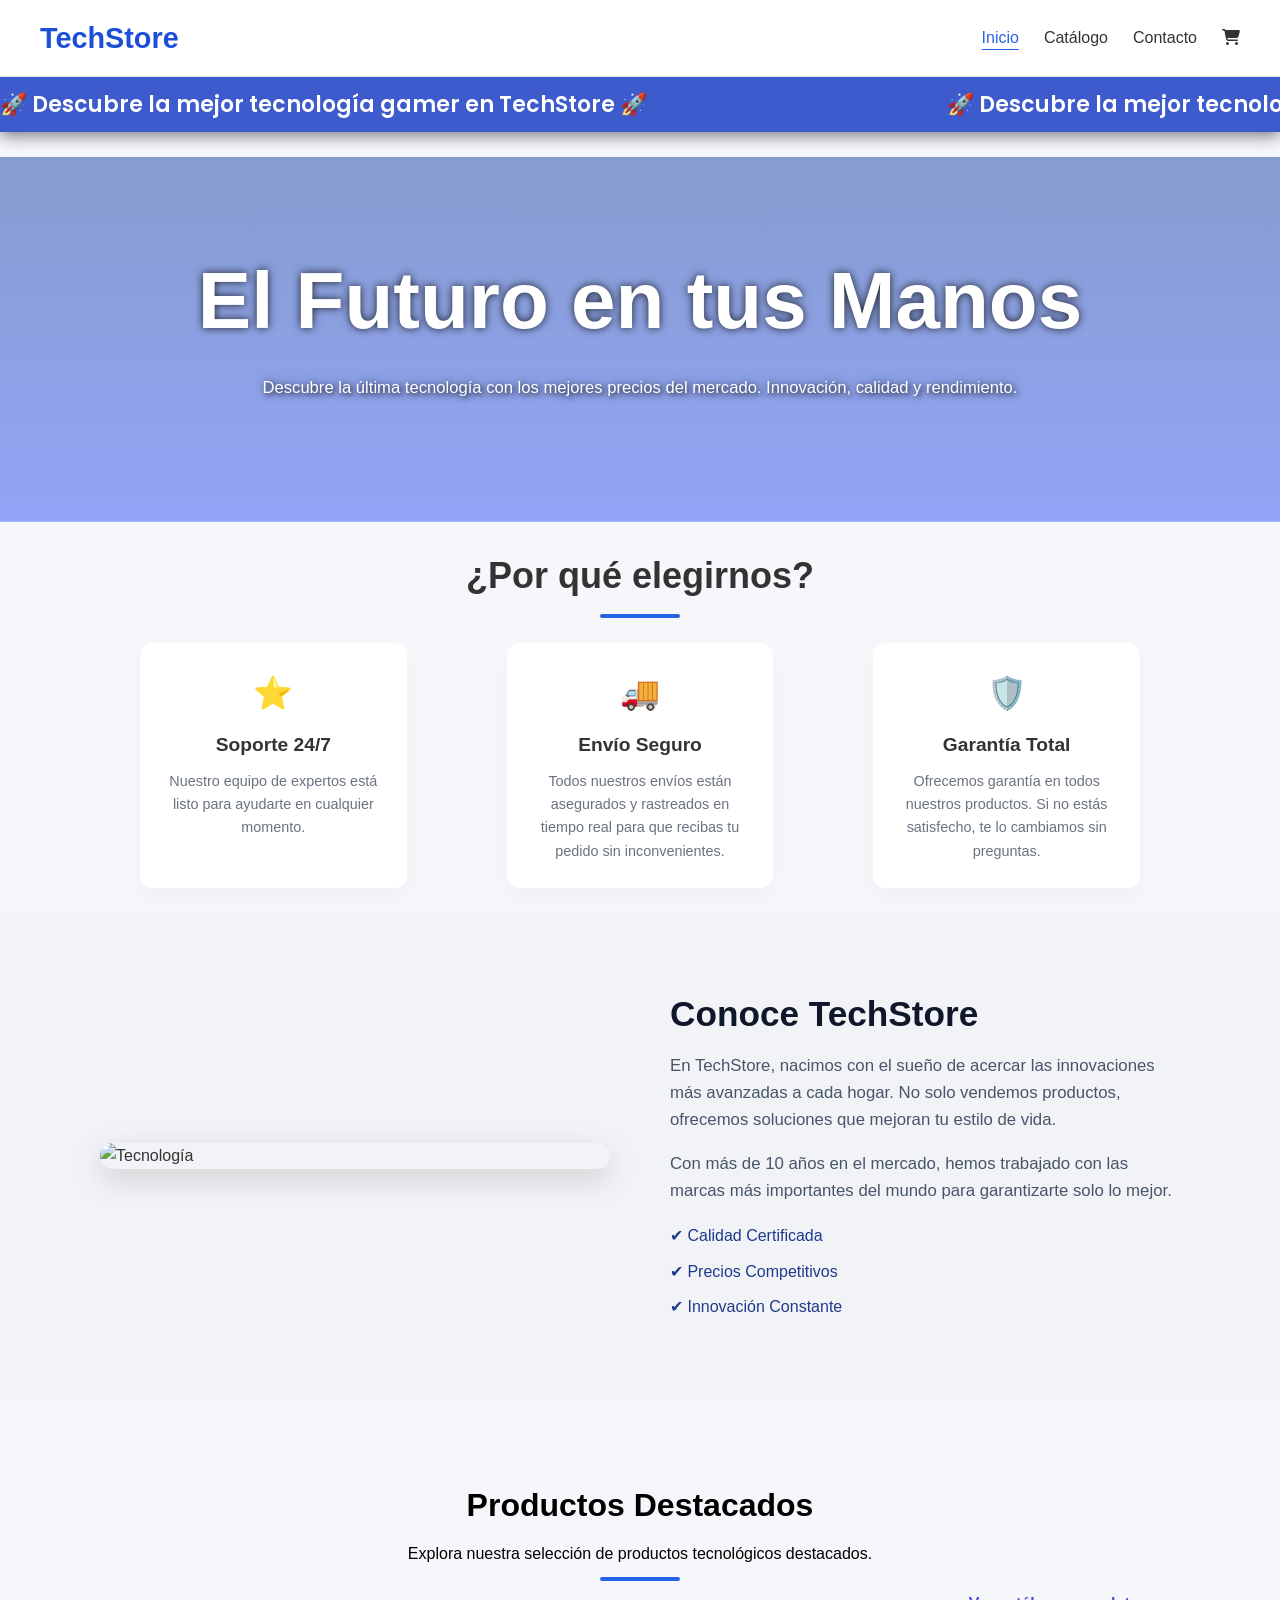
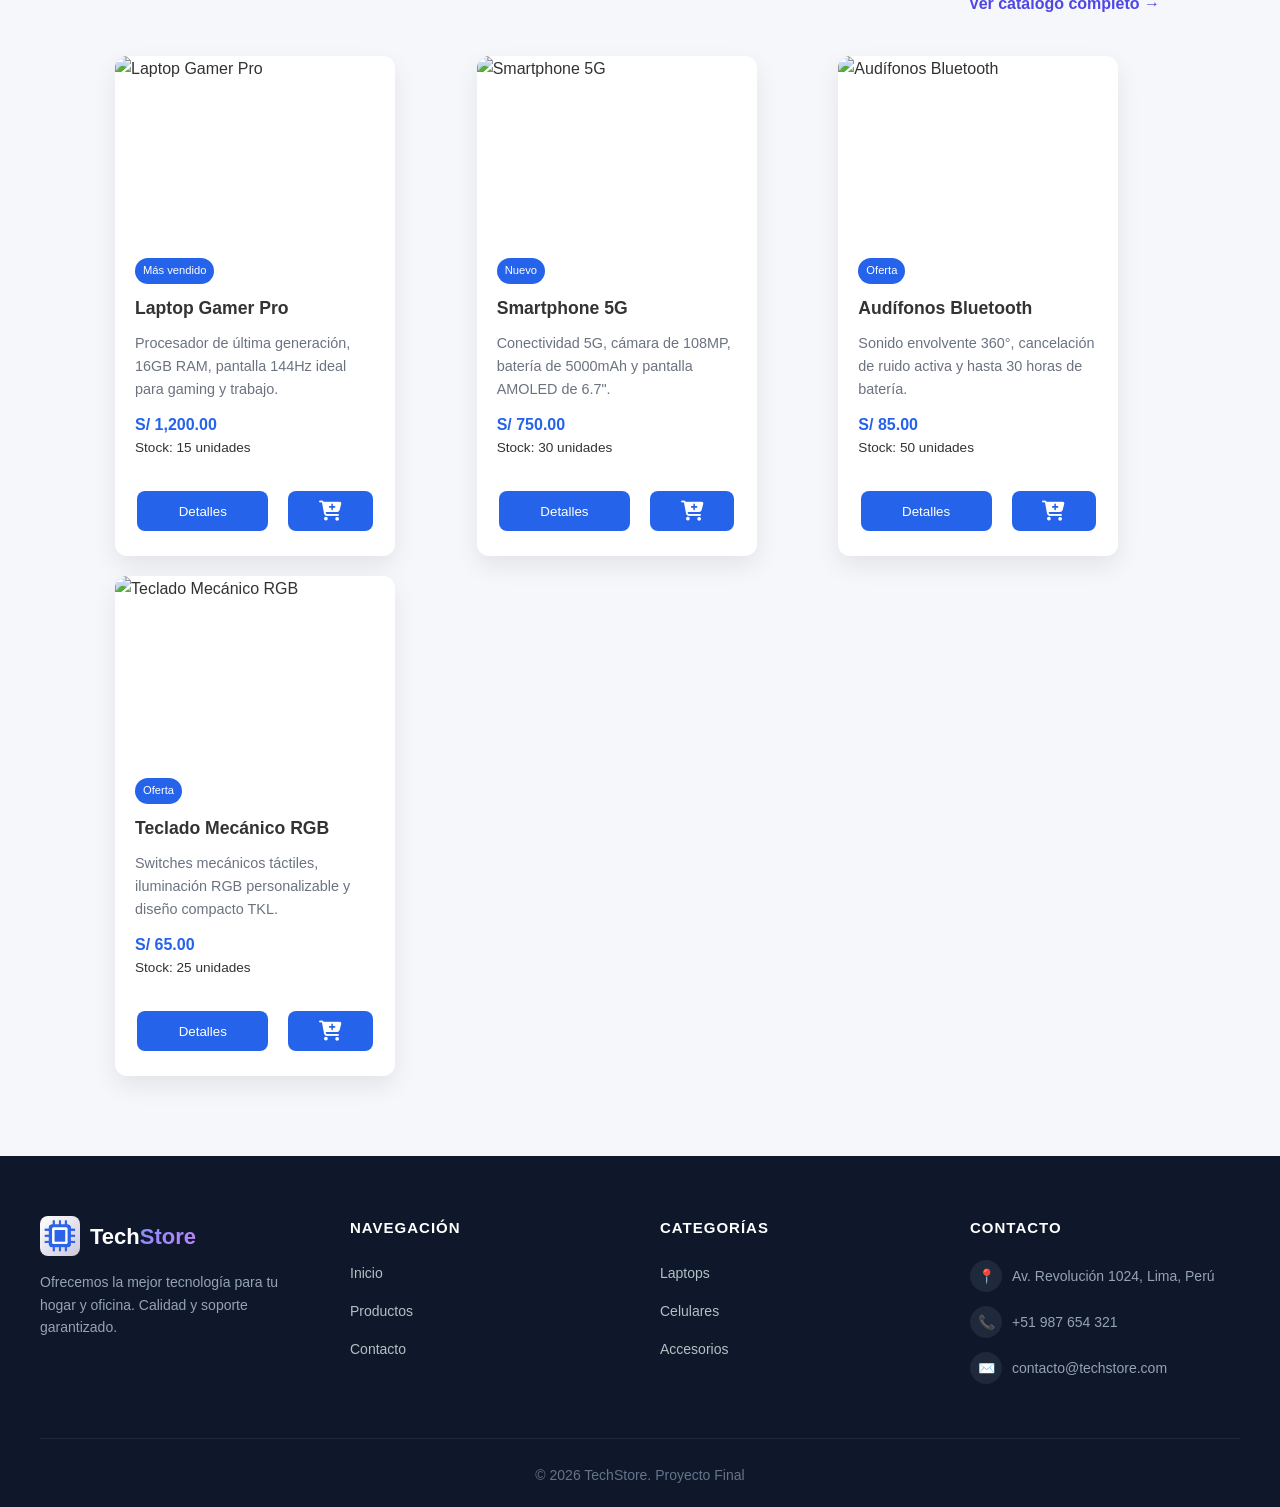
==== commit 70d0808a: "Footer y Contactos" ====
--- a/index.html
+++ b/index.html
@@ -34,6 +34,7 @@
     <script src="js/catalago.js" defer></script>
     <script src="js/vistas.js" defer></script>
     <script src="js/carro_de_compras.js" defer></script>
+    <script src="js/contacto.js" defer></script>
     <script src="js/pruebas.js" defer></script>
 
 </head>
@@ -272,7 +273,7 @@
     </main>
 
     <!-- CATALAGO COMPLETO -->
-    <section id="catalogo_completo" style="display: none;" class="section">
+    <section id="catalogo_completo" style="display: none;" class="section_2">
 
         <div class="section_content_1_2">
             <h2 class="section_titulo_1_2">Catálogo de Productos</h2>
@@ -640,6 +641,8 @@
                             <th class="productos_tabla_header" scope="col">Categoria</th>
                             <th class="productos_tabla_header" scope="col">Precio</th>
                             <th class="productos_tabla_header" scope="col">Stock</th>
+                            <th class="productos_tabla_header" scope="col"><i class="fa-solid fa-cart-shopping"></i>
+                            </th>
                         </tr>
                     </thead>
                     <tbody class="productos_tabla_row_body">
@@ -657,6 +660,9 @@
                             <td class="productos_tabla_cell productos_tabla_cell_CATEGORIA">Laptop</td>
                             <td class="productos_tabla_cell productos_tabla_cell_PRECIO">S/ 1,200.00</td>
                             <td class="productos_tabla_cell productos_tabla_cell_STOCK">15 unidades</td>
+                            <td class="productos_tabla_cell productos_tabla_cell_AGREGAR"><button
+                                    class="btn btn_agregar_tabla" type="button"><i
+                                        class="fa-solid fa-cart-plus"></i></button></td>
                         </tr>
 
                         <!-- 2 -->
@@ -672,6 +678,9 @@
                             <td class="productos_tabla_cell productos_tabla_cell_CATEGORIA">Celular</td>
                             <td class="productos_tabla_cell productos_tabla_cell_PRECIO">S/ 750.00</td>
                             <td class="productos_tabla_cell productos_tabla_cell_STOCK">30 unidades</td>
+                            <td class="productos_tabla_cell productos_tabla_cell_AGREGAR"><button
+                                    class="btn btn_agregar_tabla" type="button"><i
+                                        class="fa-solid fa-cart-plus"></i></button></td>
                         </tr>
 
                         <!-- 3 -->
@@ -687,6 +696,9 @@
                             <td class="productos_tabla_cell productos_tabla_cell_CATEGORIA">Accesorio</td>
                             <td class="productos_tabla_cell productos_tabla_cell_PRECIO">S/ 85.00</td>
                             <td class="productos_tabla_cell productos_tabla_cell_STOCK">50 unidades</td>
+                            <td class="productos_tabla_cell productos_tabla_cell_AGREGAR"><button
+                                    class="btn btn_agregar_tabla" type="button"><i
+                                        class="fa-solid fa-cart-plus"></i></button></td>
                         </tr>
 
                         <!-- 4 -->
@@ -702,6 +714,9 @@
                             <td class="productos_tabla_cell productos_tabla_cell_CATEGORIA">Accesorio</td>
                             <td class="productos_tabla_cell productos_tabla_cell_PRECIO">S/ 65.00</td>
                             <td class="productos_tabla_cell productos_tabla_cell_STOCK">25 unidades</td>
+                            <td class="productos_tabla_cell productos_tabla_cell_AGREGAR"><button
+                                    class="btn btn_agregar_tabla" type="button"><i
+                                        class="fa-solid fa-cart-plus"></i></button></td>
                         </tr>
 
                         <!-- 5 -->
@@ -716,6 +731,9 @@
                             <td class="productos_tabla_cell productos_tabla_cell_CATEGORIA">Monitor</td>
                             <td class="productos_tabla_cell productos_tabla_cell_PRECIO">S/ 650.00</td>
                             <td class="productos_tabla_cell productos_tabla_cell_STOCK">20 unidades</td>
+                            <td class="productos_tabla_cell productos_tabla_cell_AGREGAR"><button
+                                    class="btn btn_agregar_tabla" type="button"><i
+                                        class="fa-solid fa-cart-plus"></i></button></td>
                         </tr>
 
                         <!-- 6 -->
@@ -731,6 +749,9 @@
                             <td class="productos_tabla_cell productos_tabla_cell_CATEGORIA">Accesorio</td>
                             <td class="productos_tabla_cell productos_tabla_cell_PRECIO">S/ 45.00</td>
                             <td class="productos_tabla_cell productos_tabla_cell_STOCK">40 unidades</td>
+                            <td class="productos_tabla_cell productos_tabla_cell_AGREGAR"><button
+                                    class="btn btn_agregar_tabla" type="button"><i
+                                        class="fa-solid fa-cart-plus"></i></button></td>
                         </tr>
 
                         <!-- 7 -->
@@ -746,6 +767,9 @@
                             <td class="productos_tabla_cell productos_tabla_cell_CATEGORIA">Tablet</td>
                             <td class="productos_tabla_cell productos_tabla_cell_PRECIO">S/ 320.00</td>
                             <td class="productos_tabla_cell productos_tabla_cell_STOCK">18 unidades</td>
+                            <td class="productos_tabla_cell productos_tabla_cell_AGREGAR"><button
+                                    class="btn btn_agregar_tabla" type="button"><i
+                                        class="fa-solid fa-cart-plus"></i></button></td>
                         </tr>
 
                         <!-- 8 -->
@@ -761,6 +785,9 @@
                             <td class="productos_tabla_cell productos_tabla_cell_CATEGORIA">Accesorio</td>
                             <td class="productos_tabla_cell productos_tabla_cell_PRECIO">S/ 150.00</td>
                             <td class="productos_tabla_cell productos_tabla_cell_STOCK">18 unidades</td>
+                            <td class="productos_tabla_cell productos_tabla_cell_AGREGAR"><button
+                                    class="btn btn_agregar_tabla" type="button"><i
+                                        class="fa-solid fa-cart-plus"></i></button></td>
                         </tr>
 
                         <!-- 9 -->
@@ -776,6 +803,9 @@
                             <td class="productos_tabla_cell productos_tabla_cell_CATEGORIA">Laptop</td>
                             <td class="productos_tabla_cell productos_tabla_cell_PRECIO">S/ 980.00</td>
                             <td class="productos_tabla_cell productos_tabla_cell_STOCK">12 unidades</td>
+                            <td class="productos_tabla_cell productos_tabla_cell_AGREGAR"><button
+                                    class="btn btn_agregar_tabla" type="button"><i
+                                        class="fa-solid fa-cart-plus"></i></button></td>
                         </tr>
 
                         <!-- 10 -->
@@ -791,6 +821,9 @@
                             <td class="productos_tabla_cell productos_tabla_cell_CATEGORIA">Streaming</td>
                             <td class="productos_tabla_cell productos_tabla_cell_PRECIO">S/ 2,500.00</td>
                             <td class="productos_tabla_cell productos_tabla_cell_STOCK">10 unidades</td>
+                            <td class="productos_tabla_cell productos_tabla_cell_AGREGAR"><button
+                                    class="btn btn_agregar_tabla" type="button"><i
+                                        class="fa-solid fa-cart-plus"></i></button></td>
                         </tr>
 
                         <!-- 11 -->
@@ -806,6 +839,9 @@
                             <td class="productos_tabla_cell productos_tabla_cell_CATEGORIA">Streaming</td>
                             <td class="productos_tabla_cell productos_tabla_cell_PRECIO">S/ 120.00</td>
                             <td class="productos_tabla_cell productos_tabla_cell_STOCK">25 unidades</td>
+                            <td class="productos_tabla_cell productos_tabla_cell_AGREGAR"><button
+                                    class="btn btn_agregar_tabla" type="button"><i
+                                        class="fa-solid fa-cart-plus"></i></button></td>
                         </tr>
 
                         <!-- 12 -->
@@ -821,6 +857,9 @@
                             <td class="productos_tabla_cell productos_tabla_cell_CATEGORIA">Accesorio</td>
                             <td class="productos_tabla_cell productos_tabla_cell_PRECIO">S/ 95.00</td>
                             <td class="productos_tabla_cell productos_tabla_cell_STOCK">22 unidades</td>
+                            <td class="productos_tabla_cell productos_tabla_cell_AGREGAR"><button
+                                    class="btn btn_agregar_tabla" type="button"><i
+                                        class="fa-solid fa-cart-plus"></i></button></td>
                         </tr>
                     </tbody>
                 </table>
@@ -836,37 +875,160 @@
             <div class="linea"></div>
         </div>
 
-        <form class="contacto_form" action="#" method="POST" novalidate>
-
-            <div class="form_cuerpo">
-                <label class="form-label" for="nombre">Nombre Completo:</label>
-                <input class="form-input" type="text" id="nombre" name="nombre" placeholder="Ingresa tu nombre"
-                    required>
-            </div>
-
-            <div class="form_cuerpo">
-                <label class="form-label" for="correo">Correo Electrónico:</label>
-                <input class="form-input" type="email" id="correo" name="correo" placeholder="ejemplo@correo.com"
-                    required>
-            </div>
-
-            <div class="form_cuerpo">
-                <label class="form-label" for="mensaje">Mensaje:</label>
-                <textarea class="form-textarea" id="mensaje" name="mensaje" rows="8"
-                    placeholder="Escribe tu mensaje aquí..." required></textarea>
-            </div>
-
-            <div class="form_Mensaje">
-                <button class="btn btn_EnviarMensaje" type="submit">Enviar Mensaje</button>
-            </div>
-
-        </form>
+        <section class="section_contacto">
+            <div class="contacto_container">
+
+                <div class="contacto_info">
+
+                    <div class="info_card">
+                        <div class="info_icon">
+                            <i class="fa-regular fa-envelope"></i>
+                        </div>
+                        <div class="info_text">
+                            <h3>Escríbenos</h3>
+                            <p>Soporte 24/7</p>
+                            <a href="mailto:soporte@techstore.com">soporte@techstore.com</a>
+                        </div>
+                    </div>
+
+                    <div class="info_card">
+                        <div class="info_icon">
+                            <i class="fa-solid fa-phone"></i>
+                        </div>
+                        <div class="info_text">
+                            <h3>Llámanos</h3>
+                            <p>Lunes a Viernes 9am - 6pm</p>
+                            <a href="tel:+51987654321">+51 987 654 321</a>
+                        </div>
+                    </div>
+
+                    <div class="info_card">
+                        <div class="info_icon">
+                            <i class="fa-solid fa-location-dot"></i>
+                        </div>
+                        <div class="info_text">
+                            <h3>Visítanos</h3>
+                            <p>Tienda Principal</p>
+                            <span class="info_address">Lima, Perú</span>
+                        </div>
+                    </div>
+
+                    <div class="info_card">
+                        <div class="info_icon">
+                            <i class="fa-solid fa-clock"></i>
+                        </div>
+                        <div class="info_text">
+                            <h3>Horario</h3>
+                            <p>Lunes a Sábado</p>
+                            <span class="info_address">9:00 AM - 8:00 PM</span>
+                        </div>
+                    </div>
+
+                </div>
+
+                <form class="contacto_form" action="#" method="POST">
+                    <div class="form_row">
+                        <div class="form_cuerpo">
+                            <label class="form-label" for="nombre">Nombre Completo</label>
+                            <input class="form-input-txt" type="text" id="nombre" name="nombre"
+                                placeholder="Ej. Juan Pérez" required>
+                        </div>
+
+                        <div class="form_cuerpo">
+                            <label class="form-label" for="correo">Correo Electrónico</label>
+                            <input class="form-input-txt" type="email" id="correo" name="correo"
+                                placeholder="Ej. juan@correo.com" required>
+                        </div>
+                    </div>
+
+                    <div class="form_cuerpo">
+                        <label class="form-label" for="motivo">Motivo de consulta</label>
+                        <select class="form-input" id="motivo" name="motivo" required>
+                            <option value="">Selecciona una opción...</option> 
+                            <option value="productos">Información de Productos</option>
+                            <option value="soporte">Soporte Técnico</option>
+                            <option value="ventas">Ventas</option>
+                            <option value="otro">Otro</option>
+                        </select>
+                    </div>
+
+                    <div class="form_cuerpo">
+                        <label class="form-label" for="mensaje">Mensaje</label>
+                        <textarea class="form-textarea" id="mensaje" name="mensaje" rows="6"
+                            placeholder="Escribe tu consulta en detalle..." required></textarea>
+                    </div>
+
+                    <button class="btn_EnviarMensaje" type="submit">
+                        Enviar Mensaje <i class="fa-solid fa-paper-plane"></i>
+                    </button>
+                </form>
+
+                <!-- MODAL GRACIAS -->
+                <div id="modal-contacto" class="modal">
+                    <div class="modal-content">
+                        <div class="modal-header">
+                            <h3>TechStore</h3>
+                            <button type="button" class="modal-close" onclick="cerrarAlerta()">&times;</button>
+                        </div>
+
+                        <p>¡Gracias por contactarnos!</p>
+
+                        <div class="modal-actions">
+                            <button type="button" class="btn-modal btn-confirmar"
+                                onclick="cerrarAlerta()">Aceptar</button>
+                        </div>
+                    </div>
+                </div>
+
+            </div>
+        </section>
     </section>
 
     <!-- PIE DE PÁGINA -->
-    <footer class="site-footer">
-        <div class="footer-content">
-            <p class="footer-copy">&copy; 2026 TechStore.</p>
+    <footer class="site_footer">
+        <div class="footer_container">
+            <div class="footer_grid">
+                <div class="footer_col">
+                    <div class="footer_logo">
+                        <div class="logo_icon"><img src="img/Logo_Chip.png" alt="Logo"></div>
+                        <h3>Tech<span>Store</span></h3>
+                    </div>
+                    <p class="footer_desc">
+                        Ofrecemos la mejor tecnología para tu hogar y oficina. Calidad y soporte garantizado.
+                    </p>
+                </div>
+
+                <div class="footer_col">
+                    <h4 class="footer_titulo">NAVEGACIÓN</h4>
+                    <ul class="footer_links">
+                        <li><a href="#" onclick="irInicio(this); return false;">Inicio</a></li>
+                        <li><a href="#" onclick="irCatalogo(this); return false;">Productos</a></li>
+                        <li><a href="#" onclick="irContacto(this); return false;">Contacto</a></li>
+                    </ul>
+                </div>
+
+                <div class="footer_col">
+                    <h4 class="footer_titulo">CATEGORÍAS</h4>
+                    <ul class="footer_links">
+                        <li><a href="#" onclick="irCatalogo(this); return false;">Laptops</a></li>
+                        <li><a href="#" onclick="irCatalogo(this); return false;">Celulares</a></li>
+                        <li><a href="#" onclick="irCatalogo(this); return false;">Accesorios</a></li>
+                    </ul>
+                </div>
+
+                <div class="footer-col">
+                    <h4 class="footer_titulo">CONTACTO</h4>
+                    <ul class="footer_contacto">
+                        <li><span>📍</span> Av. Revolución 1024, Lima, Perú</li>
+                        <li><span>📞</span> +51 987 654 321</li>
+                        <li><span>✉️</span> contacto@techstore.com</li>
+                    </ul>
+                </div>
+            </div>
+
+            <div class="footer_bottom">
+                <p class="footer_copy">&copy; 2026 TechStore. Proyecto Final</p>
+            </div>
         </div>
     </footer>
 
--- a/css/estilo_secciones_generales.css
+++ b/css/estilo_secciones_generales.css
@@ -3,6 +3,10 @@
 */
 .section {
     padding: 80px 40px;
+}
+
+.section_2 {
+    padding: 10px 40px;
 }
 
 .section_contentido {
@@ -40,7 +44,6 @@
 /* 
 CATÁLOGO
 */
-
 .section_content_1 {
     text-align: center;
     margin-bottom: 40px;
@@ -59,7 +62,7 @@
 }
 
 .section_content_1_2 {
-    margin-bottom: 40px;
+    margin-bottom: 20px;
     margin-left: auto;
     margin-left: 100px;
     margin-right: 100px;
@@ -104,8 +107,9 @@
 .catalogo_Madre_2 {
     margin-left: 100px;
     margin-right: 100px;
+    margin-bottom: 50px;
     display: grid;
     grid-template-columns: repeat(auto-fit, 280px);
     gap: 25px;
     cursor: default;
-}+}
--- a/css/estilo_seccion_catalago_tabla.css
+++ b/css/estilo_seccion_catalago_tabla.css
@@ -51,7 +51,7 @@
 }
 
 .table-wrapper {
-    margin: 0px 100px 0px 100px;
+    margin: 0px 100px 50px 100px;
     overflow-x: auto;
 }
 
--- a/css/estilo_botones.css
+++ b/css/estilo_botones.css
@@ -43,6 +43,18 @@
 
 .btn_agregar:hover{
     background: #1141b1;
+}
+
+.btn_agregar_tabla{
+    color: rgb(71, 71, 71);
+    transition: 0.3s;
+    margin-bottom: 10px;
+    transition: 0.3s;
+}
+
+.btn_agregar_tabla:hover{
+    background: #d9dbea;
+    color: #2563eb;
 }
 
 .btn_agregar i{
@@ -117,7 +129,41 @@
   color: #4f46e5;
 }
 
+.btn-cancel:hover{
+  background: #d7ddf2;
+  color: #362dd7;
+}
+
 .btn-confirmar{
   background: #5d3df3;
   color: #fff;
-}+}
+
+.btn-confirmar:hover{
+  background: #4829d1;
+  color: #fff;
+}
+/*
+CONTACTO
+*/
+
+.btn_EnviarMensaje {
+    width: 100%;
+    background-color: #4F39F6;
+    color: #ffffff;
+    border: none;
+    padding: 14px;
+    border-radius: 15px;
+    font-size: 1rem;
+    font-weight: 600;
+    cursor: pointer;
+    display: flex;
+    align-items: center;
+    justify-content: center;
+    gap: 10px;
+    transition: background-color 0.2s;
+}
+
+.btn_EnviarMensaje:hover {
+    background-color: #4338CA;
+}
--- a/css/estilo_seccion_contacto.css
+++ b/css/estilo_seccion_contacto.css
@@ -1,58 +1,168 @@
 /* 
 CONTACTO
 */
-
 .section_content_3 {
-    text-align: center;
-    margin-bottom: 40px;
+text-align: center;
+margin-bottom: 10px;
 }
 
 .section_titulo_3 {
-    font-size: 2rem;
-    margin-bottom: 10px;
-    color: #000000;
+font-size: 2rem;
+margin-bottom: 10px;
+color: #000000;
 }
 
 .section_descripcion_3 {
-    color: #000000;
-    font-size: 1rem;
+color: #000000;
+font-size: 1rem;
 }
 
+.section_contacto {
+    background-color: #F8FAFC;
+    padding: 10px 20px 60px 20px;
+}
+
+.contacto_container {
+    max-width: 1300px;
+    max-height: 450px;
+    margin: 0 auto;
+    display: grid;
+    grid-template-columns: 1fr 2fr;
+    gap: 25px;
+    align-items: start;
+}
+
+.contacto_info {
+    display: flex;
+    flex-direction: column;
+    gap: 23.5px;
+}
+
+.info_card {
+    background: #ffffff;
+    border-radius: 12px;
+    padding: 20px;
+    display: flex;
+    align-items: flex-start;
+    gap: 15px;
+    box-shadow: 0px 0px 5px rgba(0.1, 0.1, 0.1, 0.1);
+    transition: transform 0.2s ease;
+}
+
+.info_card:hover {
+    transform: translateY(-3px);
+}
+
+.info_icon {
+    background-color: #EEF0FF;
+    color: #4F46E5;
+    width: 48px;
+    height: 48px;
+    min-width: 48px;
+    border-radius: 10px;
+    display: flex;
+    align-items: center;
+    justify-content: center;
+    font-size: 1.2rem;
+}
+
+.info_text h3 {
+    margin: 0 0 0 0;
+    font-size: 0.9rem;
+    color: #111827;
+    font-weight: 700;
+}
+
+.info_text p {
+    margin: 0 0 1px 0;
+    color: #98A8C8;
+    font-size: 0.8rem;
+}
+
+.info_text a {
+    color: #6048F6;
+    font-weight: 600;
+    text-decoration: none;
+    font-size: 0.95rem;
+}
+
+.info_text a:hover {
+    text-decoration: underline;
+}
+
+.info_address {
+    display: block;
+    color: #111827;
+    font-weight: 500;
+    font-size: 0.95rem;
+}
+
+/* ---- Formulario ---- */
 .contacto_form {
-    max-width: 1000px;
-    margin: auto;
-    background: white;
-    padding: 25px;
-    border-radius: 10px;
-    box-shadow: 0 10px 25px rgba(0, 0, 0, 0.08);
+    background: #ffffff;
+    padding: 35px;
+    border-radius: 15px;
+    box-shadow: 0px 0px 5px rgba(0.1, 0.1, 0.1, 0.1);
+}
+
+.form_row {
+    display: grid;
+    grid-template-columns: 1fr 1fr;
+    gap: 20px;
 }
 
 .form_cuerpo {
-    margin-bottom: 15px;
+    margin-bottom: 20px;
 }
 
 .form-label {
     display: block;
-    margin-bottom: 5px;
-    font-weight: 500;
+    margin-bottom: 8px;
+    font-weight: 600;
+    color: #111827;
+    font-size: 0.95rem;
 }
 
 .form-input,
 .form-textarea {
     width: 100%;
-    padding: 10px;
-    border: 1px solid #d1d5db;
-    border-radius: 6px;
+    padding: 12px 14px;
+    border: 1px solid #E5E7EB;
+    background-color: #F8FAFC;
+    border-radius: 8px;
     outline: none;
+    font-size: 0.9rem;
+    font-family: inherit;
+    transition: border-color 0.2s, box-shadow 0.2s;
+}
+
+.form-input-txt {
+    width: 100%;
+    padding: 12px 14px;
+    color: #A2A2B9;
+    border: 1px solid #E5E7EB;
+    background-color: #F8FAFC;
+    border-radius: 8px;
+    outline: none;
+    font-size: 0.85rem;
+    font-family: inherit;
+    transition: border-color 0.2s, box-shadow 0.2s;
+}
+
+
+.form-input{
+    font-weight: 500;
 }
 
 .form-input:focus,
 .form-textarea:focus {
-    border-color: #2563eb;
+    border-color: #4F46E5;
+    box-shadow: 0 0 0 3px rgba(79, 70, 229, 0.15);
 }
 
-.form_Mensaje {
-    display: flex;
-    flex-direction: column;
-    align-items: center;
-}+.form-textarea {
+    resize: vertical;
+    min-height: 90px;
+    min-width: 500px;
+}
+
--- a/css/estilo_seccion_footer.css
+++ b/css/estilo_seccion_footer.css
@@ -1,9 +1,132 @@
 /* 
 FOOTER
 */
-.site-footer {
-    background: #111827;
-    color: #9ca3af;
+.site_footer {
+    background: #0f172a;
+    color: #cbd5e1;
+    padding: 60px 20px 20px;
+    font-family: 'Segoe UI', sans-serif;
+}
+
+.footer_container {
+    max-width: 1200px;
+    margin: 0 auto;
+}
+
+.footer_grid {
+    display: grid;
+    grid-template-columns: repeat(4, 1fr);
+    gap: 40px;
+    padding-bottom: 40px;
+    border-bottom: 1px solid #1e293b;
+}
+
+/* Columna del logo */
+.footer_logo {
+    display: flex;
+    align-items: center;
+    gap: 10px;
+    margin-bottom: 15px;
+}
+
+.logo_icon {
+    width: 40px;
+    height: 40px;
+    background: linear-gradient(135deg, #ffffff, #cdc7db);
+    border-radius: 8px;
+    display: flex;
+    align-items: center;
+    justify-content: center;
+    font-size: 20px;
+}
+
+.footer_logo h3 {
+    color: #fff;
+    font-size: 22px;
+    margin: 0;
+}
+
+.footer_logo h3 span {
+    background: linear-gradient(135deg, #818cf8, #c084fc);
+    -webkit-background-clip: text;
+    -webkit-text-fill-color: transparent;
+    background-clip: text;
+}
+
+.footer_desc {
+    color: #94a3b8;
+    line-height: 1.6;
+    margin-bottom: 20px;
+    font-size: 14px;
+}
+
+/* Títulos de columnas */
+.footer_titulo {
+    color: #fff;
+    font-size: 15px;
+    font-weight: 700;
+    letter-spacing: 1px;
+    margin-bottom: 20px;
+}
+
+/* Links */
+.footer_links {
+    list-style: none;
+    padding: 0;
+    margin: 0;
+}
+
+.footer_links li {
+    margin-bottom: 12px;
+}
+
+.footer_links a {
+    color: #B0C2C5;
+    text-decoration: none;
+    font-size: 14px;
+    transition: color 0.3s ease;
+}
+
+.footer_links a:hover {
+    color: #818cf8;
+}
+
+/* Contacto */
+.footer_contacto {
+    list-style: none;
+    padding: 0;
+    margin: 0;
+}
+
+.footer_contacto li {
+    display: flex;
+    align-items: center;
+    gap: 10px;
+    color: #94a3b8;
+    font-size: 14px;
+    margin-bottom: 14px;
+}
+
+.footer_contacto span {
+    width: 32px;
+    height: 32px;
+    background: #1e293b;
+    border-radius: 50%;
+    display: flex;
+    align-items: center;
+    justify-content: center;
+    font-size: 14px;
+    flex-shrink: 0;
+}
+
+/* Bottom */
+.footer_bottom {
     text-align: center;
-    padding: 20px;
-}+    padding-top: 25px;
+}
+
+.footer_copy {
+    color: #64748b;
+    font-size: 14px;
+    margin: 0;
+}
--- a/css/estilo_modal.css
+++ b/css/estilo_modal.css
@@ -55,3 +55,12 @@
 .modal-close{
   transition: color .2s ease;
 }
+.modal-close:hover {
+    color: #ff4d4d; 
+}
+
+.modal.show {
+    display: flex !important; 
+    opacity: 1;
+    pointer-events: auto;
+}
--- a/css/reponsive.css
+++ b/css/reponsive.css
@@ -49,6 +49,20 @@
     }
 }
 
+/* FOTEER */
+@media (max-width: 900px) {
+    .footer-grid {
+        grid-template-columns: repeat(2, 1fr);
+        gap: 30px;
+    }
+}
+
+@media (max-width: 500px) {
+    .footer-grid {
+        grid-template-columns: 1fr;
+    }
+}
+
 @media (max-width: 768px) {
 
     /* INICIO */
@@ -198,3 +212,12 @@
         font-size: 0.9rem;
     }
 }
+
+@media (max-width: 900px) {
+    .contacto_container {
+        grid-template-columns: 1fr;
+    }
+    .form_row {
+        grid-template-columns: 1fr;
+    }
+}
